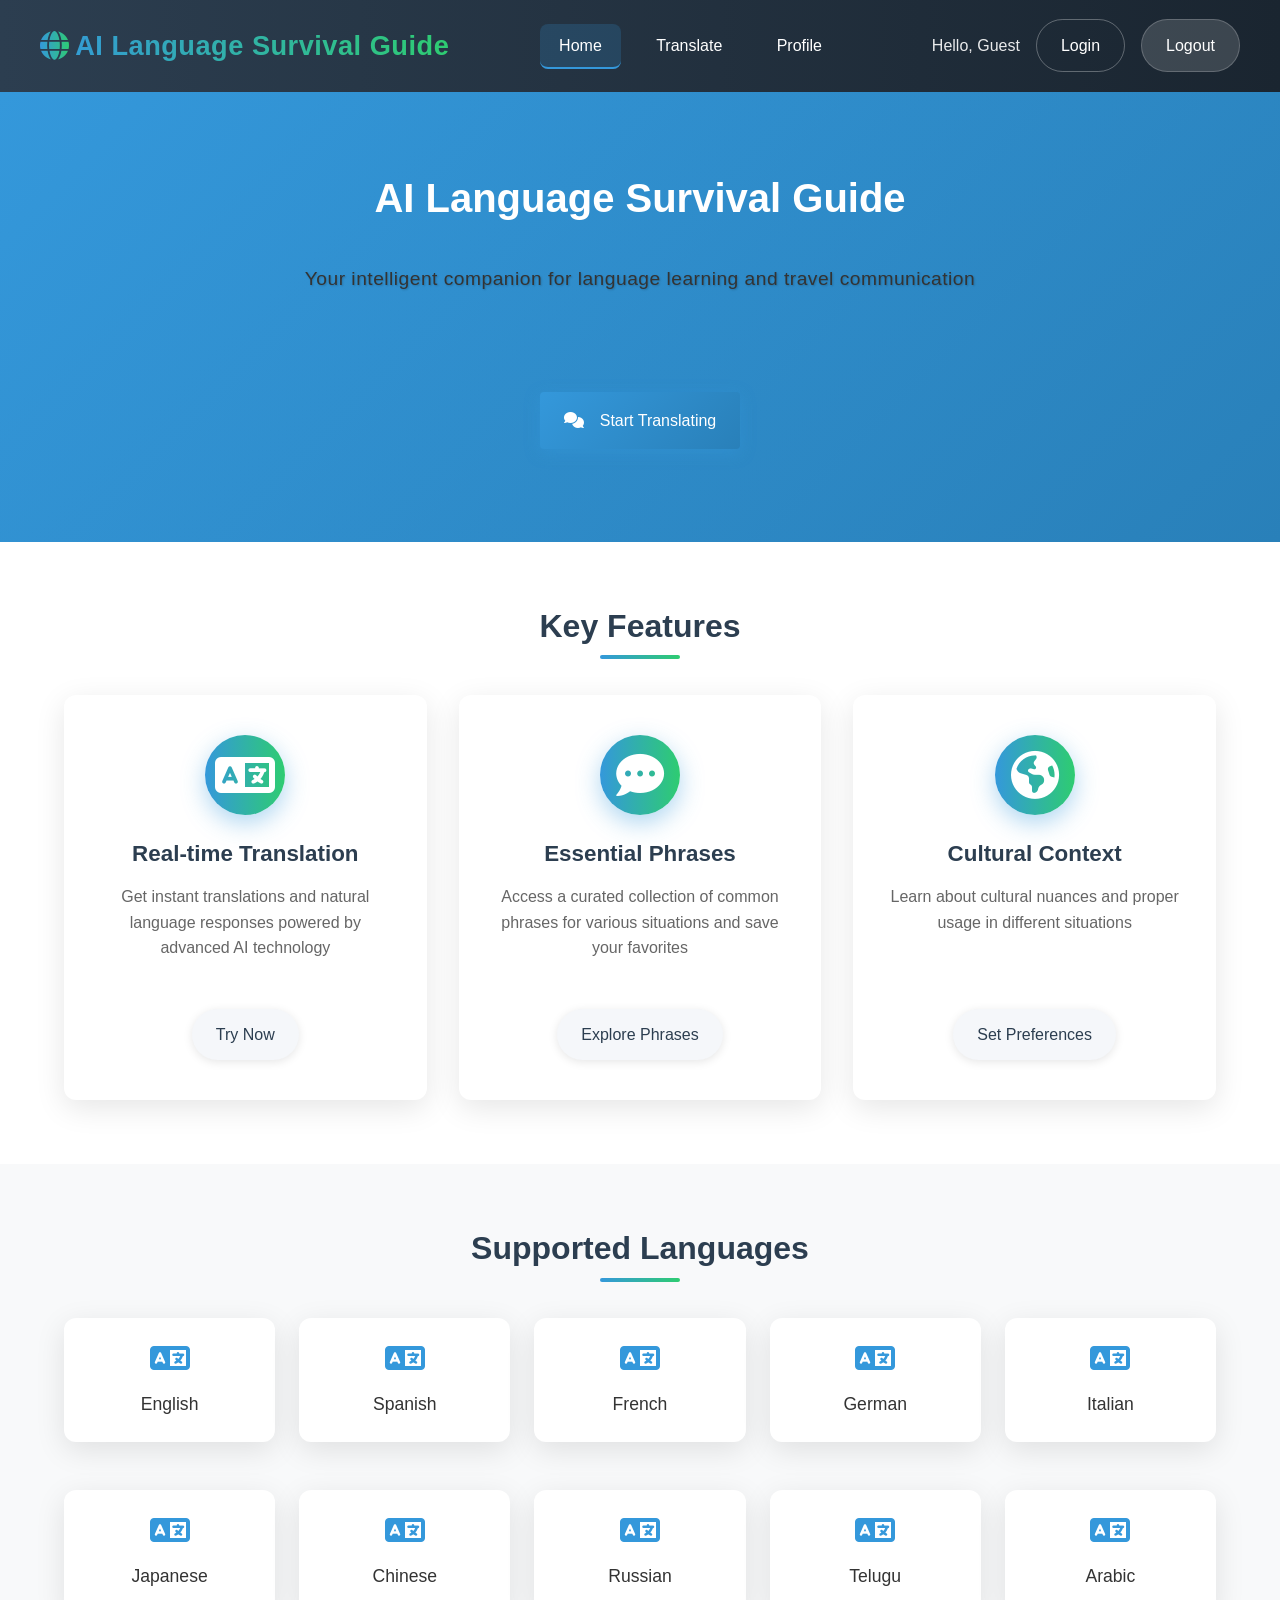
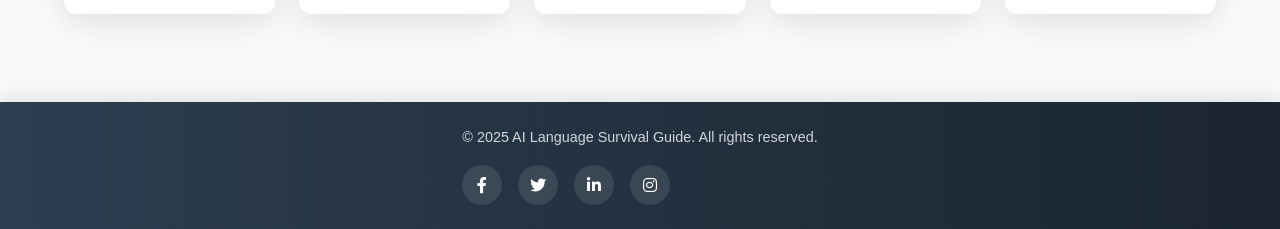
==== Frontend/index.html @ 5faac2e6 "Resolve merge conflicts and add Google site verification tag" ====
<!DOCTYPE html>
<html lang="en">
<head>
    <meta charset="UTF-8">
    <meta name="viewport" content="width=device-width, initial-scale=1.0">
    <meta name="google-site-verification" content="H_hIj8p179dljaLq7hhqFle3psw3gacxvrb0k680Aug" />
    <title>AI Language Survival Guide | Best Language Translator App for Travel</title>
    <meta name="description" content="Use our AI Language Survival Guide for real-time audio translation, essential survival phrases, and a smart AI travel assistant for your next vacation.">
    <meta name="keywords" content="AI language translator, Best language translator app for travel, Travel language survival guide, Real-time audio translation, AI travel assistant, Best offline language translator, Language translator for vacation, AI voice translator, Language translation tools, Survival phrases translator, Instant language translator, Speak foreign language app">
    <meta property="og:title" content="AI Language Survival Guide | Best Language Translator App for Travel">
    <meta property="og:description" content="Discover the ultimate AI travel assistant with real-time translation, curated survival phrases, and instant voice translation.">
    <meta property="og:type" content="website">
    <meta property="og:url" content="https://ai-language-survival.vercel.app/">
    <link rel="canonical" href="https://ai-language-survival.vercel.app/">
    <link rel="stylesheet" href="styles.css">
    <link rel="stylesheet" href="https://cdnjs.cloudflare.com/ajax/libs/font-awesome/6.0.0/css/all.min.css">
    <script src="script.js" defer></script>
</head>
<body>
    <header>
        <div class="logo">
            <span class="logo-text">AI Language Survival Guide</span>
        </div>
        <nav>
            <ul>
                <li><a href="index.html" class="active">Home</a></li>
                <li><a href="chat.html">Translate</a></li>
                <li><a href="profile.html">Profile</a></li>
            </ul>
        </nav>
        <div class="auth-section">
            <span id="user-greeting">Hello, Guest</span>
            <a href="login.html" id="login-btn">Login</a>
            <a href="logout.html" id="logout-btn">Logout</a>
        </div>
    </header>

    <main class="page-transition">
        <section class="hero">
            <div class="hero-content">
                <h1>AI Language Survival Guide</h1>
                <div class="rotating-quote-container">
                    <p id="rotating-quote">Your intelligent companion for language learning and travel communication</p>
                </div>
                <a href="chat.html" class="btn btn-primary">
                    <i class="fas fa-comments"></i> Start Translating
                </a>
            </div>
        </section>

        <section class="section features">
            <div class="container">
                <h2 class="section-title">Key Features</h2>
                <div class="feature-cards">
                    <div class="feature-card card">
                        <div class="feature-icon">
                            <i class="fas fa-language"></i>
                        </div>
                        <h3>Real-time Translation</h3>
                        <p>Get instant translations and natural language responses powered by advanced AI technology</p>
                        <a href="chat.html" class="btn btn-light">Try Now</a>
                    </div>
                    <div class="feature-card card">
                        <div class="feature-icon">
                            <i class="fas fa-comment-dots"></i>
                        </div>
                        <h3>Essential Phrases</h3>
                        <p>Access a curated collection of common phrases for various situations and save your favorites</p>
                        <a href="chat.html" class="btn btn-light">Explore Phrases</a>
                    </div>
                    <div class="feature-card card">
                        <div class="feature-icon">
                            <i class="fas fa-globe-americas"></i>
                        </div>
                        <h3>Cultural Context</h3>
                        <p>Learn about cultural nuances and proper usage in different situations</p>
                        <a href="profile.html" class="btn btn-light">Set Preferences</a>
                    </div>
                </div>
            </div>
        </section>

        <section class="section languages">
            <div class="container">
                <h2 class="section-title">Supported Languages</h2>
                <div class="language-grid">
                    <div class="language card">
                        <i class="fas fa-language"></i>
                        <span>English</span>
                    </div>
                    <div class="language card">
                        <i class="fas fa-language"></i>
                        <span>Spanish</span>
                    </div>
                    <div class="language card">
                        <i class="fas fa-language"></i>
                        <span>French</span>
                    </div>
                    <div class="language card">
                        <i class="fas fa-language"></i>
                        <span>German</span>
                    </div>
                    <div class="language card">
                        <i class="fas fa-language"></i>
                        <span>Italian</span>
                    </div>
                    <div class="language card">
                        <i class="fas fa-language"></i>
                        <span>Japanese</span>
                    </div>
                    <div class="language card">
                        <i class="fas fa-language"></i>
                        <span>Chinese</span>
                    </div>
                    <div class="language card">
                        <i class="fas fa-language"></i>
                        <span>Russian</span>
                    </div>
                    <div class="language card">
                        <i class="fas fa-language"></i>
                        <span>Telugu</span>
                    </div>
                    <div class="language card">
                        <i class="fas fa-language"></i>
                        <span>Arabic</span>
                    </div>
                </div>
            </div>
        </section>
    </main>

    <footer>
        <div class="container">
            <p>&copy; 2025 AI Language Survival Guide. All rights reserved.</p>
            <div class="social-links">
                <a href="#" class="social-icon"><i class="fab fa-facebook-f"></i></a>
                <a href="#" class="social-icon"><i class="fab fa-twitter"></i></a>
                <a href="#" class="social-icon"><i class="fab fa-linkedin-in"></i></a>
                <a href="#" class="social-icon"><i class="fab fa-instagram"></i></a>
            </div>
        </div>
    </footer>
</body>
</html>
---- Frontend/styles.css ----
/* Document global styles for consistency */
:root {
    --primary-color: #3498db;
    --primary-dark: #2980b9;
    --secondary-color: #2ecc71;
    --secondary-dark: #27ae60;
    --dark-bg: #2c3e50;
    --darker-bg: #1a2530;
    --light-bg: #f5f7fa;
    --lighter-bg: #ffffff;
    --text-dark: #2c3e50;
    --text-light: #f0f0f0;
    --border-light: #eaeef2;
    --shadow-light: rgba(0, 0, 0, 0.1);
    --shadow-medium: rgba(0, 0, 0, 0.15);
    --shadow-dark: rgba(0, 0, 0, 0.3);
    --gradient-primary: linear-gradient(135deg, #3498db, #2980b9);
    --gradient-secondary: linear-gradient(135deg, #2ecc71, #27ae60);
    --gradient-accent: linear-gradient(to right, #3498db, #2ecc71);
    --transition-fast: all 0.2s ease;
    --transition-medium: all 0.3s ease;
}

* {
    margin: 0;
    padding: 0;
    box-sizing: border-box;
    font-family: 'Segoe UI', Tahoma, Geneva, Verdana, sans-serif;
}

body {
    min-height: 100vh;
    display: flex;
    flex-direction: column;
    background-color: var(--light-bg);
    color: var(--text-dark);
    line-height: 1.6;
}

main {
    flex: 1;
}

/* Typography enhancements */
h1, h2, h3, h4, h5, h6 {
    font-weight: 600;
    line-height: 1.3;
    margin-bottom: 1rem;
    color: var(--text-dark);
}

p {
    margin-bottom: 1rem;
}

/* Common component styles */
.card {
    background-color: var(--lighter-bg);
    border-radius: 12px;
    box-shadow: 0 8px 30px var(--shadow-light);
    padding: 2rem;
    margin-bottom: 1.5rem;
    transition: var(--transition-medium);
}

.card:hover {
    box-shadow: 0 10px 40px var(--shadow-medium);
    transform: translateY(-5px);
}

/* Enhanced button styles */
.btn {
    padding: 0.8rem 1.5rem;
    border-radius: 30px;
    cursor: pointer;
    font-weight: 500;
    transition: var(--transition-medium);
    border: none;
    display: inline-flex;
    align-items: center;
    justify-content: center;
    gap: 0.5rem;
}

.btn-primary {
    background: var(--gradient-primary);
    color: white;
    box-shadow: 0 4px 15px rgba(52, 152, 219, 0.4);
}

.btn-primary:hover {
    transform: translateY(-3px);
    box-shadow: 0 6px 20px rgba(52, 152, 219, 0.5);
}

.btn-secondary {
    background: var(--gradient-secondary);
    color: white;
    box-shadow: 0 4px 15px rgba(46, 204, 113, 0.4);
}

.btn-secondary:hover {
    transform: translateY(-3px);
    box-shadow: 0 6px 20px rgba(46, 204, 113, 0.5);
}

.btn-light {
    background-color: var(--light-bg);
    color: var(--text-dark);
    box-shadow: 0 2px 10px var(--shadow-light);
}

.btn-light:hover {
    background-color: var(--lighter-bg);
    box-shadow: 0 4px 15px var(--shadow-medium);
    transform: translateY(-2px);
}

/* Enhanced form elements */
input, select, textarea {
    padding: 0.8rem 1rem;
    border: 1px solid var(--border-light);
    border-radius: 8px;
    font-size: 1rem;
    background-color: var(--lighter-bg);
    color: var(--text-dark);
    transition: var(--transition-fast);
    outline: none;
    width: 100%;
}

input:focus, select:focus, textarea:focus {
    border-color: var(--primary-color);
    box-shadow: 0 0 0 3px rgba(52, 152, 219, 0.2);
}

select {
    appearance: none;
    background-image: url('data:image/svg+xml;utf8,<svg xmlns="http://www.w3.org/2000/svg" viewBox="0 0 24 24" fill="none" stroke="%232c3e50" stroke-width="2" stroke-linecap="round" stroke-linejoin="round"><polyline points="6 9 12 15 18 9"></polyline></svg>');
    background-repeat: no-repeat;
    background-position: right 1em center;
    background-size: 1em;
    padding-right: 2.5em;
}

label {
    font-weight: 500;
    margin-bottom: 0.5rem;
    display: block;
    color: var(--text-dark);
}

/* Home page specific enhancements */
.hero {
    position: relative;
    min-height: 450px;
    background: var(--gradient-primary);
    padding: 2rem;
    overflow: hidden;
}

.hero::before {
    content: '';
    position: absolute;
    top: 0;
    left: 0;
    width: 100%;
    height: 100%;
    background: linear-gradient(135deg, rgba(52, 152, 219, 0.8), rgba(41, 128, 185, 0.9)), url('https://source.unsplash.com/random/1200x800/?language');
    background-size: cover;
    background-position: center;
    opacity: 0.2;
}

.hero-content {
    position: relative;
    z-index: 2;
    max-width: 1200px;
    margin: 0 auto;
    text-align: center;
    padding: 3rem 1rem;
    display: flex;
    flex-direction: column;
    align-items: center;
}

.hero-content .btn {
    margin-top: 50px;
}

.hero h1 {
    font-size: 2.5rem;
    color: white;
    margin-bottom: 1.5rem;
    font-weight: 700;
}

/* Section enhancements */
.section {
    padding: 4rem 2rem;
}

.section-title {
    text-align: center;
    margin-bottom: 3rem;
    position: relative;
}

.section-title::after {
    content: '';
    position: absolute;
    bottom: -0.75rem;
    left: 50%;
    transform: translateX(-50%);
    width: 80px;
    height: 4px;
    background: var(--gradient-accent);
    border-radius: 2px;
}

/* Dark mode refinements */
body.dark-mode {
    background-color: #1a1a2e;
    color: var(--text-light);
}

body.dark-mode .card {
    background-color: #0f3460;
    box-shadow: 0 8px 30px rgba(0, 0, 0, 0.3);
}

body.dark-mode h1, 
body.dark-mode h2, 
body.dark-mode h3, 
body.dark-mode h4, 
body.dark-mode h5, 
body.dark-mode h6,
body.dark-mode label {
    color: var(--text-light);
}

body.dark-mode input, 
body.dark-mode select, 
body.dark-mode textarea {
    background-color: #16213e;
    color: var(--text-light);
    border-color: #1a1a2e;
}

body.dark-mode .btn-light {
    background-color: #16213e;
    color: var(--text-light);
}

body.dark-mode .btn-light:hover {
    background-color: #0f3460;
}

/* Animated page transitions */
.page-transition {
    animation: fadeIn 0.5s ease-in-out;
}

@keyframes fadeIn {
    from { opacity: 0; transform: translateY(20px); }
    to { opacity: 1; transform: translateY(0); }
}

/* Mobile optimizations */
@media (max-width: 576px) {
    .section {
        padding: 2rem 1rem;
    }
    
    .hero h1 {
        font-size: 1.8rem;
    }
    
    .card {
        padding: 1.5rem;
    }
}

/* Translator enhancements */
.translator-container {
    animation: fadeIn 0.5s ease-in-out;
}

.translation-input textarea, .translation-output {
    transition: var(--transition-medium);
}

/* Profile enhancements */
.profile-container {
    animation: fadeIn 0.5s ease-in-out;
}

/* Global loading spinner */
.loading-spinner {
    display: inline-block;
    width: 2rem;
    height: 2rem;
    border: 3px solid rgba(255, 255, 255, 0.3);
    border-radius: 50%;
    border-top-color: white;
    animation: spin 1s ease-in-out infinite;
}

@keyframes spin {
    to { transform: rotate(360deg); }
}

/* Base Styles */
* {
    margin: 0;
    padding: 0;
    box-sizing: border-box;
    font-family: 'Segoe UI', Tahoma, Geneva, Verdana, sans-serif;
}

body {
    background-color: #f5f5f5;
    color: #333;
    line-height: 1.6;
    min-height: 100vh;
    display: flex;
    flex-direction: column;
}

a {
    text-decoration: none;
    color: #3498db;
}

ul {
    list-style: none;
}

/* Header Styles */
header {
    background: linear-gradient(to right, #2c3e50, #1a2530);
    color: white;
    padding: 1.2rem 2.5rem;
    display: flex;
    justify-content: space-between;
    align-items: center;
    box-shadow: 0 4px 20px rgba(0, 0, 0, 0.15);
    position: relative;
}

.logo {
    font-size: 1.7rem;
    font-weight: bold;
    letter-spacing: 0.5px;
    display: flex;
    align-items: center;
}

.logo-text {
    display: flex;
    align-items: center;
    background: linear-gradient(to right, #3498db, #2ecc71);
    -webkit-background-clip: text;
    background-clip: text;
    -webkit-text-fill-color: transparent;
    position: relative;
    padding-left: 2.2rem;
}

.logo-text::before {
    content: '\f0ac';
    font-family: 'Font Awesome 6 Free';
    font-weight: 900;
    position: absolute;
    left: 0;
    font-size: 1.8rem;
    background: linear-gradient(to right, #3498db, #2ecc71);
    -webkit-background-clip: text;
    background-clip: text;
    -webkit-text-fill-color: transparent;
}

nav ul {
    display: flex;
    gap: 1rem;
}

nav ul li a {
    color: white;
    font-weight: 500;
    padding: 0.8rem 1.2rem;
    border-radius: 8px;
    transition: all 0.3s ease;
    position: relative;
    overflow: hidden;
}

nav ul li a::before {
    content: '';
    position: absolute;
    bottom: 0;
    left: 0;
    width: 100%;
    height: 2px;
    background-color: #3498db;
    transform: scaleX(0);
    transform-origin: right;
    transition: transform 0.3s ease;
}

nav ul li a:hover::before {
    transform: scaleX(1);
    transform-origin: left;
}

nav ul li a.active {
    background-color: rgba(52, 152, 219, 0.2);
    border-bottom: 2px solid #3498db;
}

.auth-section {
    display: flex;
    align-items: center;
    gap: 1rem;
}

.auth-section span {
    color: rgba(255, 255, 255, 0.9);
    font-weight: 500;
}

.auth-section a {
    color: white;
    padding: 0.8rem 1.5rem;
    border-radius: 30px;
    transition: all 0.3s ease;
    font-weight: 500;
}

#login-btn {
    background-color: transparent;
    border: 1px solid rgba(255, 255, 255, 0.3);
}

#login-btn:hover {
    background-color: rgba(255, 255, 255, 0.1);
    border-color: rgba(255, 255, 255, 0.5);
}

#register-btn {
    background: linear-gradient(to right, #3498db, #2ecc71);
    box-shadow: 0 4px 10px rgba(46, 204, 113, 0.3);
}

#register-btn:hover {
    transform: translateY(-2px);
    box-shadow: 0 6px 15px rgba(46, 204, 113, 0.4);
}

#logout-btn {
    background-color: rgba(255, 255, 255, 0.15);
    border: 1px solid rgba(255, 255, 255, 0.2);
}

#logout-btn:hover {
    background-color: rgba(231, 76, 60, 0.2);
    border-color: rgba(231, 76, 60, 0.4);
}

/* Footer styles */
footer {
    background: linear-gradient(to right, #2c3e50, #1a2530);
    color: rgba(255, 255, 255, 0.8);
    padding: 1.5rem 2.5rem;
    text-align: center;
    position: relative;
    box-shadow: 0 -4px 20px rgba(0, 0, 0, 0.1);
    display: flex;
    justify-content: space-between;
    align-items: center;
    flex-wrap: wrap;
}

footer p {
    font-size: 0.9rem;
}

.social-links {
    display: flex;
    gap: 1rem;
}

.social-icon {
    color: white;
    background-color: rgba(255, 255, 255, 0.1);
    width: 2.5rem;
    height: 2.5rem;
    border-radius: 50%;
    display: flex;
    align-items: center;
    justify-content: center;
    transition: all 0.3s ease;
}

.social-icon:hover {
    background-color: #3498db;
    transform: translateY(-3px);
    box-shadow: 0 5px 15px rgba(52, 152, 219, 0.4);
}

/* Features Section */
.features {
    padding: 4rem 2rem;
    background-color: white;
}

.features h2 {
    text-align: center;
    margin-bottom: 3rem;
    font-size: 2rem;
    color: #2c3e50;
}

.feature-cards {
    display: grid;
    grid-template-columns: repeat(auto-fit, minmax(300px, 1fr));
    gap: 2rem;
    margin-top: 2rem;
}

.feature-card {
    display: flex;
    flex-direction: column;
    align-items: center;
    text-align: center;
    padding: 2.5rem 2rem;
    height: 100%;
}

.feature-icon {
    font-size: 3rem;
    margin-bottom: 1.5rem;
    width: 80px;
    height: 80px;
    border-radius: 50%;
    display: flex;
    align-items: center;
    justify-content: center;
    background: var(--gradient-accent);
    color: white;
    box-shadow: 0 8px 25px rgba(52, 152, 219, 0.4);
}

.feature-card h3 {
    font-size: 1.4rem;
    margin-bottom: 1rem;
}

.feature-card p {
    flex-grow: 1;
    margin-bottom: 1.5rem;
    color: #666;
}

.feature-card .btn {
    margin-top: auto;
}

/* Dark mode adjustments for new components */
body.dark-mode .feature-card p {
    color: #ccc;
}

body.dark-mode .feature-icon {
    box-shadow: 0 8px 25px rgba(52, 152, 219, 0.6);
}

body.dark-mode .language.card {
    background-color: #0f3460;
}

body.dark-mode .language.card span {
    color: white;
}

/* Languages Section */
.languages {
    padding: 4rem 2rem;
    background-color: #f8f9fa;
}

.languages h2 {
    text-align: center;
    margin-bottom: 3rem;
    font-size: 2rem;
    color: #2c3e50;
}

.language-grid {
    display: grid;
    grid-template-columns: repeat(auto-fill, minmax(200px, 1fr));
    gap: 1.5rem;
    margin-top: 2rem;
}

.language.card {
    display: flex;
    flex-direction: column;
    align-items: center;
    justify-content: center;
    padding: 1.5rem;
    text-align: center;
    transition: all 0.3s ease;
    cursor: pointer;
}

.language.card i {
    font-size: 2rem;
    margin-bottom: 1rem;
    color: var(--primary-color);
    transition: all 0.3s ease;
}

.language.card span {
    font-weight: 500;
    font-size: 1.1rem;
}

.language.card:hover {
    transform: translateY(-10px);
    box-shadow: 0 12px 30px var(--shadow-medium);
}

.language.card:hover i {
    transform: scale(1.2);
    color: var(--secondary-color);
}

/* Auth Forms */
.auth-container {
    display: flex;
    justify-content: center;
    align-items: center;
    flex-grow: 1;
    padding: 2rem;
    background-color: #f8f9fa;
}

.auth-form-container {
    background-color: white;
    padding: 3rem;
    border-radius: 8px;
    box-shadow: 0 2px 15px rgba(0, 0, 0, 0.1);
    width: 100%;
    max-width: 500px;
    text-align: center;
}

.auth-form-container h1 {
    margin-bottom: 1rem;
    color: #2c3e50;
}

.auth-form-container p {
    margin-bottom: 2rem;
    color: #7f8c8d;
}

.auth-form {
    text-align: left;
}

.form-group {
    margin-bottom: 1.5rem;
}

.form-group input {
    width: 100%;
    padding: 1rem;
    border: 1px solid #ddd;
    border-radius: 4px;
    font-size: 1rem;
}

.btn-primary {
    background-color: #3498db;
    color: white;
    border: none;
    padding: 1rem 1.5rem;
    border-radius: 4px;
    cursor: pointer;
    font-size: 1rem;
    font-weight: 500;
    transition: background-color 0.3s ease;
}

.btn-primary:hover {
    background-color: #2980b9;
}

.btn-full {
    width: 100%;
}

.auth-redirect {
    margin-top: 2rem;
    color: #7f8c8d;
}

/* Social Login */
.social-login {
    margin-top: 2rem;
}

.or-divider {
    display: flex;
    align-items: center;
    text-align: center;
    margin: 1.5rem 0;
    color: #7f8c8d;
}

.or-divider::before,
.or-divider::after {
    content: '';
    flex: 1;
    border-bottom: 1px solid #ddd;
}

.or-divider span {
    padding: 0 1rem;
}

/* Old Google button styles */
.google-btn {
    display: flex;
    align-items: center;
    justify-content: center;
    gap: 0.8rem;
    width: 100%;
    padding: 0.8rem;
    border: 1px solid #ddd;
    border-radius: 4px;
    background-color: white;
    cursor: pointer;
    transition: background-color 0.3s ease;
    margin-bottom: 1rem;
}

.google-btn:hover {
    background-color: #f1f1f1;
}

.google-btn img {
    width: 20px;
    height: 20px;
}

.google-btn span {
    font-weight: 500;
}

/* New Google Sign-in Button */
.google-sign-in-wrapper {
    width: 100%;
    display: flex;
    justify-content: center;
}

.google-sign-in-btn {
    display: flex;
    align-items: center;
    justify-content: center;
    gap: 0.8rem;
    width: 100%;
    padding: 0.8rem;
    border: 1px solid #ddd;
    border-radius: 4px;
    background-color: white;
    cursor: pointer;
    transition: all 0.3s ease;
    box-shadow: 0 1px 3px rgba(0,0,0,0.1);
}

.google-sign-in-btn:hover {
    box-shadow: 0 2px 5px rgba(0,0,0,0.2);
}

.google-sign-in-btn img {
    width: 20px;
    height: 20px;
}

.google-sign-in-btn span {
    font-weight: 500;
}

/* Google Sign-in Modal */
.modal {
    display: none;
    position: fixed;
    top: 0;
    left: 0;
    width: 100%;
    height: 100%;
    background-color: rgba(0,0,0,0.5);
    z-index: 1000;
    align-items: center;
    justify-content: center;
}

.modal.active {
    display: flex;
}

.modal-content {
    background-color: white;
    width: 100%;
    max-width: 400px;
    border-radius: 8px;
    overflow: hidden;
    box-shadow: 0 5px 20px rgba(0,0,0,0.2);
}

.modal-header {
    padding: 1.5rem;
    text-align: center;
    border-bottom: 1px solid #eee;
}

.google-logo {
    width: 30px;
    height: 30px;
    margin-bottom: 0.5rem;
}

.modal-header h2 {
    font-size: 1.3rem;
    color: #2c3e50;
    margin-top: 0.5rem;
}

.modal-body {
    padding: 1.5rem;
}

.modal-body p {
    margin-bottom: 1.5rem;
    color: #7f8c8d;
    text-align: center;
}

.google-accounts {
    display: flex;
    flex-direction: column;
    gap: 1rem;
}

.google-account {
    display: flex;
    align-items: center;
    padding: 0.8rem;
    border-radius: 4px;
    cursor: pointer;
    transition: background-color 0.2s ease;
}

.google-account:hover {
    background-color: #f5f5f5;
}

.account-avatar {
    width: 40px;
    height: 40px;
    border-radius: 50%;
    margin-right: 1rem;
}

.account-info {
    display: flex;
    flex-direction: column;
}

.account-name {
    font-weight: 500;
    color: #2c3e50;
}

.account-email {
    font-size: 0.9rem;
    color: #7f8c8d;
}

.account-action {
    color: #3498db;
    font-weight: 500;
}

.add-account {
    margin-top: 0.5rem;
}

.add-account-icon {
    width: 40px;
    height: 40px;
    background-color: #f1f1f1;
    border-radius: 50%;
    display: flex;
    align-items: center;
    justify-content: center;
    font-size: 1.5rem;
    color: #7f8c8d;
    margin-right: 1rem;
}

.modal-footer {
    padding: 1rem;
    text-align: right;
    border-top: 1px solid #eee;
}

.modal-close-btn {
    padding: 0.5rem 1rem;
    background-color: transparent;
    border: none;
    color: #3498db;
    font-weight: 500;
    cursor: pointer;
    border-radius: 4px;
}

.modal-close-btn:hover {
    background-color: #f5f5f5;
}

/* Google Sign-In Button Styles */
.g_id_signin {
    display: flex !important;
    justify-content: center;
    margin: 0 auto;
    width: 100%;
}

.g_id_signin > div {
    width: 100% !important;
    max-width: 280px !important;
    margin: 0 auto !important;
}

/* Google Sign-In Button Wrapper */
#g_id_onload {
    width: 100%;
    display: block;
}

/* Chat Page */
.chat-container {
    display: flex;
    flex-grow: 1;
    background-color: #f8f9fa;
}

.chat-sidebar {
    width: 300px;
    background-color: white;
    padding: 1.5rem;
    box-shadow: 2px 0 5px rgba(0, 0, 0, 0.05);
}

.language-selector {
    margin-bottom: 2rem;
}

.language-from, .language-to {
    margin-bottom: 1rem;
}

.language-selector label {
    display: block;
    margin-bottom: 0.5rem;
    font-weight: 500;
}

.language-selector select {
    width: 100%;
    padding: 0.5rem;
    border: 1px solid #ddd;
    border-radius: 4px;
}

.swap-languages {
    text-align: center;
    margin: 0.5rem 0;
}

#swap-btn {
    background-color: #3498db;
    color: white;
    border: none;
    border-radius: 50%;
    width: 30px;
    height: 30px;
    cursor: pointer;
    display: inline-flex;
    justify-content: center;
    align-items: center;
}

.quick-phrases h3 {
    margin-bottom: 1rem;
    color: #2c3e50;
}

.phrase-btn {
    width: 100%;
    text-align: left;
    background-color: #f1f1f1;
    border: none;
    padding: 0.8rem;
    margin-bottom: 0.5rem;
    border-radius: 4px;
    cursor: pointer;
    transition: background-color 0.2s ease;
}

.phrase-btn:hover {
    background-color: #e1e1e1;
}

.chat-main {
    flex-grow: 1;
    display: flex;
    flex-direction: column;
    padding: 1.5rem;
}

.chat-messages {
    flex-grow: 1;
    overflow-y: auto;
    margin-bottom: 1.5rem;
    padding: 1rem;
    background-color: white;
    border-radius: 8px;
    box-shadow: 0 2px 8px rgba(0, 0, 0, 0.05);
}

.message {
    margin-bottom: 1.5rem;
    display: flex;
}

.user-message {
    justify-content: flex-end;
}

.message-content {
    max-width: 70%;
    padding: 1rem;
    border-radius: 8px;
    background-color: #3498db;
    color: white;
}

.user-message .message-content {
    background-color: #2ecc71;
}

.chat-input {
    display: flex;
    gap: 1rem;
}

.chat-input textarea {
    flex-grow: 1;
    padding: 1rem;
    border: 1px solid #ddd;
    border-radius: 8px;
    resize: none;
    height: 60px;
}

.chat-input button {
    padding: 0 1.5rem;
    background-color: #3498db;
    color: white;
    border: none;
    border-radius: 8px;
    cursor: pointer;
}

/* Voice and audio buttons */
#voice-input-btn, #input-listen-btn, #listen-output-btn {
    position: relative;
    overflow: hidden;
}

#voice-input-btn {
    background-color: #3498db;
    color: white;
    border: none;
    padding: 0.75rem;
    border-radius: 50%;
    cursor: pointer;
    transition: all 0.3s ease;
    display: flex;
    align-items: center;
    justify-content: center;
    box-shadow: 0 2px 10px rgba(52, 152, 219, 0.3);
    font-size: 1.2rem;
}

#voice-input-btn:hover {
    background-color: #2980b9;
    transform: scale(1.05);
}

#voice-input-btn.listening {
    animation: pulse 1.5s infinite;
    background-color: #e74c3c;
}

#input-listen-btn, #listen-output-btn {
    background-color: #2ecc71;
    color: white;
}

#input-listen-btn:hover, #listen-output-btn:hover {
    background-color: #27ae60;
    color: white;
    border-color: #27ae60;
    transform: scale(1.05);
}

#input-listen-btn:active, #listen-output-btn:active,
#voice-input-btn:active {
    transform: scale(0.95);
}

/* Speaking animation for the listen buttons */
.speaking::after {
    content: '';
    position: absolute;
    bottom: 0;
    left: 0;
    width: 100%;
    height: 3px;
    background-color: rgba(255, 255, 255, 0.7);
    animation: speakingWave 1.5s ease-in-out infinite;
}

@keyframes speakingWave {
    0%, 100% {
        transform: scaleX(0.1);
    }
    50% {
        transform: scaleX(1);
    }
}

/* Control Buttons */
.input-controls, .output-controls {
    display: flex;
    justify-content: flex-end;
    gap: 0.75rem;
    margin-top: 0.5rem;
}

.input-controls button, .output-controls button {
    background-color: #f8f9fa;
    border: 1px solid #e0e0e0;
    border-radius: 50%;
    width: 2.5rem;
    height: 2.5rem;
    display: flex;
    align-items: center;
    justify-content: center;
    cursor: pointer;
    transition: all 0.3s ease;
    color: #555;
}

/* Translate Button */
.translation-actions {
    display: flex;
    justify-content: center;
    margin: 1.5rem 0;
}

#translate-btn {
    background-color: #3498db;
    color: white;
    border: none;
    padding: 1rem 2.5rem;
    font-size: 1.1rem;
    border-radius: 30px;
    cursor: pointer;
    transition: all 0.3s ease;
    box-shadow: 0 4px 15px rgba(52, 152, 219, 0.4);
    font-weight: 600;
    letter-spacing: 0.5px;
}

#translate-btn:hover {
    background-color: #2980b9;
    transform: translateY(-2px);
    box-shadow: 0 6px 20px rgba(52, 152, 219, 0.5);
}

/* Voice Feedback */
.voice-feedback {
    position: fixed;
    bottom: 2rem;
    left: 50%;
    transform: translateX(-50%) translateY(100px);
    background-color: rgba(44, 62, 80, 0.9);
    color: white;
    padding: 1rem 2rem;
    border-radius: 30px;
    font-size: 1rem;
    opacity: 0;
    transition: all 0.3s ease;
    z-index: 1000;
    text-align: center;
    box-shadow: 0 5px 15px rgba(0, 0, 0, 0.2);
    backdrop-filter: blur(5px);
}

.voice-feedback.active {
    opacity: 1;
    transform: translateX(-50%) translateY(0);
}

/* Phrase Categories Panel */
.phrase-categories-panel {
    padding: 1.5rem;
    background-color: #ffffff;
    margin-top: 0;
}

.phrase-categories-panel h3 {
    margin-bottom: 1rem;
    color: #2c3e50;
    font-size: 1.3rem;
    font-weight: 600;
    text-align: center;
}

.category-selector {
    margin-bottom: 1.5rem;
    display: flex;
    justify-content: center;
}

.category-selector select {
    padding: 0.7rem 1.5rem;
    border: 1px solid #e0e0e0;
    border-radius: 30px;
    background-color: #f8f9fa;
    color: #2c3e50;
    font-size: 1rem;
    cursor: pointer;
    outline: none;
    transition: all 0.2s ease;
    min-width: 200px;
    text-align: center;
    box-shadow: 0 2px 5px rgba(0, 0, 0, 0.05);
}

.category-selector select:hover, 
.category-selector select:focus {
    border-color: #3498db;
    background-color: #ffffff;
}

.phrase-groups {
    max-height: 300px;
    overflow-y: auto;
    padding: 0.5rem;
    border-radius: 8px;
    background-color: #f5f7fa;
}

.phrase-group {
    width: 100%;
}

.phrase-group ul {
    display: grid;
    grid-template-columns: repeat(auto-fill, minmax(200px, 1fr));
    gap: 0.75rem;
    padding: 0.5rem;
}

.phrase-btn {
    width: 100%;
    text-align: left;
    padding: 0.8rem 1rem;
    border: 1px solid #e0e0e0;
    border-radius: 8px;
    background-color: white;
    color: #2c3e50;
    font-size: 0.95rem;
    cursor: pointer;
    transition: all 0.2s ease;
    outline: none;
}

.phrase-btn:hover {
    background-color: #3498db;
    color: white;
    border-color: #3498db;
    box-shadow: 0 3px 10px rgba(52, 152, 219, 0.2);
    transform: translateY(-2px);
}

/* Voice feedback always visible but opacity changes */
.voice-feedback {
    position: fixed;
    bottom: 20px;
    left: 50%;
    transform: translateX(-50%);
    background-color: rgba(0, 0, 0, 0.7);
    color: white;
    padding: 10px 20px;
    border-radius: 20px;
    z-index: 1000;
    opacity: 0;
    transition: opacity 0.3s ease;
}

.voice-feedback.show {
    opacity: 1;
}

/* Responsive Styles */
@media (max-width: 768px) {
    .language-controls {
        flex-direction: column;
    }
    
    .swap-languages {
        text-align: center;
        padding: 1rem;
    }
    
    #swap-btn {
        transform: rotate(90deg);
    }
    
    .translator-container {
        padding: 1rem;
    }
}

/* Inspiration Banner */
.inspiration-banner {
    width: 100%;
    background: linear-gradient(135deg, #3498db, #2c3e50);
    border-radius: 12px;
    color: white;
    margin-bottom: 1.5rem;
    overflow: hidden;
    position: relative;
    box-shadow: 0 5px 15px rgba(0, 0, 0, 0.1);
}

.inspiration-banner::before {
    content: '';
    position: absolute;
    top: 0;
    left: 0;
    width: 100%;
    height: 100%;
    background: url('data:image/svg+xml;utf8,<svg xmlns="http://www.w3.org/2000/svg" viewBox="0 0 100 100" preserveAspectRatio="none"><path d="M0,0 L100,0 L100,100 Z" fill="rgba(255,255,255,0.1)"/></svg>');
    background-size: 100% 100%;
}

.quote-container {
    padding: 1.5rem 2rem;
    text-align: center;
    position: relative;
    z-index: 1;
}

#rotating-quote {
    font-size: 1.2rem;
    line-height: 1.6;
    margin: 0;
    font-weight: 500;
    letter-spacing: 0.5px;
    opacity: 1;
    text-shadow: 1px 1px 2px rgba(0, 0, 0, 0.2);
    transition: opacity 0.5s ease;
}

@media (max-width: 768px) {
    .inspiration-banner {
        margin-bottom: 1rem;
    }
    
    .quote-container {
        padding: 1rem;
    }
    
    #rotating-quote {
        font-size: 1rem;
    }
}

/* Translator Container Styling */
.translator-container {
    padding: 2rem;
    display: flex;
    flex-direction: column;
    align-items: center;
    max-width: 1200px;
    margin: 0 auto;
    background-color: #f0f2f5;
    min-height: calc(100vh - 150px);
}

.translator-card {
    width: 100%;
    background-color: #ffffff;
    border-radius: 12px;
    box-shadow: 0 8px 30px rgba(0, 0, 0, 0.12);
    padding: 2rem;
    margin-bottom: 1.5rem;
    overflow: hidden;
    transition: all 0.3s ease;
}

/* Language Controls */
.language-controls {
    display: flex;
    justify-content: space-between;
    margin-bottom: 1.5rem;
    align-items: center;
    flex-wrap: wrap;
    border-bottom: 1px solid #eaeef2;
    padding-bottom: 1.5rem;
}

.source-language, .target-language {
    flex: 1;
    padding: 0.5rem;
    position: relative;
    min-width: 150px;
}

.language-selector {
    display: flex;
    align-items: center;
    background-color: #f5f7fa;
    border-radius: 12px;
    padding: 0.8rem 1.2rem;
    box-shadow: 0 2px 8px rgba(0, 0, 0, 0.06);
    transition: all 0.2s ease;
    border: 1px solid rgba(0, 0, 0, 0.05);
}

.language-selector:hover {
    background-color: #ffffff;
    box-shadow: 0 4px 12px rgba(0, 0, 0, 0.08);
}

.language-selector i {
    margin-right: 0.75rem;
    color: #3498db;
    font-size: 1.2rem;
}

.language-selector select {
    flex: 1;
    border: none;
    background: transparent;
    padding: 0.5rem;
    font-size: 1rem;
    color: #2c3e50;
    width: 100%;
    cursor: pointer;
    font-weight: 500;
    outline: none;
    appearance: none;
    background-image: url('data:image/svg+xml;utf8,<svg xmlns="http://www.w3.org/2000/svg" viewBox="0 0 24 24" fill="none" stroke="%232c3e50" stroke-width="2" stroke-linecap="round" stroke-linejoin="round"><polyline points="6 9 12 15 18 9"></polyline></svg>');
    background-repeat: no-repeat;
    background-position: right 0.7em center;
    background-size: 1em;
    padding-right: 2.5em;
}

.swap-languages {
    display: flex;
    align-items: center;
    justify-content: center;
    padding: 0 1rem;
    z-index: 2;
}

#swap-btn {
    background-color: #3498db;
    border: none;
    color: white;
    width: 3.5rem;
    height: 3.5rem;
    border-radius: 50%;
    display: flex;
    align-items: center;
    justify-content: center;
    cursor: pointer;
    transition: all 0.3s ease;
    box-shadow: 0 4px 12px rgba(52, 152, 219, 0.3);
    font-size: 1.2rem;
}

#swap-btn:hover {
    background-color: #2980b9;
    transform: rotate(180deg);
    box-shadow: 0 6px 16px rgba(52, 152, 219, 0.4);
}

/* Translation Input/Output */
.translation-input, .translation-output {
    padding: 1rem;
    position: relative;
    margin-bottom: 1.5rem;
}

.translation-input textarea {
    width: 100%;
    min-height: 180px;
    border: 1px solid #e0e0e0;
    border-radius: 12px;
    padding: 1.2rem;
    font-size: 1.1rem;
    line-height: 1.6;
    color: #333;
    resize: none;
    transition: all 0.3s ease;
    outline: none;
    background-color: #f9f9f9;
    box-shadow: inset 0 2px 4px rgba(0, 0, 0, 0.05);
}

.translation-input textarea:focus {
    border-color: #3498db;
    box-shadow: 0 0 0 2px rgba(52, 152, 219, 0.2), inset 0 2px 4px rgba(0, 0, 0, 0.05);
    background-color: #fff;
}

.translation-output {
    background-color: #f5f7fa;
    border-radius: 12px;
    min-height: 180px;
    transition: all 0.2s ease;
    border: 1px solid #e0e0e0;
    box-shadow: inset 0 2px 4px rgba(0, 0, 0, 0.03);
}

#translation-result {
    padding: 1.2rem;
    font-size: 1.1rem;
    line-height: 1.6;
    color: #2c3e50;
    min-height: 150px;
    word-wrap: break-word;
    white-space: pre-wrap;
}

/* Control Buttons */
.input-controls, .output-controls {
    display: flex;
    justify-content: flex-end;
    gap: 0.75rem;
    margin-top: 0.5rem;
    position: absolute;
    bottom: 1rem;
    right: 1rem;
}

.input-controls button, .output-controls button {
    background-color: rgba(255, 255, 255, 0.9);
    border: 1px solid #e0e0e0;
    border-radius: 50%;
    width: 3rem;
    height: 3rem;
    display: flex;
    align-items: center;
    justify-content: center;
    cursor: pointer;
    transition: all 0.3s ease;
    color: #555;
    box-shadow: 0 2px 5px rgba(0, 0, 0, 0.08);
    backdrop-filter: blur(4px);
}

.input-controls button:hover, .output-controls button:hover {
    background-color: #ffffff;
    color: #3498db;
    border-color: #3498db;
    transform: translateY(-2px);
    box-shadow: 0 4px 8px rgba(0, 0, 0, 0.1);
}

/* Translate Button */
.translation-actions {
    display: flex;
    justify-content: center;
    margin: 1.5rem 0;
}

#translate-btn {
    background: linear-gradient(135deg, #3498db, #2980b9);
    color: white;
    border: none;
    padding: 1rem 3rem;
    font-size: 1.2rem;
    border-radius: 30px;
    cursor: pointer;
    transition: all 0.3s ease;
    box-shadow: 0 6px 15px rgba(52, 152, 219, 0.4);
    font-weight: 600;
    letter-spacing: 0.5px;
    position: relative;
    overflow: hidden;
}

#translate-btn::before {
    content: '';
    position: absolute;
    top: 0;
    left: -100%;
    width: 100%;
    height: 100%;
    background: rgba(255, 255, 255, 0.2);
    transition: all 0.4s ease;
}

#translate-btn:hover {
    background: linear-gradient(135deg, #2980b9, #3498db);
    transform: translateY(-3px);
    box-shadow: 0 8px 25px rgba(52, 152, 219, 0.5);
}

#translate-btn:hover::before {
    left: 100%;
}

/* Voice and audio buttons */
#voice-input-btn, #input-listen-btn, #listen-output-btn {
    position: relative;
    overflow: hidden;
}

#voice-input-btn {
    background: linear-gradient(135deg, #3498db, #2980b9);
    color: white;
    border: none;
    padding: 0.75rem;
    border-radius: 50%;
    cursor: pointer;
    transition: all 0.3s ease;
    display: flex;
    align-items: center;
    justify-content: center;
    box-shadow: 0 4px 12px rgba(52, 152, 219, 0.3);
    font-size: 1.2rem;
}

#voice-input-btn:hover {
    background: linear-gradient(135deg, #2980b9, #3498db);
    transform: scale(1.05);
    box-shadow: 0 6px 15px rgba(52, 152, 219, 0.4);
}

#voice-input-btn.listening {
    animation: pulse 1.5s infinite;
    background: linear-gradient(135deg, #e74c3c, #c0392b);
    box-shadow: 0 4px 12px rgba(231, 76, 60, 0.4);
}

#input-listen-btn, #listen-output-btn {
    background: linear-gradient(135deg, #2ecc71, #27ae60);
    color: white;
    border: none;
}

#input-listen-btn:hover, #listen-output-btn:hover {
    background: linear-gradient(135deg, #27ae60, #2ecc71);
    color: white;
    transform: scale(1.05);
    box-shadow: 0 6px 15px rgba(46, 204, 113, 0.4);
}

#input-listen-btn:active, #listen-output-btn:active,
#voice-input-btn:active {
    transform: scale(0.95);
}

@keyframes pulse {
    0% {
        transform: scale(1);
        box-shadow: 0 0 0 0 rgba(231, 76, 60, 0.7);
    }
    70% {
        transform: scale(1.1);
        box-shadow: 0 0 0 10px rgba(231, 76, 60, 0);
    }
    100% {
        transform: scale(1);
        box-shadow: 0 0 0 0 rgba(231, 76, 60, 0);
    }
}

/* Phrase Categories Panel */
.phrase-categories-panel {
    padding: 2rem;
    background-color: #ffffff;
    margin-top: 0;
    border-radius: 12px;
    box-shadow: 0 8px 30px rgba(0, 0, 0, 0.12);
}

.phrase-categories-panel h3 {
    margin-bottom: 1.5rem;
    color: #2c3e50;
    font-size: 1.4rem;
    font-weight: 600;
    text-align: center;
}

.category-selector {
    margin-bottom: 1.5rem;
    display: flex;
    justify-content: center;
}

.category-selector select {
    padding: 0.9rem 2rem;
    border: 1px solid #e0e0e0;
    border-radius: 30px;
    background-color: #f8f9fa;
    color: #2c3e50;
    font-size: 1rem;
    cursor: pointer;
    outline: none;
    transition: all 0.2s ease;
    min-width: 220px;
    text-align: center;
    box-shadow: 0 2px 8px rgba(0, 0, 0, 0.06);
    appearance: none;
    background-image: url('data:image/svg+xml;utf8,<svg xmlns="http://www.w3.org/2000/svg" viewBox="0 0 24 24" fill="none" stroke="%232c3e50" stroke-width="2" stroke-linecap="round" stroke-linejoin="round"><polyline points="6 9 12 15 18 9"></polyline></svg>');
    background-repeat: no-repeat;
    background-position: right 1.2em center;
    background-size: 1em;
    padding-right: 3em;
}

.category-selector select:hover, 
.category-selector select:focus {
    border-color: #3498db;
    background-color: #ffffff;
    box-shadow: 0 4px 10px rgba(52, 152, 219, 0.15);
}

.phrase-groups {
    max-height: 300px;
    overflow-y: auto;
    padding: 0.5rem;
    border-radius: 12px;
    background-color: #f5f7fa;
    scrollbar-width: thin;
    scrollbar-color: rgba(52, 152, 219, 0.5) rgba(0, 0, 0, 0.05);
}

.phrase-groups::-webkit-scrollbar {
    width: 8px;
}

.phrase-groups::-webkit-scrollbar-track {
    background: rgba(0, 0, 0, 0.05);
    border-radius: 10px;
}

.phrase-groups::-webkit-scrollbar-thumb {
    background-color: rgba(52, 152, 219, 0.5);
    border-radius: 10px;
}

.phrase-group {
    width: 100%;
}

.phrase-group ul {
    display: grid;
    grid-template-columns: repeat(auto-fill, minmax(220px, 1fr));
    gap: 1rem;
    padding: 0.5rem;
}

.phrase-btn {
    width: 100%;
    text-align: left;
    padding: 1rem 1.2rem;
    border: 1px solid #e0e0e0;
    border-radius: 10px;
    background-color: white;
    color: #2c3e50;
    font-size: 1rem;
    cursor: pointer;
    transition: all 0.3s ease;
    outline: none;
}

.phrase-btn:hover {
    background: linear-gradient(135deg, #3498db, #2980b9);
    color: white;
    border-color: #3498db;
    box-shadow: 0 6px 12px rgba(52, 152, 219, 0.3);
    transform: translateY(-3px);
}

/* Language Labels */
.language-label {
    display: block;
    font-weight: 600;
    color: #2c3e50;
    margin-bottom: 0.75rem;
    font-size: 0.95rem;
    letter-spacing: 0.5px;
}

/* Section Labels */
.section-label {
    margin-bottom: 1rem;
}

.section-label h3 {
    font-size: 1.1rem;
    color: #2c3e50;
    font-weight: 600;
    display: flex;
    align-items: center;
}

.section-label h3::before {
    content: '';
    width: 4px;
    height: 18px;
    background: linear-gradient(to bottom, #3498db, #2ecc71);
    margin-right: 8px;
    border-radius: 2px;
}

/* Responsive adjustments */
@media (max-width: 768px) {
    .translator-container {
        padding: 1rem;
    }
    
    .translator-card {
        padding: 1.5rem;
    }
    
    .language-controls {
        flex-direction: column;
        gap: 1.5rem;
    }
    
    .swap-languages {
        margin: 0 auto;
    }
    
    #swap-btn {
        transform: rotate(90deg);
    }
    
    .source-language, .target-language {
        width: 100%;
    }
}

/* Profile Page Styling */
.profile-container {
    padding: 2rem;
    display: flex;
    justify-content: center;
    align-items: flex-start;
    background-color: #f0f2f5;
    min-height: calc(100vh - 150px);
}

.profile-card {
    width: 100%;
    max-width: 900px;
    background-color: #ffffff;
    border-radius: 12px;
    box-shadow: 0 8px 30px rgba(0, 0, 0, 0.12);
    padding: 2.5rem;
    margin-bottom: 1.5rem;
    overflow: hidden;
}

.profile-card h1 {
    font-size: 1.8rem;
    color: #2c3e50;
    margin-bottom: 2rem;
    padding-bottom: 1rem;
    border-bottom: 1px solid #eaeef2;
    font-weight: 600;
}

.profile-section {
    margin-bottom: 2.5rem;
}

.profile-section h2 {
    font-size: 1.3rem;
    color: #2c3e50;
    margin-bottom: 1.5rem;
    font-weight: 600;
    display: flex;
    align-items: center;
}

.profile-section h2::before {
    content: '';
    width: 4px;
    height: 18px;
    background: linear-gradient(to bottom, #3498db, #2ecc71);
    margin-right: 10px;
    border-radius: 2px;
}

.profile-info, .language-prefs {
    background-color: #f8f9fa;
    padding: 1.5rem;
    border-radius: 12px;
    border: 1px solid #eaeef2;
}

.info-group, .pref-group {
    margin-bottom: 1.2rem;
    display: flex;
    flex-wrap: wrap;
}

.info-group:last-child, .pref-group:last-child {
    margin-bottom: 0;
}

.info-group label, .pref-group label {
    font-weight: 600;
    color: #2c3e50;
    flex: 0 0 180px;
    padding-right: 1rem;
}

.info-group span {
    flex: 1;
    color: #34495e;
}

.pref-group select {
    flex: 1;
    min-width: 200px;
    padding: 0.6rem 1rem;
    border: 1px solid #e0e0e0;
    border-radius: 8px;
    color: #34495e;
    background-color: white;
    font-size: 0.95rem;
    outline: none;
    transition: all 0.3s ease;
    box-shadow: 0 2px 4px rgba(0, 0, 0, 0.04);
    appearance: none;
    background-image: url('data:image/svg+xml;utf8,<svg xmlns="http://www.w3.org/2000/svg" viewBox="0 0 24 24" fill="none" stroke="%232c3e50" stroke-width="2" stroke-linecap="round" stroke-linejoin="round"><polyline points="6 9 12 15 18 9"></polyline></svg>');
    background-repeat: no-repeat;
    background-position: right 0.7em center;
    background-size: 1em;
    padding-right: 2.5em;
}

.pref-group select:focus {
    border-color: #3498db;
    box-shadow: 0 0 0 2px rgba(52, 152, 219, 0.2);
}

.learning-langs {
    flex: 1;
    display: flex;
    flex-wrap: wrap;
    gap: 0.7rem;
    align-items: center;
}

.lang-tag {
    background: linear-gradient(135deg, #3498db, #2980b9);
    color: white;
    padding: 0.5rem 1rem;
    border-radius: 20px;
    font-size: 0.9rem;
    display: flex;
    align-items: center;
    box-shadow: 0 2px 6px rgba(52, 152, 219, 0.3);
    transition: all 0.3s ease;
}

.lang-tag:hover {
    box-shadow: 0 4px 8px rgba(52, 152, 219, 0.4);
    transform: translateY(-2px);
}

.remove-lang {
    margin-left: 0.5rem;
    font-weight: bold;
    font-size: 1.1rem;
    cursor: pointer;
    width: 18px;
    height: 18px;
    display: flex;
    align-items: center;
    justify-content: center;
    border-radius: 50%;
    background-color: rgba(255, 255, 255, 0.2);
    transition: all 0.2s ease;
}

.remove-lang:hover {
    background-color: rgba(255, 255, 255, 0.4);
}

#add-lang-btn {
    background-color: #f1f1f1;
    color: #2c3e50;
    border: 1px dashed #ccc;
    padding: 0.5rem 1rem;
    border-radius: 20px;
    font-size: 0.9rem;
    cursor: pointer;
    transition: all 0.3s ease;
}

#add-lang-btn:hover {
    background-color: #e0e0e0;
    border-color: #bbb;
}

.activity-stats {
    display: grid;
    grid-template-columns: repeat(auto-fill, minmax(180px, 1fr));
    gap: 1.5rem;
}

.stat-card {
    background: linear-gradient(135deg, #ffffff, #f7f7f7);
    padding: 1.5rem;
    border-radius: 12px;
    text-align: center;
    box-shadow: 0 4px 12px rgba(0, 0, 0, 0.05);
    transition: all 0.3s ease;
    border: 1px solid #eaeef2;
    position: relative;
    overflow: hidden;
}

.stat-card::before {
    content: '';
    position: absolute;
    top: 0;
    left: 0;
    width: 100%;
    height: 4px;
    background: linear-gradient(to right, #3498db, #2ecc71);
}

.stat-card:hover {
    transform: translateY(-5px);
    box-shadow: 0 8px 24px rgba(0, 0, 0, 0.07);
}

.stat-number {
    font-size: 2.2rem;
    font-weight: 700;
    color: #2c3e50;
    margin-bottom: 0.5rem;
}

.stat-label {
    color: #7f8c8d;
    font-size: 0.9rem;
    font-weight: 500;
}

.profile-actions {
    display: flex;
    justify-content: flex-end;
    margin-top: 2rem;
}

.profile-actions .btn-primary {
    background: linear-gradient(135deg, #3498db, #2980b9);
    color: white;
    border: none;
    padding: 0.8rem 2rem;
    font-size: 1rem;
    border-radius: 30px;
    cursor: pointer;
    transition: all 0.3s ease;
    box-shadow: 0 4px 12px rgba(52, 152, 219, 0.3);
    font-weight: 500;
    letter-spacing: 0.5px;
}

.profile-actions .btn-primary:hover {
    background: linear-gradient(135deg, #2980b9, #3498db);
    transform: translateY(-2px);
    box-shadow: 0 6px 15px rgba(52, 152, 219, 0.4);
}

@media (max-width: 768px) {
    .profile-card {
        padding: 1.5rem;
    }
    
    .info-group, .pref-group {
        flex-direction: column;
    }
    
    .info-group label, .pref-group label {
        margin-bottom: 0.5rem;
    }
    
    .activity-stats {
        grid-template-columns: repeat(auto-fill, minmax(140px, 1fr));
        gap: 1rem;
    }
}

/* Toggle Switch */
.setting-toggle {
    display: flex;
    align-items: center;
    justify-content: space-between;
}

.toggle-switch {
    position: relative;
    width: 50px;
    height: 24px;
    margin-left: auto;
}

.toggle-switch input {
    opacity: 0;
    width: 0;
    height: 0;
}

.toggle-switch label {
    position: absolute;
    cursor: pointer;
    top: 0;
    left: 0;
    right: 0;
    bottom: 0;
    background-color: #ccc;
    transition: .4s;
    border-radius: 24px;
}

.toggle-switch label:before {
    position: absolute;
    content: "";
    height: 20px;
    width: 20px;
    left: 2px;
    bottom: 2px;
    background-color: white;
    transition: .4s;
    border-radius: 50%;
}

.toggle-switch input:checked + label {
    background: linear-gradient(to right, #3498db, #2ecc71);
}

.toggle-switch input:checked + label:before {
    transform: translateX(26px);
}

.toggle-switch input:focus + label {
    box-shadow: 0 0 1px #3498db;
}

/* Profile section icon styling */
.profile-section h2 i,
.info-group label i,
.pref-group label i {
    margin-right: 8px;
    color: #3498db;
}

.profile-card h1 i {
    margin-right: 10px;
    color: #3498db;
    font-size: 1.6rem;
}

.stat-label i {
    margin-right: 5px;
    font-size: 0.9rem;
    color: #3498db;
}

.btn-primary i {
    margin-right: 8px;
}

/* Add some spacing and style to the username display */
#profile-username, #profile-email {
    font-weight: 500;
    color: #34495e;
}

/* Responsive adjustments for profile */
@media (max-width: 576px) {
    .profile-card {
        padding: 1.2rem;
    }
    
    .profile-info, .language-prefs {
        padding: 1rem;
    }
    
    .info-group label, .pref-group label {
        flex: 0 0 100%;
        margin-bottom: 0.5rem;
    }
    
    .learning-langs {
        flex-direction: column;
        align-items: flex-start;
    }
    
    .lang-tag {
        margin-bottom: 0.5rem;
    }
}

/* Language Selection Modal */
.language-selection-modal {
    position: fixed;
    top: 0;
    left: 0;
    width: 100%;
    height: 100%;
    background-color: rgba(0, 0, 0, 0.5);
    display: flex;
    align-items: center;
    justify-content: center;
    z-index: 1000;
    opacity: 0;
    visibility: hidden;
    transition: all 0.3s ease;
}

.language-selection-modal.active {
    opacity: 1;
    visibility: visible;
}

.language-selection-modal .modal-content {
    background-color: white;
    border-radius: 12px;
    width: 90%;
    max-width: 450px;
    box-shadow: 0 10px 30px rgba(0, 0, 0, 0.2);
    transform: translateY(-20px);
    transition: all 0.3s ease;
    overflow: hidden;
}

.language-selection-modal.active .modal-content {
    transform: translateY(0);
}

.language-selection-modal .modal-header {
    background: linear-gradient(135deg, #3498db, #2980b9);
    color: white;
    padding: 1.2rem 1.5rem;
    position: relative;
    border-bottom: 1px solid rgba(255, 255, 255, 0.1);
}

.language-selection-modal .modal-header h3 {
    margin: 0;
    font-size: 1.2rem;
    font-weight: 500;
}

.language-selection-modal .modal-close-btn {
    position: absolute;
    top: 0.8rem;
    right: 1rem;
    background: none;
    border: none;
    color: white;
    font-size: 1.5rem;
    cursor: pointer;
    opacity: 0.8;
    transition: all 0.2s ease;
}

.language-selection-modal .modal-close-btn:hover {
    opacity: 1;
    transform: scale(1.1);
}

.language-selection-modal .modal-body {
    padding: 1.5rem;
}

.language-selection-modal .modal-body select {
    width: 100%;
    padding: 0.8rem 1rem;
    border: 1px solid #e0e0e0;
    border-radius: 8px;
    font-size: 1rem;
    color: #2c3e50;
    appearance: none;
    background-image: url('data:image/svg+xml;utf8,<svg xmlns="http://www.w3.org/2000/svg" viewBox="0 0 24 24" fill="none" stroke="%232c3e50" stroke-width="2" stroke-linecap="round" stroke-linejoin="round"><polyline points="6 9 12 15 18 9"></polyline></svg>');
    background-repeat: no-repeat;
    background-position: right 1em center;
    background-size: 1em;
    transition: all 0.3s ease;
}

.language-selection-modal .modal-body select:focus {
    border-color: #3498db;
    box-shadow: 0 0 0 3px rgba(52, 152, 219, 0.2);
    outline: none;
}

.language-selection-modal .modal-footer {
    padding: 1rem 1.5rem;
    display: flex;
    justify-content: flex-end;
    border-top: 1px solid #eaeef2;
}

.language-selection-modal .btn-primary {
    background: linear-gradient(135deg, #3498db, #2980b9);
    color: white;
    border: none;
    padding: 0.7rem 1.5rem;
    border-radius: 30px;
    font-size: 0.95rem;
    cursor: pointer;
    transition: all 0.3s ease;
    box-shadow: 0 4px 8px rgba(52, 152, 219, 0.2);
}

.language-selection-modal .btn-primary:hover {
    transform: translateY(-2px);
    box-shadow: 0 6px 12px rgba(52, 152, 219, 0.3);
}

/* Notification Styling */
.notification {
    position: fixed;
    bottom: 20px;
    right: 20px;
    z-index: 2000;
    transform: translateY(100px);
    transition: all 0.3s ease;
}

.notification.show {
    transform: translateY(0);
}

.notification-content {
    display: flex;
    align-items: center;
    padding: 1rem 1.5rem;
    border-radius: 8px;
    background-color: white;
    box-shadow: 0 5px 20px rgba(0, 0, 0, 0.15);
    min-width: 250px;
    max-width: 400px;
}

.notification-content.success {
    border-left: 4px solid #2ecc71;
}

.notification-content.error {
    border-left: 4px solid #e74c3c;
}

.notification-content i {
    margin-right: 0.8rem;
    font-size: 1.2rem;
}

.notification-content.success i {
    color: #2ecc71;
}

.notification-content.error i {
    color: #e74c3c;
}

.notification-content span {
    color: #2c3e50;
    font-size: 0.95rem;
}

/* Dark Mode Styling */
body.dark-mode {
    background-color: #1a1a2e;
    color: #f0f0f0;
}

body.dark-mode header {
    background: linear-gradient(to right, #16213e, #0f3460);
}

body.dark-mode footer {
    background: linear-gradient(to right, #16213e, #0f3460);
}

body.dark-mode .profile-container {
    background-color: #1a1a2e;
}

body.dark-mode .profile-card {
    background-color: #16213e;
    box-shadow: 0 8px 30px rgba(0, 0, 0, 0.3);
}

body.dark-mode .profile-info, 
body.dark-mode .language-prefs {
    background-color: #0f3460;
    border-color: #1a1a2e;
}

body.dark-mode .profile-card h1,
body.dark-mode .profile-section h2,
body.dark-mode .info-group label, 
body.dark-mode .pref-group label {
    color: #f0f0f0;
}

body.dark-mode #profile-username, 
body.dark-mode #profile-email, 
body.dark-mode .info-group span {
    color: #e0e0e0;
}

body.dark-mode .pref-group select {
    background-color: #16213e;
    color: #f0f0f0;
    border-color: #1a1a2e;
}

body.dark-mode .stat-card {
    background: linear-gradient(135deg, #16213e, #0f3460);
    border-color: #1a1a2e;
}

body.dark-mode .stat-number {
    color: #f0f0f0;
}

body.dark-mode .stat-label {
    color: #e0e0e0;
}

body.dark-mode #add-lang-btn {
    background-color: #16213e;
    color: #f0f0f0;
    border-color: #1a1a2e;
}

body.dark-mode #add-lang-btn:hover {
    background-color: #0f3460;
    border-color: #0f3460;
}

/* Container for layout consistency */
.container {
    max-width: 1200px;
    margin: 0 auto;
    padding: 0 1.5rem;
}

/* CTA Section styling */
.cta-section {
    background: linear-gradient(135deg, rgba(52, 152, 219, 0.9), rgba(46, 204, 113, 0.9)), url('https://source.unsplash.com/random/1200x800/?communication');
    background-size: cover;
    background-position: center;
    color: white;
    text-align: center;
    padding: 5rem 2rem;
}

.cta-section .section-title {
    color: white;
}

.cta-section .section-title::after {
    background: white;
}

.cta-text {
    font-size: 1.2rem;
    max-width: 700px;
    margin: 0 auto 2.5rem auto;
}

.cta-buttons {
    display: flex;
    gap: 1.5rem;
    justify-content: center;
    flex-wrap: wrap;
}

/* Language grid improvements */
.language-grid {
    display: grid;
    grid-template-columns: repeat(auto-fill, minmax(200px, 1fr));
    gap: 1.5rem;
    margin-top: 2rem;
}

.language.card {
    display: flex;
    flex-direction: column;
    align-items: center;
    justify-content: center;
    padding: 1.5rem;
    text-align: center;
    transition: all 0.3s ease;
    cursor: pointer;
}

.language.card i {
    font-size: 2rem;
    margin-bottom: 1rem;
    color: var(--primary-color);
    transition: all 0.3s ease;
}

.language.card span {
    font-weight: 500;
    font-size: 1.1rem;
}

.language.card:hover {
    transform: translateY(-10px);
    box-shadow: 0 12px 30px var(--shadow-medium);
}

.language.card:hover i {
    transform: scale(1.2);
    color: var(--secondary-color);
}

/* Feature cards enhancements */
.feature-cards {
    display: grid;
    grid-template-columns: repeat(auto-fit, minmax(300px, 1fr));
    gap: 2rem;
    margin-top: 2rem;
}

.feature-card {
    display: flex;
    flex-direction: column;
    align-items: center;
    text-align: center;
    padding: 2.5rem 2rem;
    height: 100%;
}

.feature-icon {
    font-size: 3rem;
    margin-bottom: 1.5rem;
    width: 80px;
    height: 80px;
    border-radius: 50%;
    display: flex;
    align-items: center;
    justify-content: center;
    background: var(--gradient-accent);
    color: white;
    box-shadow: 0 8px 25px rgba(52, 152, 219, 0.4);
}

.feature-card h3 {
    font-size: 1.4rem;
    margin-bottom: 1rem;
}

.feature-card p {
    flex-grow: 1;
    margin-bottom: 1.5rem;
    color: #666;
}

.feature-card .btn {
    margin-top: auto;
}

/* Dark mode adjustments for new components */
body.dark-mode .feature-card p {
    color: #ccc;
}

body.dark-mode .feature-icon {
    box-shadow: 0 8px 25px rgba(52, 152, 219, 0.6);
}

body.dark-mode .language.card {
    background-color: #0f3460;
}

body.dark-mode .language.card span {
    color: white;
}

@media (max-width: 768px) {
    .feature-cards {
        grid-template-columns: 1fr;
    }
    
    .language-grid {
        grid-template-columns: repeat(auto-fill, minmax(150px, 1fr));
    }
    
    .cta-section {
        padding: 3rem 1.5rem;
    }
}

.rotating-quote-container {
    max-width: 800px;
    margin: 0 auto 30px auto;
    min-height: 4rem;
    display: flex;
    align-items: center;
    justify-content: center;
}
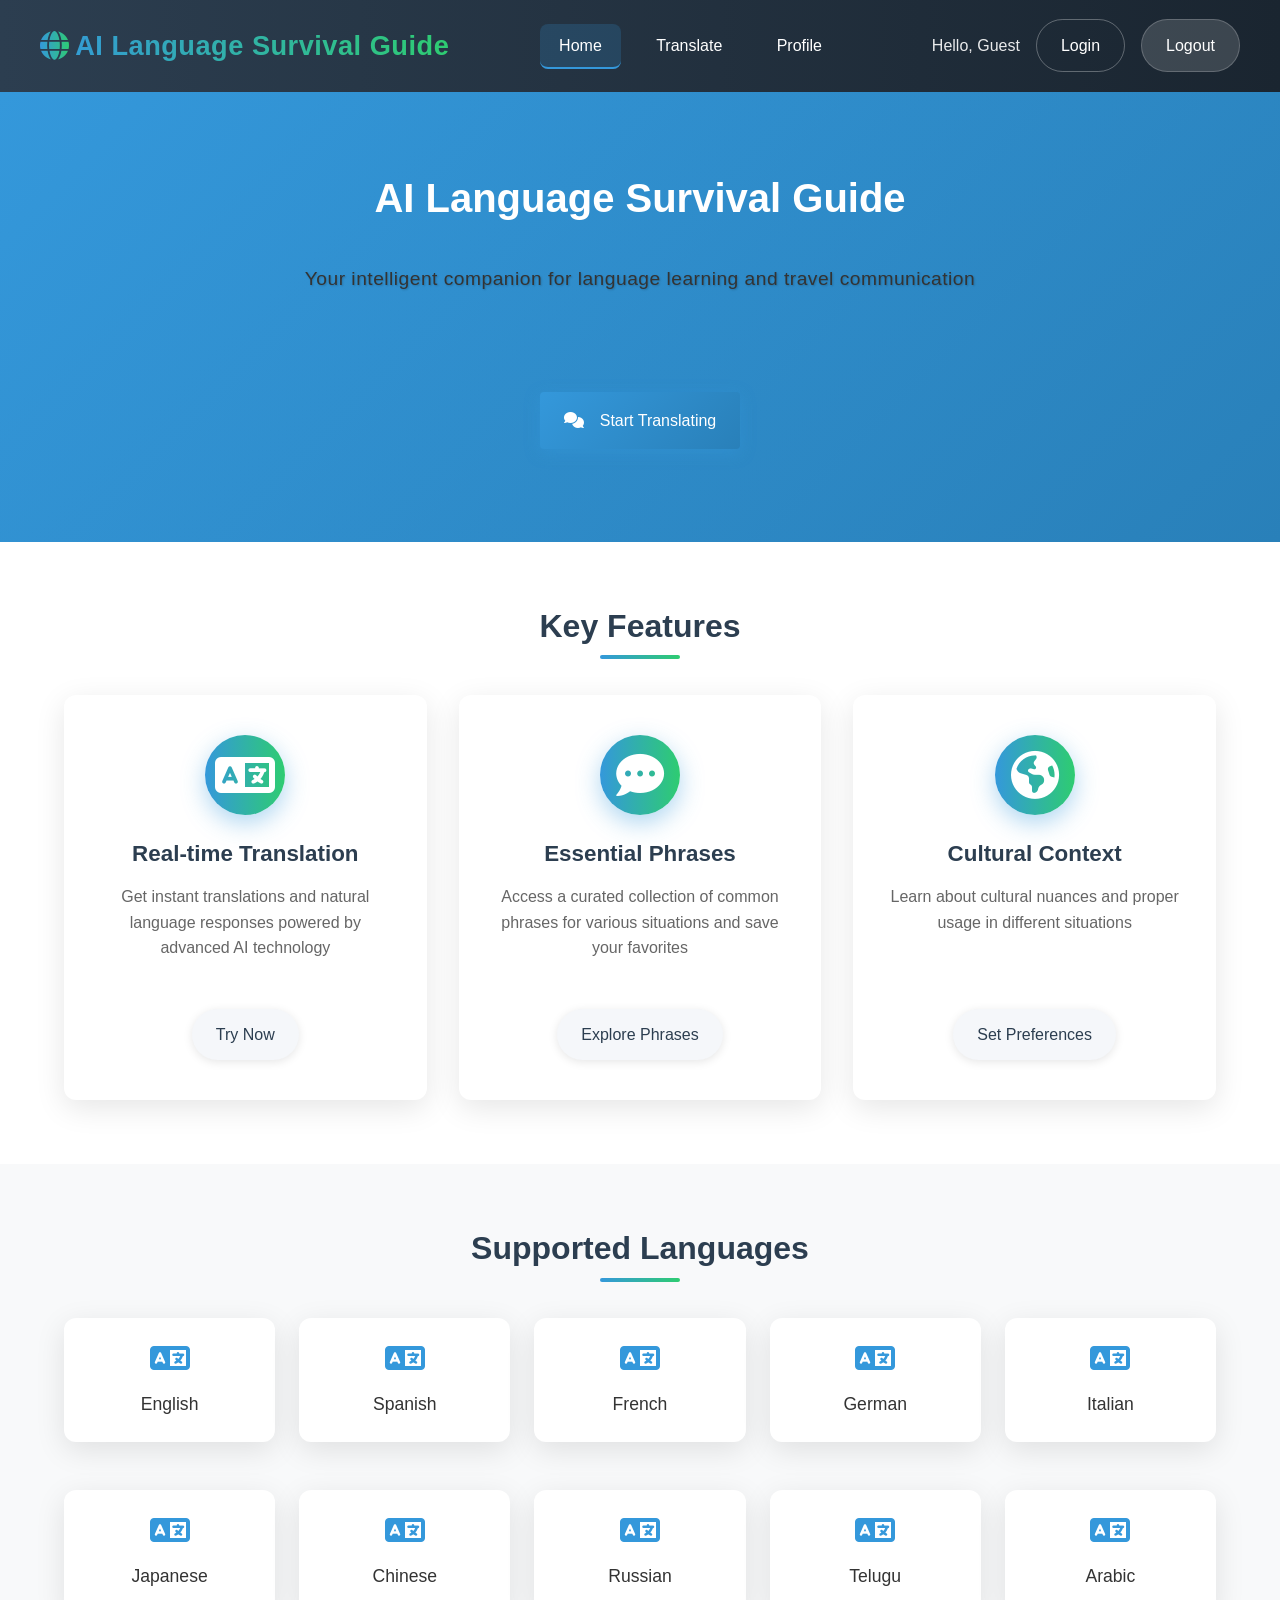
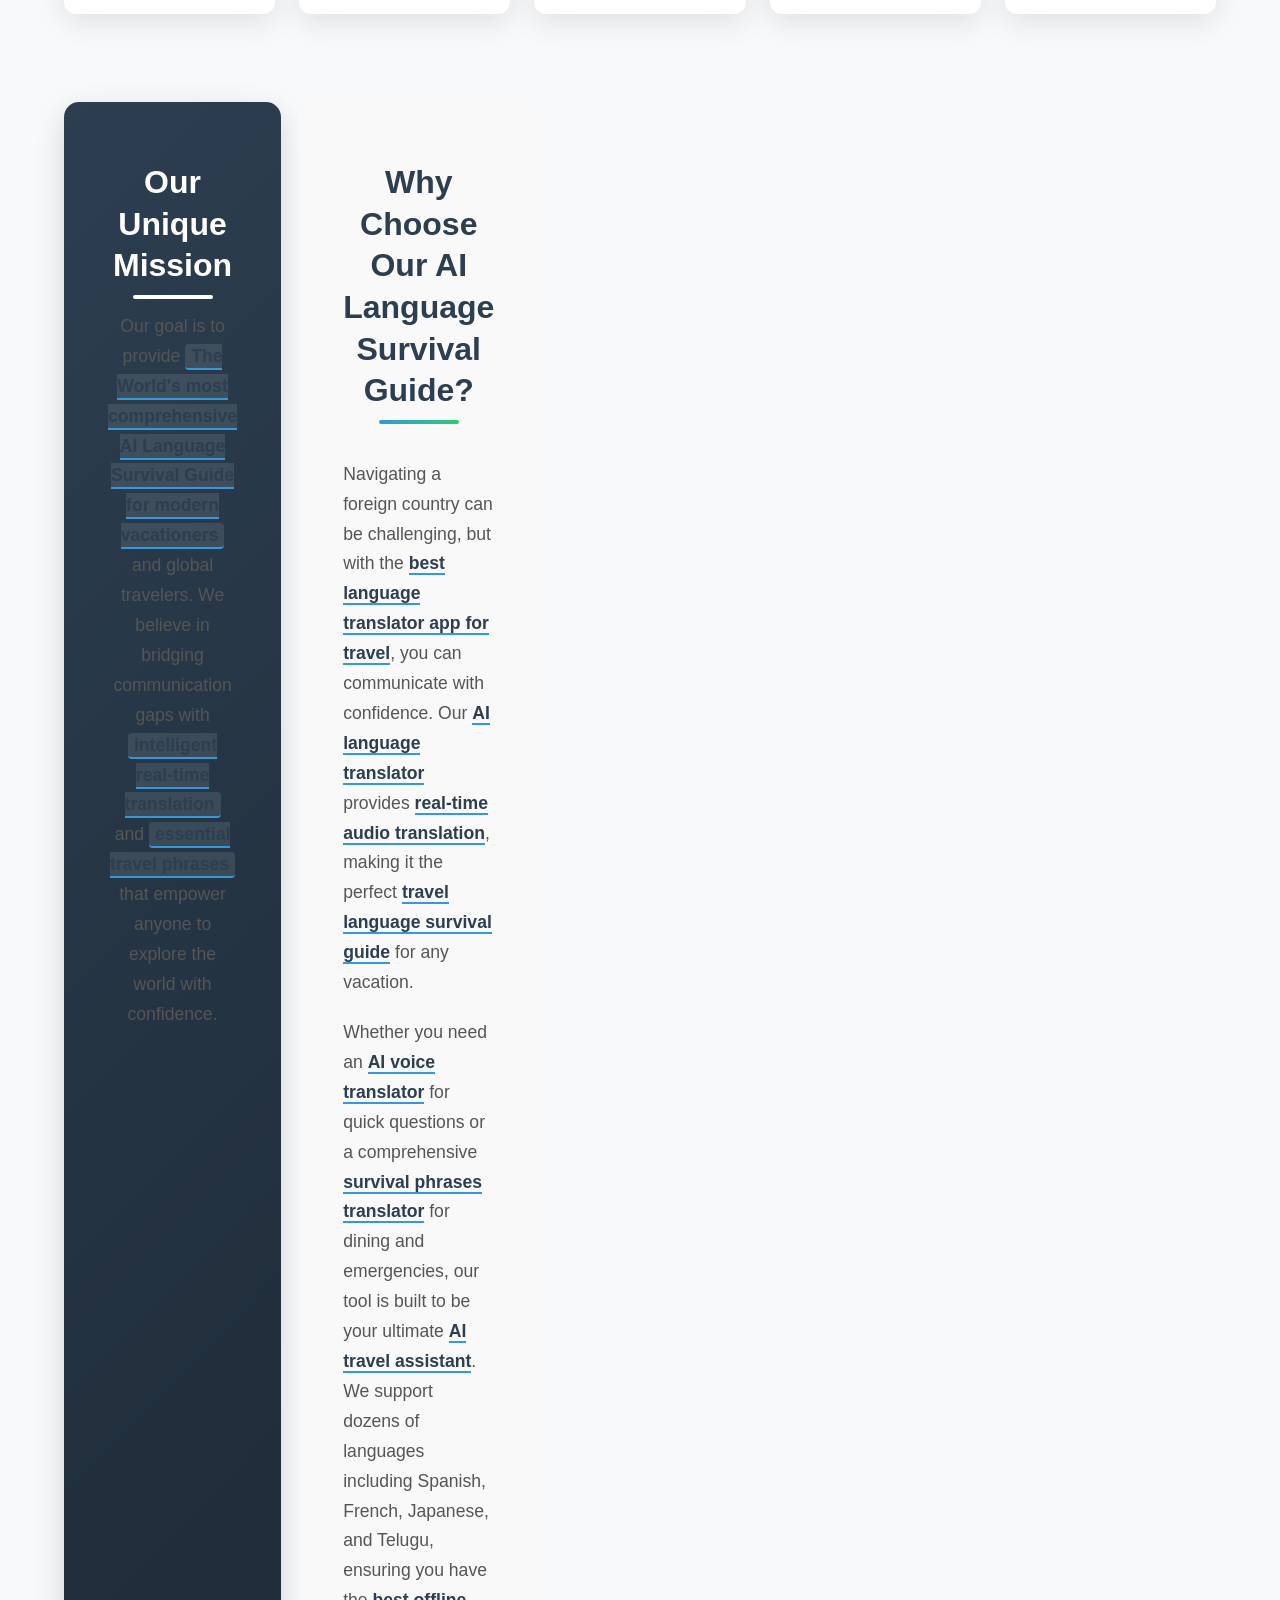
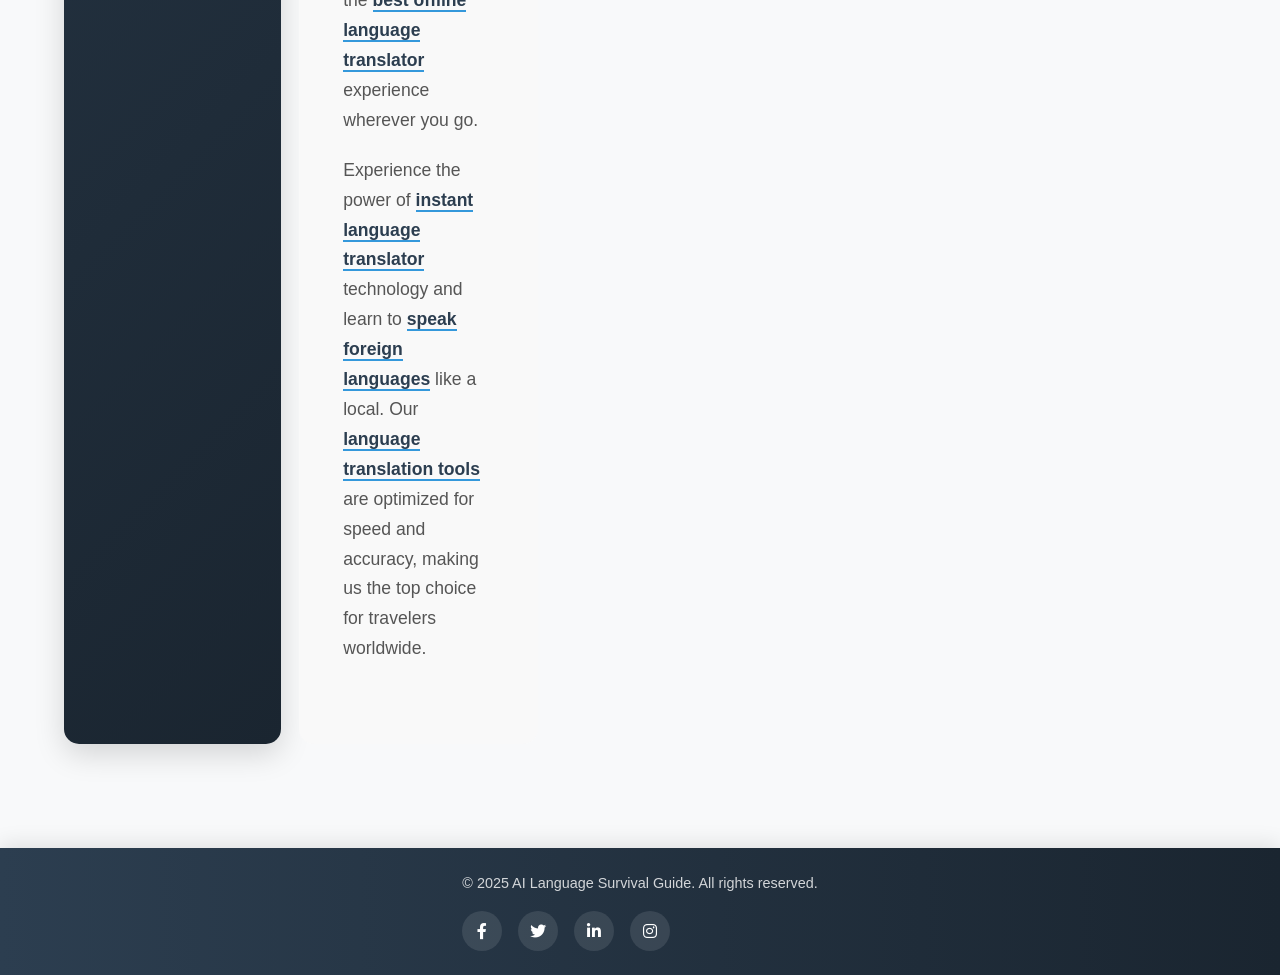
==== commit d52d57fc: "feat: final SEO optimization and mission statement for keyword ranking" ====
--- a/Frontend/index.html
+++ b/Frontend/index.html
@@ -5,7 +5,7 @@
     <meta name="viewport" content="width=device-width, initial-scale=1.0">
     <meta name="google-site-verification" content="H_hIj8p179dljaLq7hhqFle3psw3gacxvrb0k680Aug" />
     <title>AI Language Survival Guide | Best Language Translator App for Travel</title>
-    <meta name="description" content="Use our AI Language Survival Guide for real-time audio translation, essential survival phrases, and a smart AI travel assistant for your next vacation.">
+    <meta name="description" content="The World's most comprehensive AI Language Survival Guide for modern vacationers. Real-time audio translation and essential survival phrases.">
     <meta name="keywords" content="AI language translator, Best language translator app for travel, Travel language survival guide, Real-time audio translation, AI travel assistant, Best offline language translator, Language translator for vacation, AI voice translator, Language translation tools, Survival phrases translator, Instant language translator, Speak foreign language app">
     <meta property="og:title" content="AI Language Survival Guide | Best Language Translator App for Travel">
     <meta property="og:description" content="Discover the ultimate AI travel assistant with real-time translation, curated survival phrases, and instant voice translation.">
@@ -15,6 +15,28 @@
     <link rel="stylesheet" href="styles.css">
     <link rel="stylesheet" href="https://cdnjs.cloudflare.com/ajax/libs/font-awesome/6.0.0/css/all.min.css">
     <script src="script.js" defer></script>
+    <script type="application/ld+json">
+    {
+      "@context": "https://schema.org",
+      "@type": "WebApplication",
+      "name": "AI Language Survival Guide",
+      "url": "https://ai-language-survival.vercel.app/",
+      "description": "The ultimate AI language translator app for travel. Get real-time audio translation and essential survival phrases for your next vacation.",
+      "applicationCategory": "TravelApplication",
+      "operatingSystem": "All",
+      "offers": {
+        "@type": "Offer",
+        "price": "0.00",
+        "priceCurrency": "USD"
+      },
+      "featureList": [
+        "Real-time audio translation",
+        "Survival phrases translator",
+        "AI travel assistant",
+        "Multiple language support"
+      ]
+    }
+    </script>
 </head>
 <body>
     <header>
@@ -124,6 +146,22 @@
                         <i class="fas fa-language"></i>
                         <span>Arabic</span>
                     </div>
+        <section class="section mission-statement">
+            <div class="container">
+                <h2 class="section-title">Our Unique Mission</h2>
+                <div class="content-wrapper text-center">
+                    <p class="mission-text">Our goal is to provide <strong>The World's most comprehensive AI Language Survival Guide for modern vacationers</strong> and global travelers. We believe in bridging communication gaps with <strong>intelligent real-time translation</strong> and <strong>essential travel phrases</strong> that empower anyone to explore the world with confidence.</p>
+                </div>
+            </div>
+        </section>
+
+        <section class="section seo-content">
+            <div class="container">
+                <h2 class="section-title">Why Choose Our AI Language Survival Guide?</h2>
+                <div class="content-wrapper">
+                    <p>Navigating a foreign country can be challenging, but with the <strong>best language translator app for travel</strong>, you can communicate with confidence. Our <strong>AI language translator</strong> provides <strong>real-time audio translation</strong>, making it the perfect <strong>travel language survival guide</strong> for any vacation.</p>
+                    <p>Whether you need an <strong>AI voice translator</strong> for quick questions or a comprehensive <strong>survival phrases translator</strong> for dining and emergencies, our tool is built to be your ultimate <strong>AI travel assistant</strong>. We support dozens of languages including Spanish, French, Japanese, and Telugu, ensuring you have the <strong>best offline language translator</strong> experience wherever you go.</p>
+                    <p>Experience the power of <strong>instant language translator</strong> technology and learn to <strong>speak foreign languages</strong> like a local. Our <strong>language translation tools</strong> are optimized for speed and accuracy, making us the top choice for travelers worldwide.</p>
                 </div>
             </div>
         </section>
--- a/Frontend/styles.css
+++ b/Frontend/styles.css
@@ -508,6 +508,64 @@
     box-shadow: 0 5px 15px rgba(52, 152, 219, 0.4);
 }
 
+/* Mission Statement Section */
+.mission-statement {
+    background: linear-gradient(135deg, #2c3e50, #1a2530);
+    color: white;
+    padding: 60px 20px;
+    text-align: center;
+    border-radius: 15px;
+    margin: 40px auto;
+    max-width: 1200px;
+    box-shadow: 0 10px 30px rgba(0, 0, 0, 0.15);
+}
+
+.mission-statement .section-title {
+    color: white;
+    margin-bottom: 25px;
+}
+
+.mission-statement .section-title::after {
+    background: white;
+}
+
+.mission-text {
+    font-size: 1.3rem;
+    line-height: 1.8;
+    max-width: 900px;
+    margin: 0 auto;
+    font-weight: 300;
+}
+
+.mission-text strong {
+    font-weight: 700;
+    color: #3498db;
+    background: rgba(255, 255, 255, 0.1);
+    padding: 2px 6px;
+    border-radius: 4px;
+}
+
+/* SEO Content Section */
+.seo-content {
+    background-color: #f9f9f9;
+    padding: 60px 20px;
+    border-radius: 15px;
+    margin: 40px auto;
+    max-width: 1200px;
+}
+
+.content-wrapper p {
+    margin-bottom: 20px;
+    line-height: 1.7;
+    color: #555;
+    font-size: 1.1rem;
+}
+
+.content-wrapper strong {
+    color: #2c3e50;
+    border-bottom: 2px solid #3498db;
+}
+
 /* Features Section */
 .features {
     padding: 4rem 2rem;
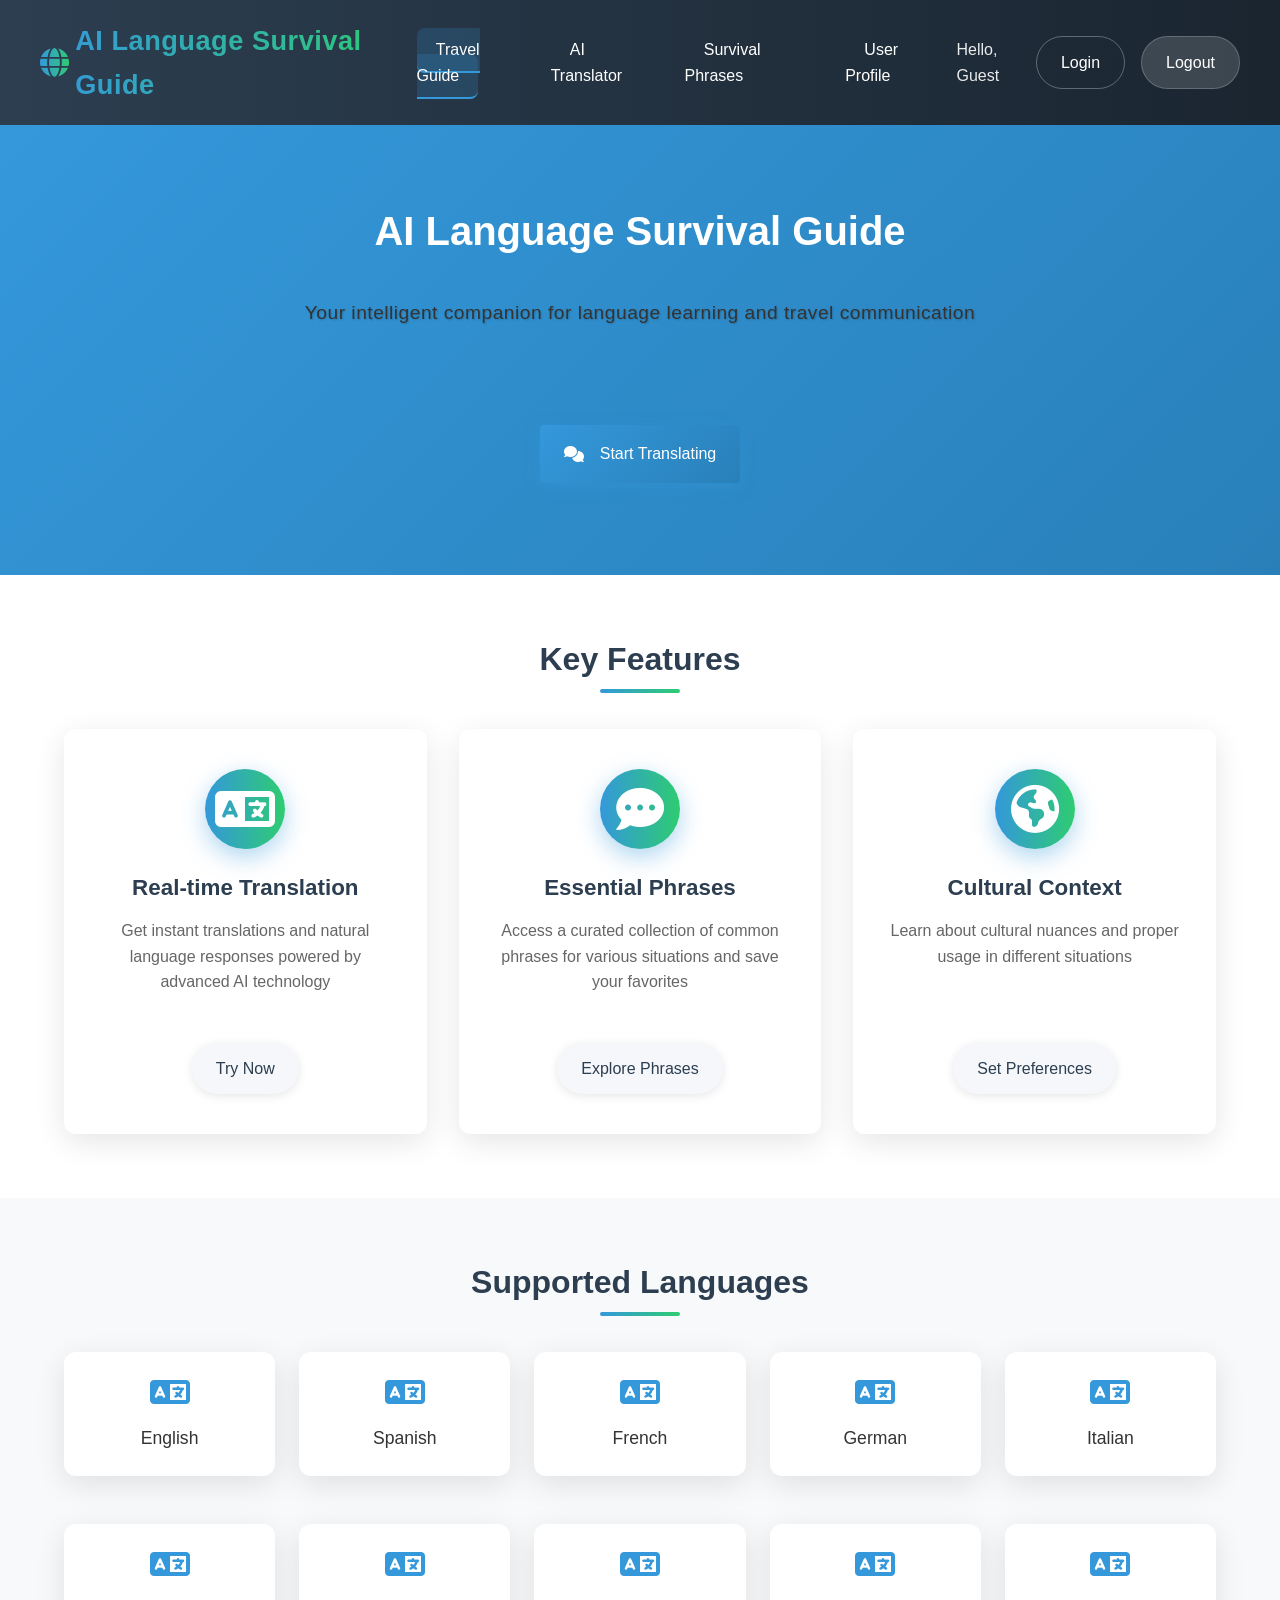
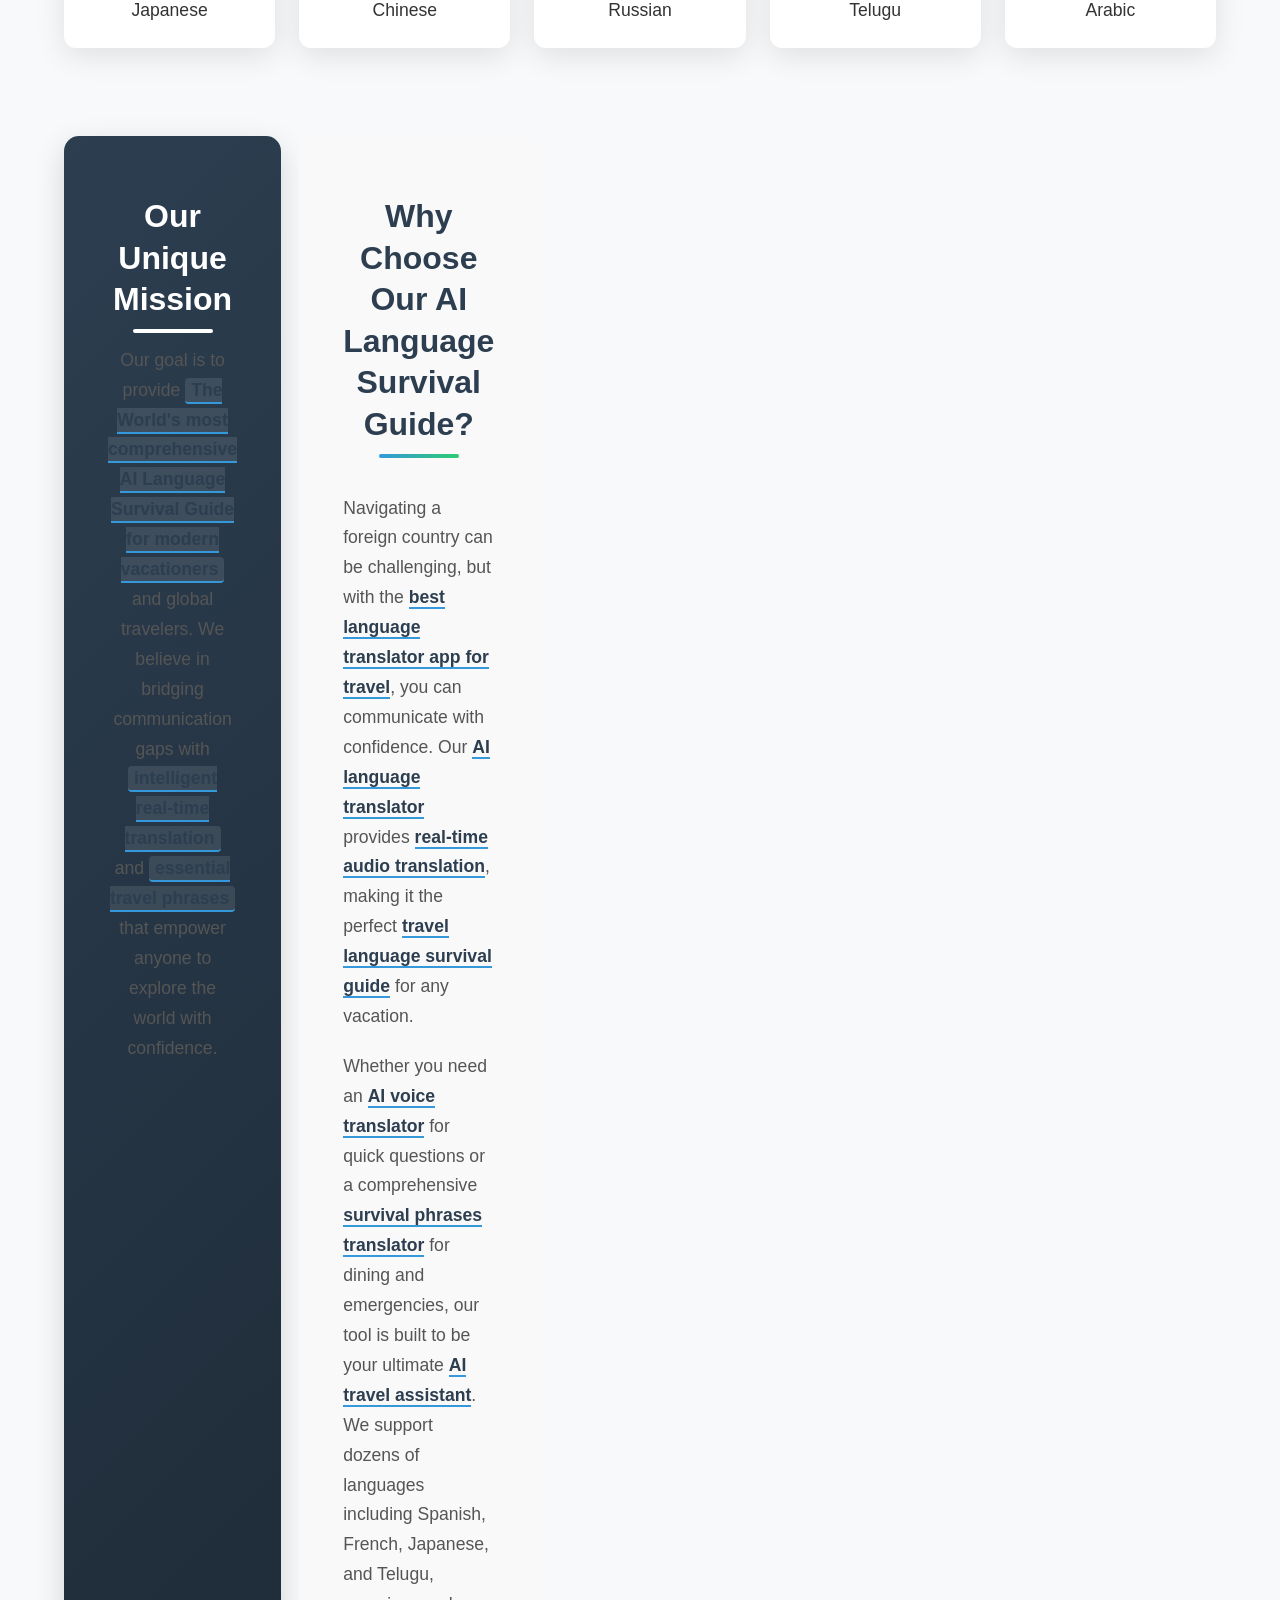
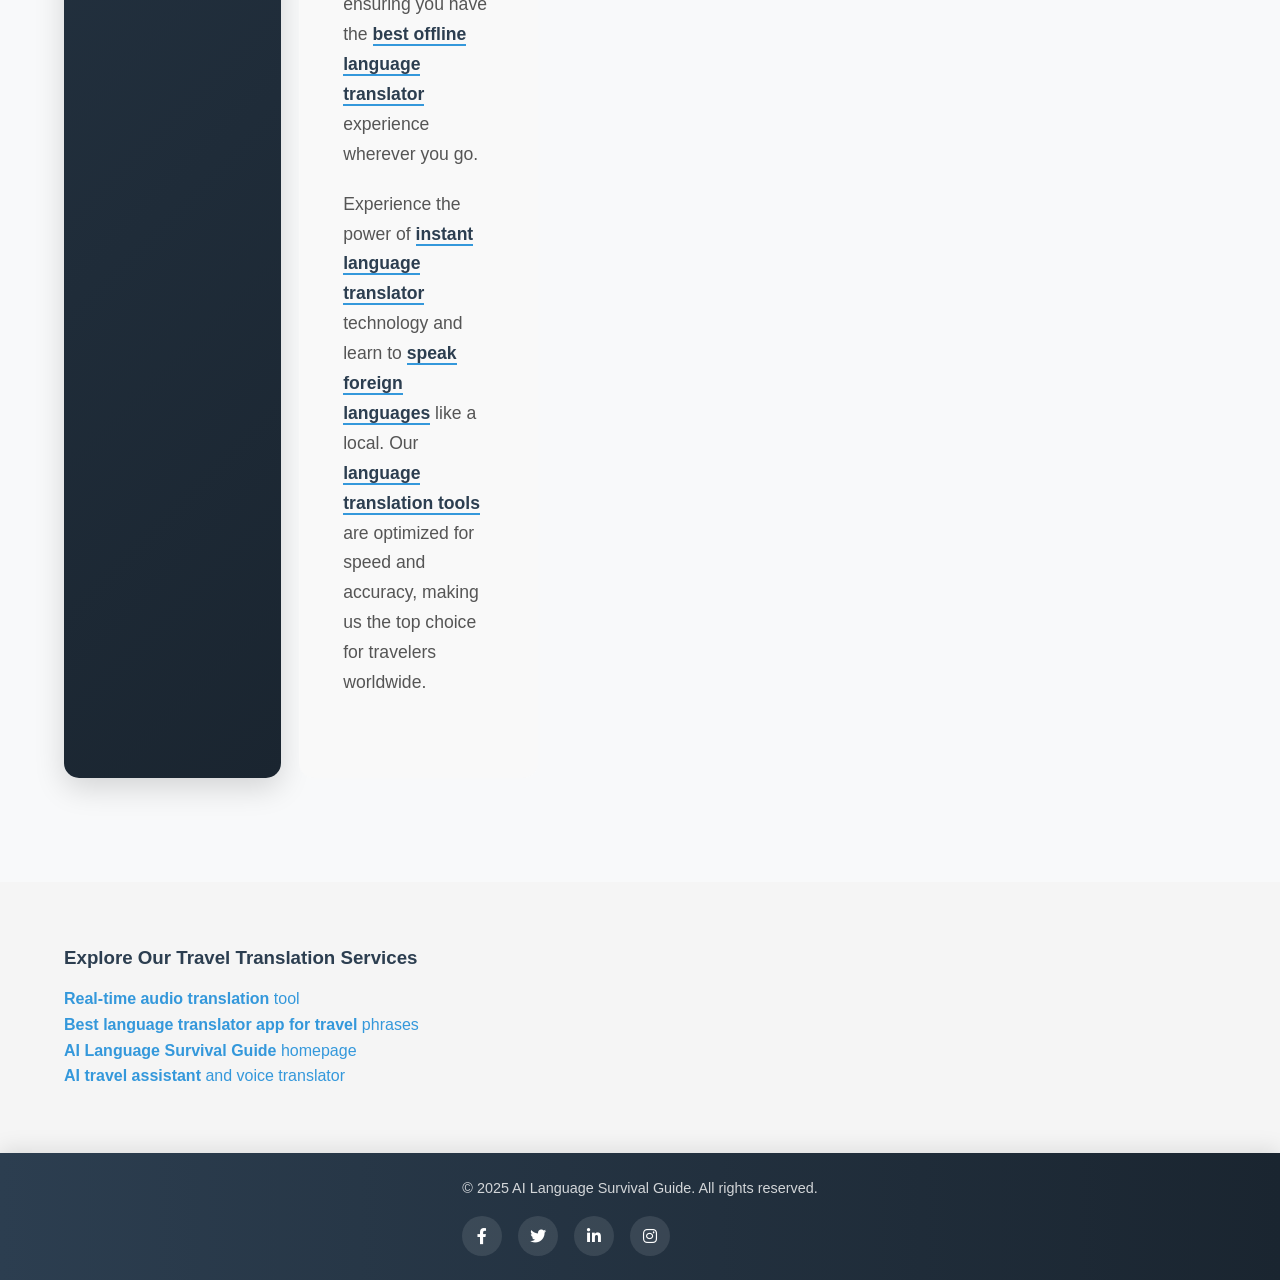
==== commit 2f002682: "feat: enhance internal linking and keyword-rich navigation for SEO" ====
--- a/Frontend/index.html
+++ b/Frontend/index.html
@@ -45,9 +45,10 @@
         </div>
         <nav>
             <ul>
-                <li><a href="index.html" class="active">Home</a></li>
-                <li><a href="chat.html">Translate</a></li>
-                <li><a href="profile.html">Profile</a></li>
+                <li><a href="index.html" class="active">Travel Guide</a></li>
+                <li><a href="chat.html">AI Translator</a></li>
+                <li><a href="phrases.html">Survival Phrases</a></li>
+                <li><a href="profile.html">User Profile</a></li>
             </ul>
         </nav>
         <div class="auth-section">
@@ -167,6 +168,27 @@
         </section>
     </main>
 
+        <section class="section seo-sitemap-footer">
+            <div class="container">
+                <h3 class="footer-title">Explore Our Travel Translation Services</h3>
+                <div class="footer-links-grid">
+                    <div class="footer-link-item">
+                        <a href="chat.html"><strong>Real-time audio translation</strong> tool</a>
+                    </div>
+                    <div class="footer-link-item">
+                        <a href="phrases.html"><strong>Best language translator app for travel</strong> phrases</a>
+                    </div>
+                    <div class="footer-link-item">
+                        <a href="index.html"><strong>AI Language Survival Guide</strong> homepage</a>
+                    </div>
+                    <div class="footer-link-item">
+                        <a href="chat.html"><strong>AI travel assistant</strong> and voice translator</a>
+                    </div>
+                </div>
+            </div>
+        </section>
+    </main>
+
     <footer>
         <div class="container">
             <p>&copy; 2025 AI Language Survival Guide. All rights reserved.</p>
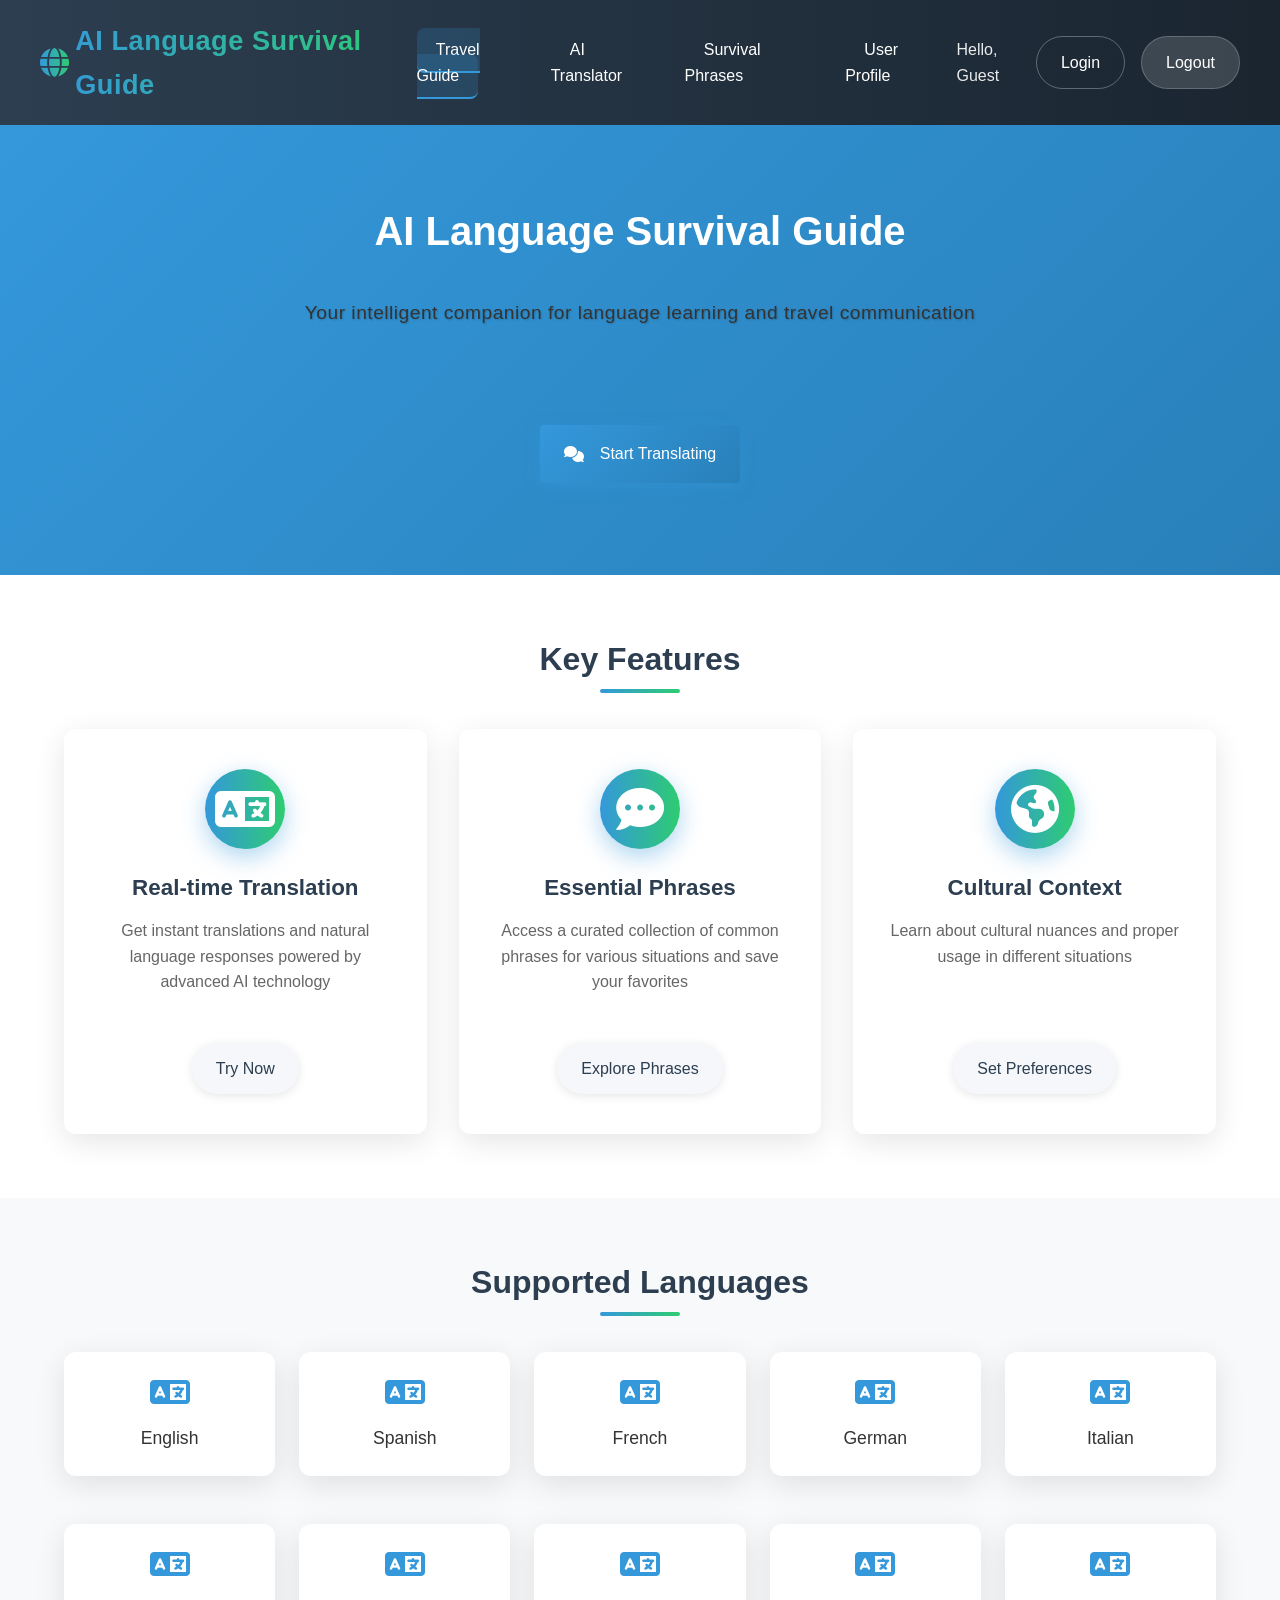
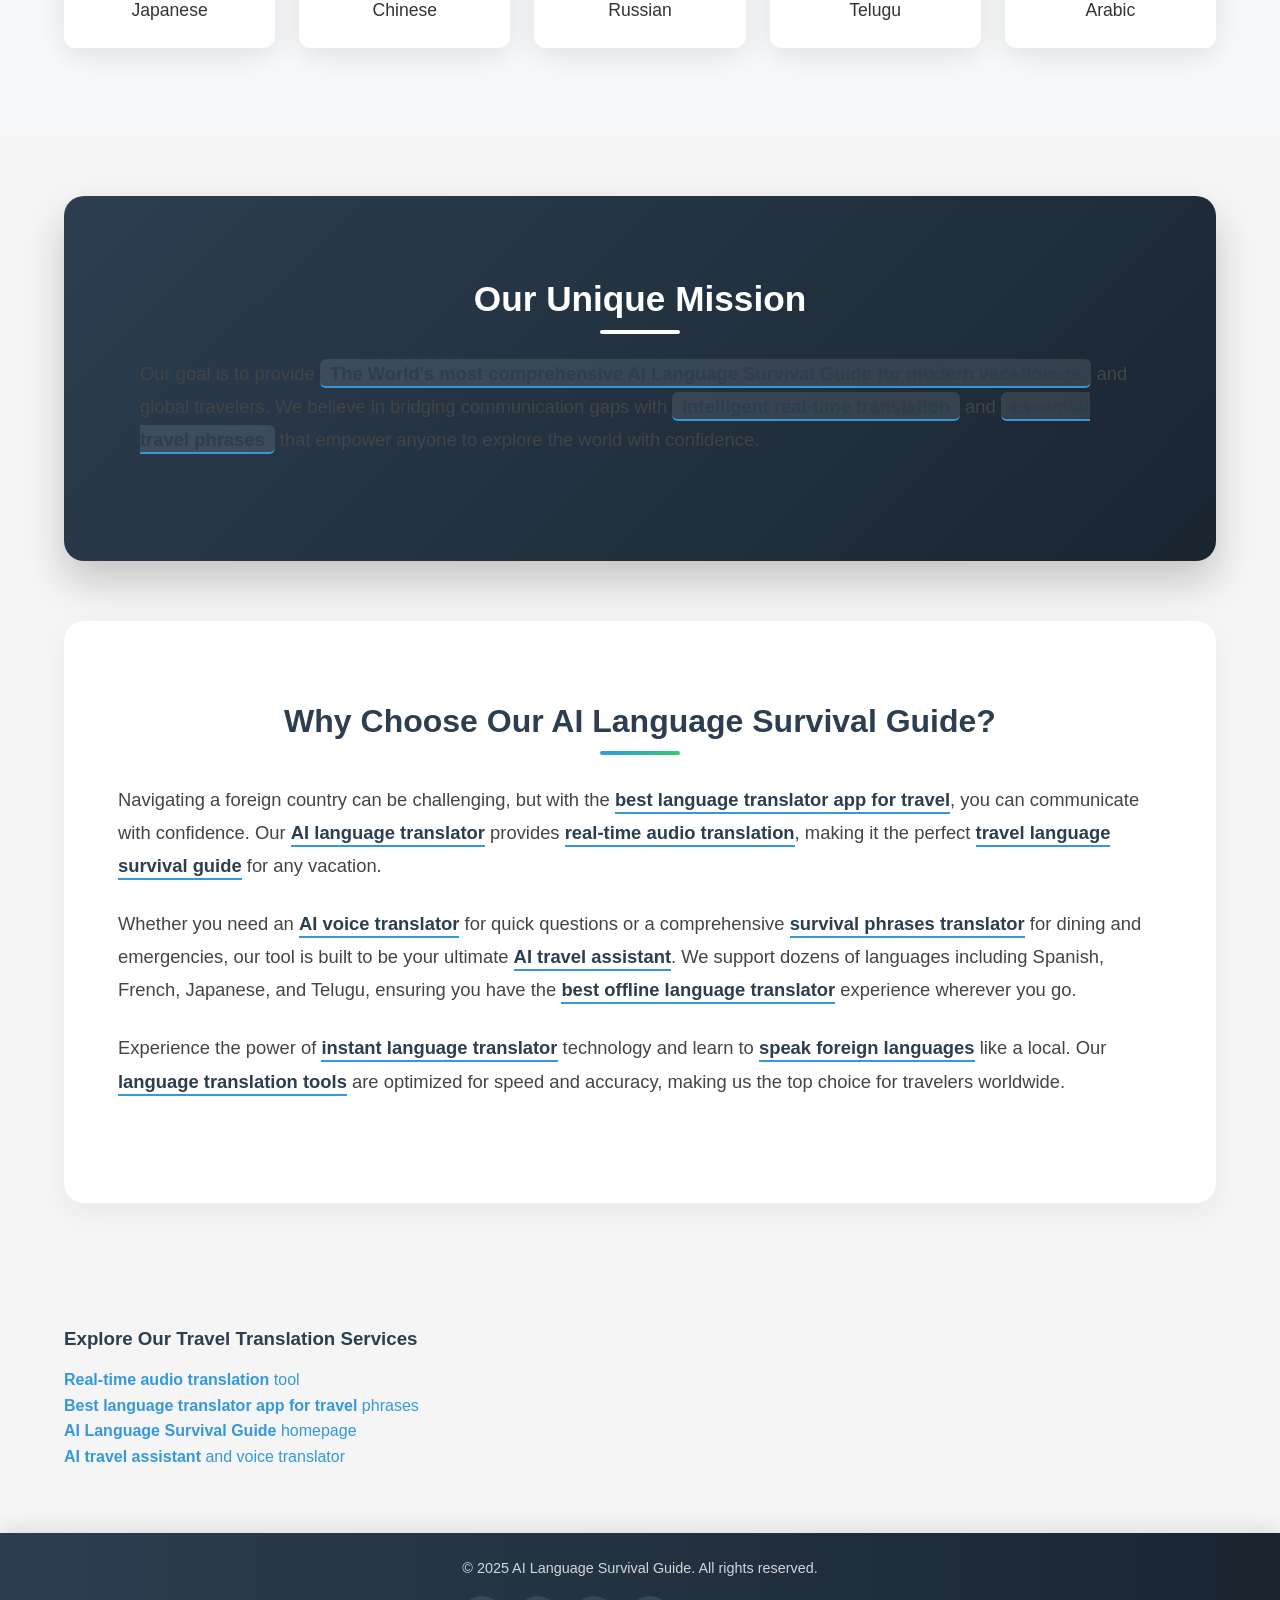
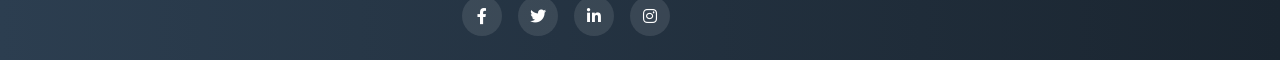
==== commit bb112788: "fix: correct HTML nesting to fix homepage layout squashing" ====
--- a/Frontend/index.html
+++ b/Frontend/index.html
@@ -147,6 +147,10 @@
                         <i class="fas fa-language"></i>
                         <span>Arabic</span>
                     </div>
+                </div>
+            </div>
+        </section>
+
         <section class="section mission-statement">
             <div class="container">
                 <h2 class="section-title">Our Unique Mission</h2>
--- a/Frontend/styles.css
+++ b/Frontend/styles.css
@@ -512,17 +512,21 @@
 .mission-statement {
     background: linear-gradient(135deg, #2c3e50, #1a2530);
     color: white;
-    padding: 60px 20px;
+    padding: 80px 30px;
     text-align: center;
-    border-radius: 15px;
-    margin: 40px auto;
+    border-radius: 20px;
+    margin: 60px auto;
+    width: 90%;
     max-width: 1200px;
-    box-shadow: 0 10px 30px rgba(0, 0, 0, 0.15);
+    box-shadow: 0 20px 40px rgba(0, 0, 0, 0.2);
+    display: block; /* Ensure it doesn't squash */
+    clear: both;
 }
 
 .mission-statement .section-title {
     color: white;
-    margin-bottom: 25px;
+    margin-bottom: 35px;
+    font-size: 2.2rem;
 }
 
 .mission-statement .section-title::after {
@@ -530,9 +534,9 @@
 }
 
 .mission-text {
-    font-size: 1.3rem;
-    line-height: 1.8;
-    max-width: 900px;
+    font-size: 1.5rem;
+    line-height: 1.9;
+    max-width: 1000px;
     margin: 0 auto;
     font-weight: 300;
 }
@@ -541,29 +545,41 @@
     font-weight: 700;
     color: #3498db;
     background: rgba(255, 255, 255, 0.1);
-    padding: 2px 6px;
-    border-radius: 4px;
+    padding: 4px 10px;
+    border-radius: 6px;
 }
 
 /* SEO Content Section */
 .seo-content {
-    background-color: #f9f9f9;
-    padding: 60px 20px;
-    border-radius: 15px;
-    margin: 40px auto;
+    background-color: #ffffff;
+    padding: 80px 30px;
+    border-radius: 20px;
+    margin: 60px auto;
+    width: 90%;
     max-width: 1200px;
+    box-shadow: 0 10px 30px rgba(0, 0, 0, 0.05);
+    display: block; /* Ensure it doesn't squash */
+    clear: both;
+}
+
+.seo-content .section-title {
+    font-size: 2rem;
+    margin-bottom: 40px;
+    color: #2c3e50;
 }
 
 .content-wrapper p {
-    margin-bottom: 20px;
-    line-height: 1.7;
-    color: #555;
-    font-size: 1.1rem;
+    margin-bottom: 25px;
+    line-height: 1.8;
+    color: #444;
+    font-size: 1.15rem;
+    text-align: left;
 }
 
 .content-wrapper strong {
     color: #2c3e50;
     border-bottom: 2px solid #3498db;
+    padding-bottom: 2px;
 }
 
 /* Features Section */
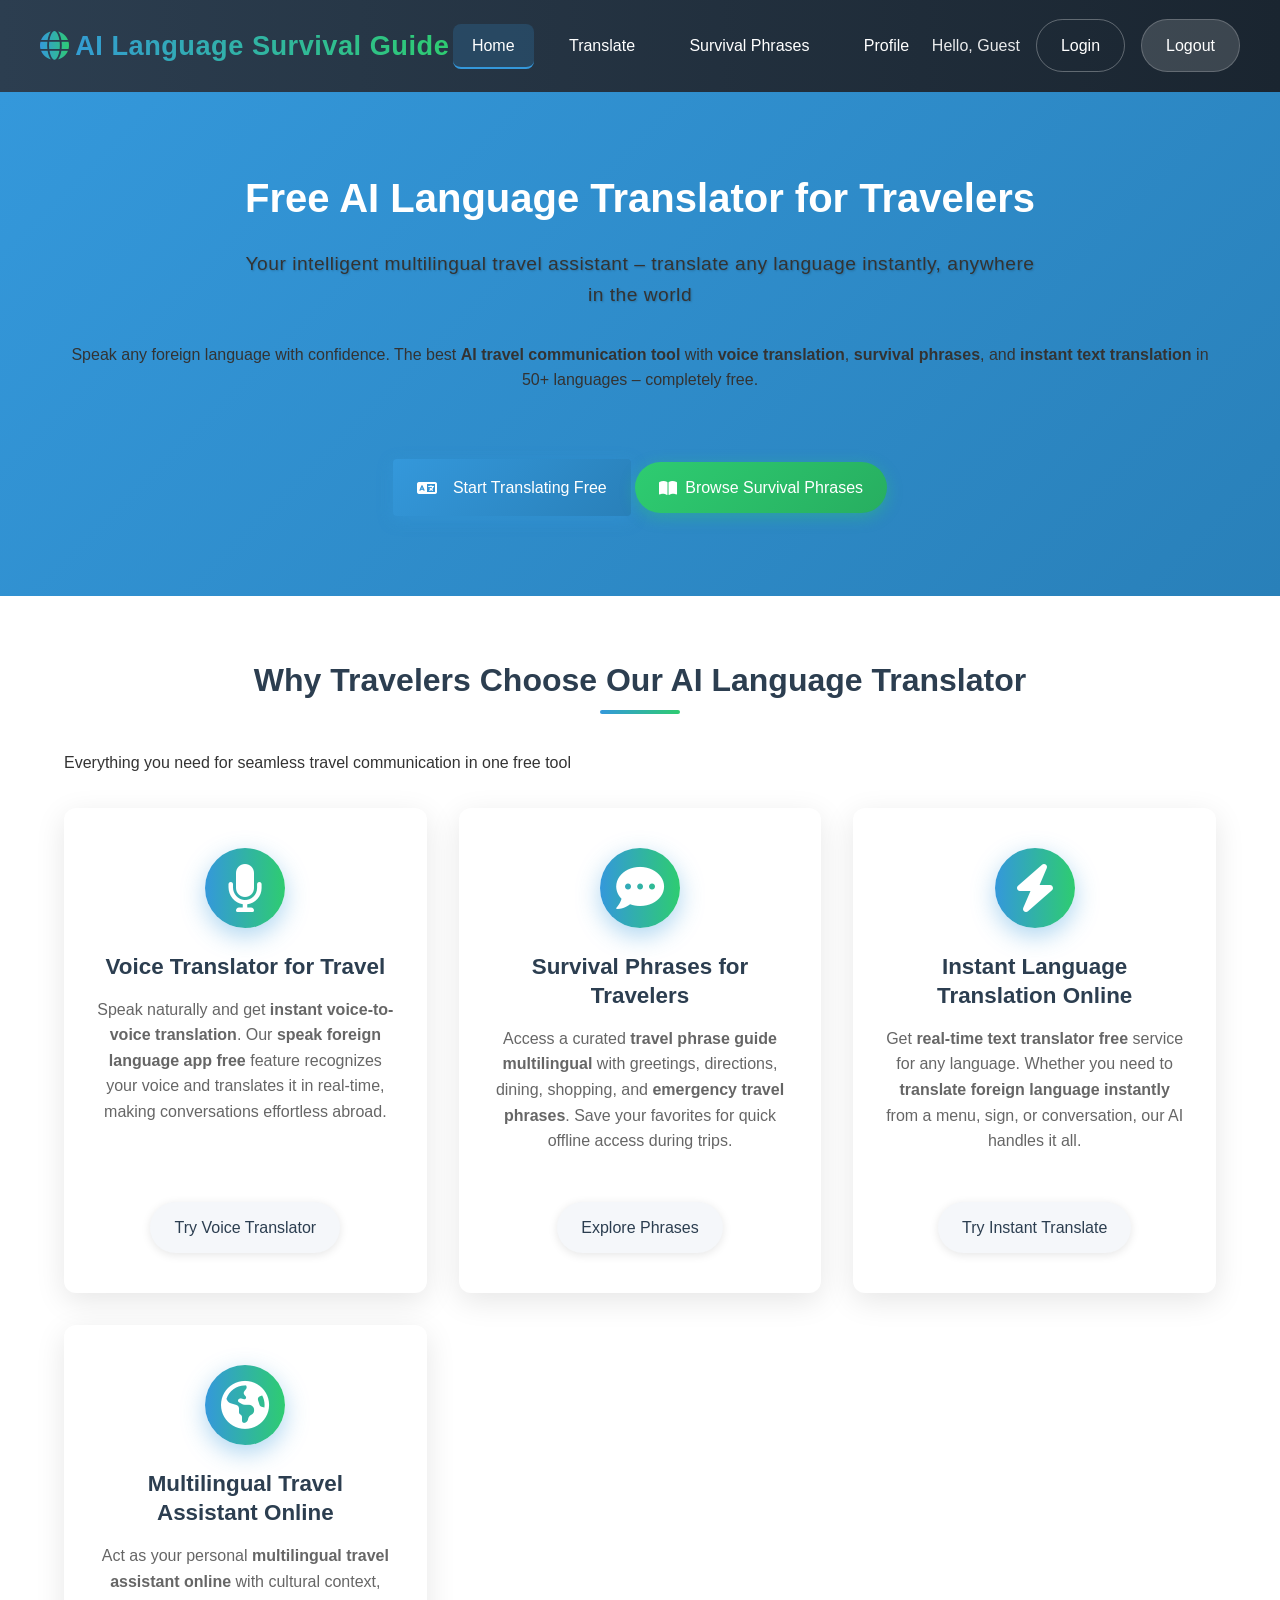
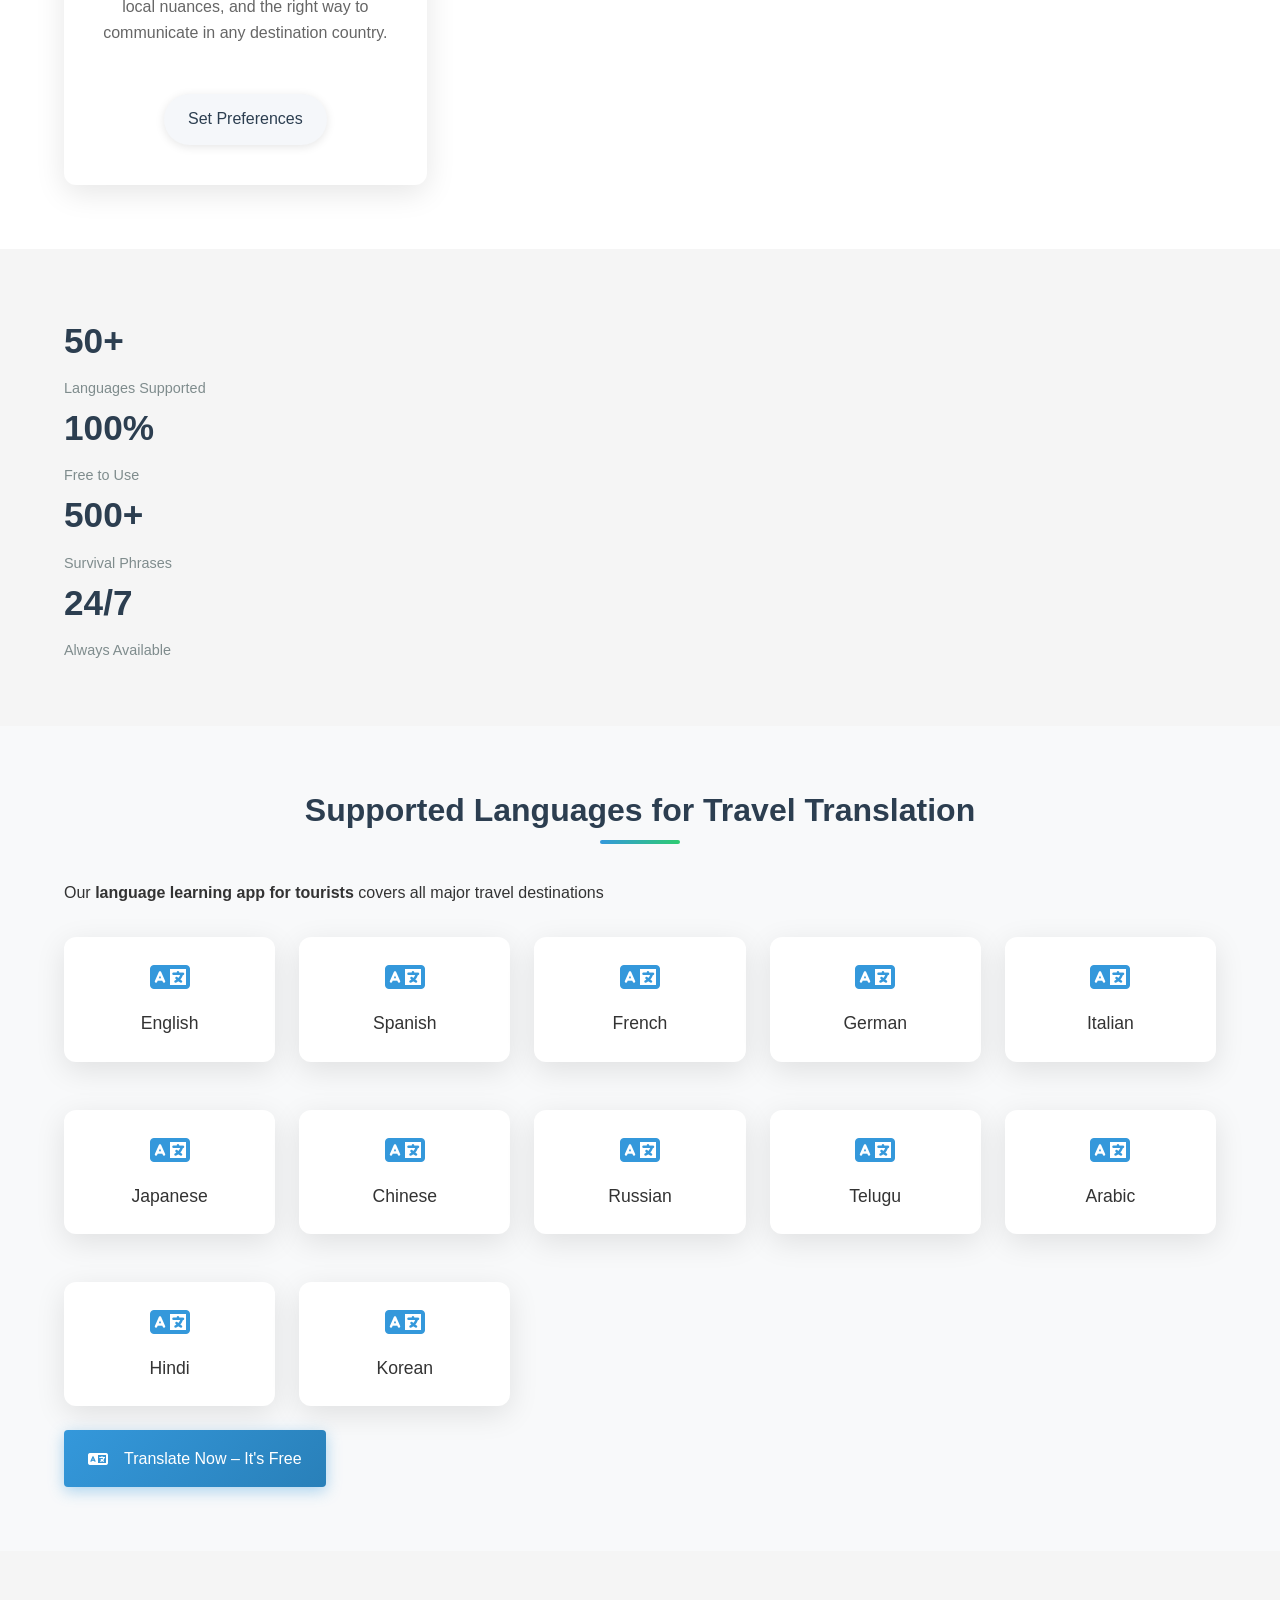
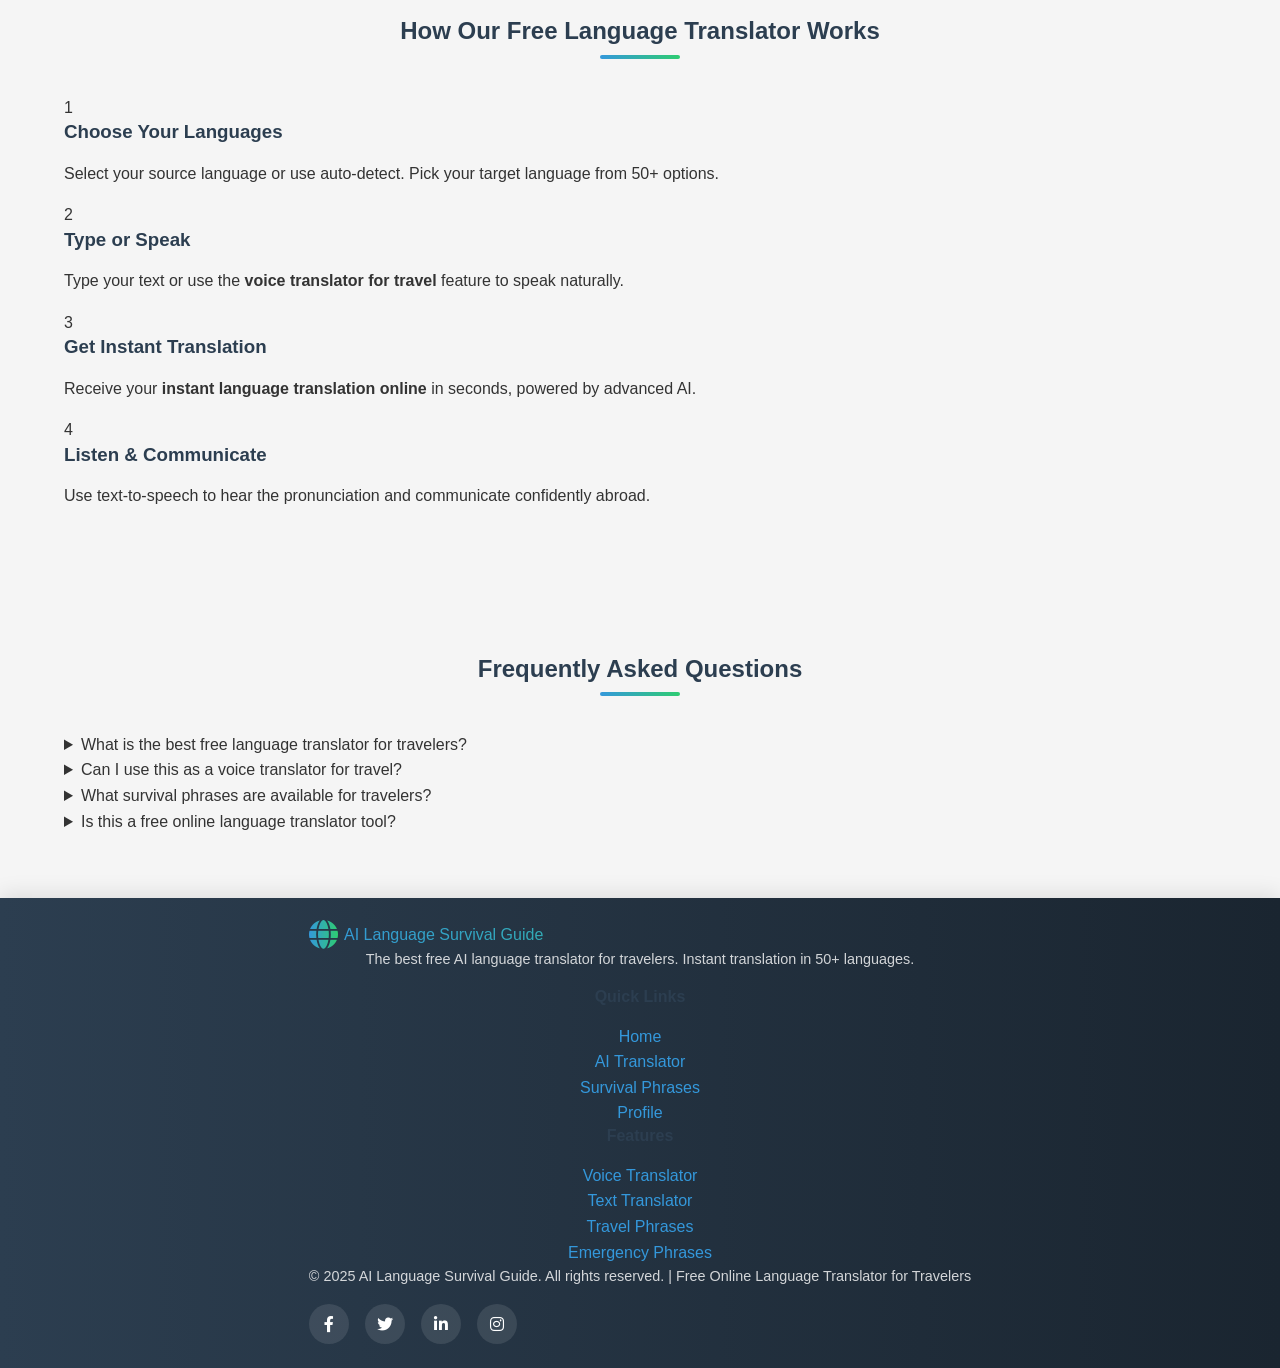
==== commit 921be012: "SEO optimization: meta tags, structured data, sitemap, robots.txt, vercel.json, keyword-rich content" ====
--- a/Frontend/index.html
+++ b/Frontend/index.html
@@ -3,52 +3,152 @@
 <head>
     <meta charset="UTF-8">
     <meta name="viewport" content="width=device-width, initial-scale=1.0">
-    <meta name="google-site-verification" content="H_hIj8p179dljaLq7hhqFle3psw3gacxvrb0k680Aug" />
-    <title>AI Language Survival Guide | Best Language Translator App for Travel</title>
-    <meta name="description" content="The World's most comprehensive AI Language Survival Guide for modern vacationers. Real-time audio translation and essential survival phrases.">
-    <meta name="keywords" content="AI language translator, Best language translator app for travel, Travel language survival guide, Real-time audio translation, AI travel assistant, Best offline language translator, Language translator for vacation, AI voice translator, Language translation tools, Survival phrases translator, Instant language translator, Speak foreign language app">
-    <meta property="og:title" content="AI Language Survival Guide | Best Language Translator App for Travel">
-    <meta property="og:description" content="Discover the ultimate AI travel assistant with real-time translation, curated survival phrases, and instant voice translation.">
+    <meta http-equiv="X-UA-Compatible" content="IE=edge">
+
+    <!-- Primary SEO Meta Tags -->
+    <title>AI Language Survival Guide – Free Online Language Translator for Travelers</title>
+    <meta name="description" content="AI Language Survival Guide is the best free online language translator for travelers. Get instant language translation, survival phrases, and voice translation in 50+ languages. Perfect AI travel communication tool for tourists worldwide.">
+    <meta name="keywords" content="AI language translator for travelers, best language translator app for travel, free online language translator tool, survival phrases for travelers, instant language translation online, voice translator for travel, travel phrase guide multilingual, real-time text translator free, translate foreign language instantly, language learning app for tourists, speak foreign language app free, AI travel communication tool, emergency travel phrases translator, multilingual travel assistant online, language survival guide for tourists">
+    <meta name="author" content="AI Language Survival Guide">
+    <meta name="robots" content="index, follow, max-snippet:-1, max-image-preview:large, max-video-preview:-1">
+    <meta name="language" content="English">
+    <meta name="revisit-after" content="7 days">
+    <meta name="theme-color" content="#6c63ff">
+
+    <!-- Google Site Verification -->
+    <meta name="google-site-verification" content="H_hIj8p179dljaLq7hhqFle3psw3gacxvrb0k680Aug">
+
+    <!-- Canonical URL -->
+    <link rel="canonical" href="https://ai-language-survival.vercel.app/">
+
+    <!-- Open Graph / Facebook -->
     <meta property="og:type" content="website">
     <meta property="og:url" content="https://ai-language-survival.vercel.app/">
-    <link rel="canonical" href="https://ai-language-survival.vercel.app/">
-    <link rel="stylesheet" href="styles.css">
-    <link rel="stylesheet" href="https://cdnjs.cloudflare.com/ajax/libs/font-awesome/6.0.0/css/all.min.css">
-    <script src="script.js" defer></script>
+    <meta property="og:title" content="AI Language Survival Guide – Free Online Language Translator for Travelers">
+    <meta property="og:description" content="Translate any language instantly with our free AI-powered tool. Voice translator, survival phrases, and real-time text translation for travelers. 50+ languages supported.">
+    <meta property="og:image" content="https://ai-language-survival.vercel.app/og-image.png">
+    <meta property="og:image:width" content="1200">
+    <meta property="og:image:height" content="630">
+    <meta property="og:site_name" content="AI Language Survival Guide">
+    <meta property="og:locale" content="en_US">
+
+    <!-- Twitter Card -->
+    <meta name="twitter:card" content="summary_large_image">
+    <meta name="twitter:url" content="https://ai-language-survival.vercel.app/">
+    <meta name="twitter:title" content="AI Language Survival Guide – Free Online Language Translator for Travelers">
+    <meta name="twitter:description" content="Translate any language instantly with our free AI-powered tool. Voice translator, survival phrases, and real-time text translation for travelers.">
+    <meta name="twitter:image" content="https://ai-language-survival.vercel.app/og-image.png">
+
+    <!-- Structured Data: WebSite + SiteSearchBox -->
     <script type="application/ld+json">
     {
       "@context": "https://schema.org",
-      "@type": "WebApplication",
+      "@type": "WebSite",
       "name": "AI Language Survival Guide",
       "url": "https://ai-language-survival.vercel.app/",
-      "description": "The ultimate AI language translator app for travel. Get real-time audio translation and essential survival phrases for your next vacation.",
+      "description": "The best free online language translator for travelers. Instant AI-powered translation, voice recognition, and survival phrases in 50+ languages.",
+      "potentialAction": {
+        "@type": "SearchAction",
+        "target": "https://ai-language-survival.vercel.app/chat.html?q={search_term_string}",
+        "query-input": "required name=search_term_string"
+      }
+    }
+    </script>
+
+    <!-- Structured Data: SoftwareApplication -->
+    <script type="application/ld+json">
+    {
+      "@context": "https://schema.org",
+      "@type": "SoftwareApplication",
+      "name": "AI Language Survival Guide",
+      "url": "https://ai-language-survival.vercel.app/",
+      "description": "Free AI-powered language translator for travelers. Supports voice translation, real-time text translation, and survival phrases in over 50 languages.",
       "applicationCategory": "TravelApplication",
       "operatingSystem": "All",
       "offers": {
         "@type": "Offer",
-        "price": "0.00",
+        "price": "0",
         "priceCurrency": "USD"
       },
+      "aggregateRating": {
+        "@type": "AggregateRating",
+        "ratingValue": "4.8",
+        "reviewCount": "120"
+      },
       "featureList": [
-        "Real-time audio translation",
-        "Survival phrases translator",
-        "AI travel assistant",
-        "Multiple language support"
+        "Real-time voice translation",
+        "Instant text translation",
+        "Survival phrases for travelers",
+        "50+ languages supported",
+        "Emergency phrases guide",
+        "AI travel communication tool"
       ]
     }
     </script>
+
+    <!-- Structured Data: FAQPage -->
+    <script type="application/ld+json">
+    {
+      "@context": "https://schema.org",
+      "@type": "FAQPage",
+      "mainEntity": [
+        {
+          "@type": "Question",
+          "name": "What is the best free language translator for travelers?",
+          "acceptedAnswer": {
+            "@type": "Answer",
+            "text": "AI Language Survival Guide is one of the best free online language translator tools for travelers. It supports 50+ languages with voice translation and instant text translation, making it a perfect AI travel communication tool."
+          }
+        },
+        {
+          "@type": "Question",
+          "name": "Can I translate languages without an internet connection?",
+          "acceptedAnswer": {
+            "@type": "Answer",
+            "text": "AI Language Survival Guide works best online with real-time AI translation. It provides survival phrases that can be saved for quick offline reference during travel emergencies."
+          }
+        },
+        {
+          "@type": "Question",
+          "name": "What languages does the AI voice translator support?",
+          "acceptedAnswer": {
+            "@type": "Answer",
+            "text": "Our AI voice translator supports over 50 languages including English, Spanish, French, German, Italian, Japanese, Chinese (Mandarin), Russian, Arabic, Hindi, Korean, Telugu, Portuguese, and many more."
+          }
+        },
+        {
+          "@type": "Question",
+          "name": "Is this language translator app free to use?",
+          "acceptedAnswer": {
+            "@type": "Answer",
+            "text": "Yes! AI Language Survival Guide is completely free to use. You can access instant language translation, voice translation, and travel survival phrases at no cost."
+          }
+        }
+      ]
+    }
+    </script>
+
+    <!-- Fonts & Styles -->
+    <link rel="preconnect" href="https://fonts.googleapis.com">
+    <link rel="preconnect" href="https://fonts.gstatic.com" crossorigin>
+    <link href="https://fonts.googleapis.com/css2?family=Inter:wght@400;500;600;700&display=swap" rel="stylesheet">
+    <link rel="stylesheet" href="styles.css">
+    <link rel="stylesheet" href="https://cdnjs.cloudflare.com/ajax/libs/font-awesome/6.0.0/css/all.min.css">
+    <script src="script.js" defer></script>
 </head>
 <body>
     <header>
         <div class="logo">
-            <span class="logo-text">AI Language Survival Guide</span>
+            <a href="index.html" aria-label="AI Language Survival Guide Home">
+                <span class="logo-text">AI Language Survival Guide</span>
+            </a>
         </div>
-        <nav>
+        <nav aria-label="Main navigation">
             <ul>
-                <li><a href="index.html" class="active">Travel Guide</a></li>
-                <li><a href="chat.html">AI Translator</a></li>
+                <li><a href="index.html" class="active" aria-current="page">Home</a></li>
+                <li><a href="chat.html">Translate</a></li>
                 <li><a href="phrases.html">Survival Phrases</a></li>
-                <li><a href="profile.html">User Profile</a></li>
+                <li><a href="profile.html">Profile</a></li>
             </ul>
         </nav>
         <div class="auth-section">
@@ -59,150 +159,211 @@
     </header>
 
     <main class="page-transition">
-        <section class="hero">
+
+        <!-- Hero Section -->
+        <section class="hero" aria-label="Hero section">
             <div class="hero-content">
-                <h1>AI Language Survival Guide</h1>
+                <h1>Free AI Language Translator for Travelers</h1>
                 <div class="rotating-quote-container">
-                    <p id="rotating-quote">Your intelligent companion for language learning and travel communication</p>
-                </div>
-                <a href="chat.html" class="btn btn-primary">
-                    <i class="fas fa-comments"></i> Start Translating
-                </a>
-            </div>
-        </section>
-
-        <section class="section features">
-            <div class="container">
-                <h2 class="section-title">Key Features</h2>
+                    <p id="rotating-quote">Your intelligent multilingual travel assistant – translate any language instantly, anywhere in the world</p>
+                </div>
+                <p class="hero-sub">Speak any foreign language with confidence. The best <strong>AI travel communication tool</strong> with <strong>voice translation</strong>, <strong>survival phrases</strong>, and <strong>instant text translation</strong> in 50+ languages – completely free.</p>
+                <div class="hero-cta-group">
+                    <a href="chat.html" class="btn btn-primary" id="start-translating-btn">
+                        <i class="fas fa-language" aria-hidden="true"></i> Start Translating Free
+                    </a>
+                    <a href="phrases.html" class="btn btn-secondary" id="browse-phrases-btn">
+                        <i class="fas fa-book-open" aria-hidden="true"></i> Browse Survival Phrases
+                    </a>
+                </div>
+            </div>
+        </section>
+
+        <!-- Features Section -->
+        <section class="section features" aria-label="Key features">
+            <div class="container">
+                <h2 class="section-title">Why Travelers Choose Our AI Language Translator</h2>
+                <p class="section-subtitle">Everything you need for seamless travel communication in one free tool</p>
                 <div class="feature-cards">
-                    <div class="feature-card card">
-                        <div class="feature-icon">
-                            <i class="fas fa-language"></i>
+                    <article class="feature-card card">
+                        <div class="feature-icon" aria-hidden="true">
+                            <i class="fas fa-microphone"></i>
                         </div>
-                        <h3>Real-time Translation</h3>
-                        <p>Get instant translations and natural language responses powered by advanced AI technology</p>
-                        <a href="chat.html" class="btn btn-light">Try Now</a>
-                    </div>
-                    <div class="feature-card card">
-                        <div class="feature-icon">
+                        <h3>Voice Translator for Travel</h3>
+                        <p>Speak naturally and get <strong>instant voice-to-voice translation</strong>. Our <strong>speak foreign language app free</strong> feature recognizes your voice and translates it in real-time, making conversations effortless abroad.</p>
+                        <a href="chat.html" class="btn btn-light" id="try-voice-translator-btn">Try Voice Translator</a>
+                    </article>
+                    <article class="feature-card card">
+                        <div class="feature-icon" aria-hidden="true">
                             <i class="fas fa-comment-dots"></i>
                         </div>
-                        <h3>Essential Phrases</h3>
-                        <p>Access a curated collection of common phrases for various situations and save your favorites</p>
-                        <a href="chat.html" class="btn btn-light">Explore Phrases</a>
-                    </div>
-                    <div class="feature-card card">
-                        <div class="feature-icon">
+                        <h3>Survival Phrases for Travelers</h3>
+                        <p>Access a curated <strong>travel phrase guide multilingual</strong> with greetings, directions, dining, shopping, and <strong>emergency travel phrases</strong>. Save your favorites for quick offline access during trips.</p>
+                        <a href="phrases.html" class="btn btn-light" id="explore-phrases-btn">Explore Phrases</a>
+                    </article>
+                    <article class="feature-card card">
+                        <div class="feature-icon" aria-hidden="true">
+                            <i class="fas fa-bolt"></i>
+                        </div>
+                        <h3>Instant Language Translation Online</h3>
+                        <p>Get <strong>real-time text translator free</strong> service for any language. Whether you need to <strong>translate foreign language instantly</strong> from a menu, sign, or conversation, our AI handles it all.</p>
+                        <a href="chat.html" class="btn btn-light" id="try-instant-translate-btn">Try Instant Translate</a>
+                    </article>
+                    <article class="feature-card card">
+                        <div class="feature-icon" aria-hidden="true">
                             <i class="fas fa-globe-americas"></i>
                         </div>
-                        <h3>Cultural Context</h3>
-                        <p>Learn about cultural nuances and proper usage in different situations</p>
-                        <a href="profile.html" class="btn btn-light">Set Preferences</a>
-                    </div>
-                </div>
-            </div>
-        </section>
-
-        <section class="section languages">
-            <div class="container">
-                <h2 class="section-title">Supported Languages</h2>
+                        <h3>Multilingual Travel Assistant Online</h3>
+                        <p>Act as your personal <strong>multilingual travel assistant online</strong> with cultural context, local nuances, and the right way to communicate in any destination country.</p>
+                        <a href="profile.html" class="btn btn-light" id="set-preferences-btn">Set Preferences</a>
+                    </article>
+                </div>
+            </div>
+        </section>
+
+        <!-- Stats Section -->
+        <section class="section stats-section" aria-label="Statistics">
+            <div class="container">
+                <div class="stats-grid">
+                    <div class="stat-item">
+                        <div class="stat-number">50+</div>
+                        <div class="stat-label">Languages Supported</div>
+                    </div>
+                    <div class="stat-item">
+                        <div class="stat-number">100%</div>
+                        <div class="stat-label">Free to Use</div>
+                    </div>
+                    <div class="stat-item">
+                        <div class="stat-number">500+</div>
+                        <div class="stat-label">Survival Phrases</div>
+                    </div>
+                    <div class="stat-item">
+                        <div class="stat-number">24/7</div>
+                        <div class="stat-label">Always Available</div>
+                    </div>
+                </div>
+            </div>
+        </section>
+
+        <!-- Supported Languages Section -->
+        <section class="section languages" aria-label="Supported languages">
+            <div class="container">
+                <h2 class="section-title">Supported Languages for Travel Translation</h2>
+                <p class="section-subtitle">Our <strong>language learning app for tourists</strong> covers all major travel destinations</p>
                 <div class="language-grid">
-                    <div class="language card">
-                        <i class="fas fa-language"></i>
-                        <span>English</span>
-                    </div>
-                    <div class="language card">
-                        <i class="fas fa-language"></i>
-                        <span>Spanish</span>
-                    </div>
-                    <div class="language card">
-                        <i class="fas fa-language"></i>
-                        <span>French</span>
-                    </div>
-                    <div class="language card">
-                        <i class="fas fa-language"></i>
-                        <span>German</span>
-                    </div>
-                    <div class="language card">
-                        <i class="fas fa-language"></i>
-                        <span>Italian</span>
-                    </div>
-                    <div class="language card">
-                        <i class="fas fa-language"></i>
-                        <span>Japanese</span>
-                    </div>
-                    <div class="language card">
-                        <i class="fas fa-language"></i>
-                        <span>Chinese</span>
-                    </div>
-                    <div class="language card">
-                        <i class="fas fa-language"></i>
-                        <span>Russian</span>
-                    </div>
-                    <div class="language card">
-                        <i class="fas fa-language"></i>
-                        <span>Telugu</span>
-                    </div>
-                    <div class="language card">
-                        <i class="fas fa-language"></i>
-                        <span>Arabic</span>
-                    </div>
-                </div>
-            </div>
-        </section>
-
-        <section class="section mission-statement">
-            <div class="container">
-                <h2 class="section-title">Our Unique Mission</h2>
-                <div class="content-wrapper text-center">
-                    <p class="mission-text">Our goal is to provide <strong>The World's most comprehensive AI Language Survival Guide for modern vacationers</strong> and global travelers. We believe in bridging communication gaps with <strong>intelligent real-time translation</strong> and <strong>essential travel phrases</strong> that empower anyone to explore the world with confidence.</p>
-                </div>
-            </div>
-        </section>
-
-        <section class="section seo-content">
-            <div class="container">
-                <h2 class="section-title">Why Choose Our AI Language Survival Guide?</h2>
-                <div class="content-wrapper">
-                    <p>Navigating a foreign country can be challenging, but with the <strong>best language translator app for travel</strong>, you can communicate with confidence. Our <strong>AI language translator</strong> provides <strong>real-time audio translation</strong>, making it the perfect <strong>travel language survival guide</strong> for any vacation.</p>
-                    <p>Whether you need an <strong>AI voice translator</strong> for quick questions or a comprehensive <strong>survival phrases translator</strong> for dining and emergencies, our tool is built to be your ultimate <strong>AI travel assistant</strong>. We support dozens of languages including Spanish, French, Japanese, and Telugu, ensuring you have the <strong>best offline language translator</strong> experience wherever you go.</p>
-                    <p>Experience the power of <strong>instant language translator</strong> technology and learn to <strong>speak foreign languages</strong> like a local. Our <strong>language translation tools</strong> are optimized for speed and accuracy, making us the top choice for travelers worldwide.</p>
-                </div>
-            </div>
-        </section>
-    </main>
-
-        <section class="section seo-sitemap-footer">
-            <div class="container">
-                <h3 class="footer-title">Explore Our Travel Translation Services</h3>
-                <div class="footer-links-grid">
-                    <div class="footer-link-item">
-                        <a href="chat.html"><strong>Real-time audio translation</strong> tool</a>
-                    </div>
-                    <div class="footer-link-item">
-                        <a href="phrases.html"><strong>Best language translator app for travel</strong> phrases</a>
-                    </div>
-                    <div class="footer-link-item">
-                        <a href="index.html"><strong>AI Language Survival Guide</strong> homepage</a>
-                    </div>
-                    <div class="footer-link-item">
-                        <a href="chat.html"><strong>AI travel assistant</strong> and voice translator</a>
-                    </div>
-                </div>
-            </div>
-        </section>
+                    <div class="language card"><i class="fas fa-language" aria-hidden="true"></i><span>English</span></div>
+                    <div class="language card"><i class="fas fa-language" aria-hidden="true"></i><span>Spanish</span></div>
+                    <div class="language card"><i class="fas fa-language" aria-hidden="true"></i><span>French</span></div>
+                    <div class="language card"><i class="fas fa-language" aria-hidden="true"></i><span>German</span></div>
+                    <div class="language card"><i class="fas fa-language" aria-hidden="true"></i><span>Italian</span></div>
+                    <div class="language card"><i class="fas fa-language" aria-hidden="true"></i><span>Japanese</span></div>
+                    <div class="language card"><i class="fas fa-language" aria-hidden="true"></i><span>Chinese</span></div>
+                    <div class="language card"><i class="fas fa-language" aria-hidden="true"></i><span>Russian</span></div>
+                    <div class="language card"><i class="fas fa-language" aria-hidden="true"></i><span>Telugu</span></div>
+                    <div class="language card"><i class="fas fa-language" aria-hidden="true"></i><span>Arabic</span></div>
+                    <div class="language card"><i class="fas fa-language" aria-hidden="true"></i><span>Hindi</span></div>
+                    <div class="language card"><i class="fas fa-language" aria-hidden="true"></i><span>Korean</span></div>
+                </div>
+                <div class="section-cta">
+                    <a href="chat.html" class="btn btn-primary" id="translate-now-btn">
+                        <i class="fas fa-language" aria-hidden="true"></i> Translate Now – It's Free
+                    </a>
+                </div>
+            </div>
+        </section>
+
+        <!-- How It Works Section -->
+        <section class="section how-it-works" aria-label="How it works">
+            <div class="container">
+                <h2 class="section-title">How Our Free Language Translator Works</h2>
+                <div class="steps-grid">
+                    <div class="step-card">
+                        <div class="step-number">1</div>
+                        <h3>Choose Your Languages</h3>
+                        <p>Select your source language or use auto-detect. Pick your target language from 50+ options.</p>
+                    </div>
+                    <div class="step-card">
+                        <div class="step-number">2</div>
+                        <h3>Type or Speak</h3>
+                        <p>Type your text or use the <strong>voice translator for travel</strong> feature to speak naturally.</p>
+                    </div>
+                    <div class="step-card">
+                        <div class="step-number">3</div>
+                        <h3>Get Instant Translation</h3>
+                        <p>Receive your <strong>instant language translation online</strong> in seconds, powered by advanced AI.</p>
+                    </div>
+                    <div class="step-card">
+                        <div class="step-number">4</div>
+                        <h3>Listen & Communicate</h3>
+                        <p>Use text-to-speech to hear the pronunciation and communicate confidently abroad.</p>
+                    </div>
+                </div>
+            </div>
+        </section>
+
+        <!-- FAQ Section for SEO -->
+        <section class="section faq-section" aria-label="Frequently asked questions">
+            <div class="container">
+                <h2 class="section-title">Frequently Asked Questions</h2>
+                <div class="faq-list">
+                    <details class="faq-item">
+                        <summary>What is the best free language translator for travelers?</summary>
+                        <p>AI Language Survival Guide is among the best free online language translator tools for travelers. It offers <strong>AI language translation for travelers</strong> with voice input, real-time text translation, and 500+ survival phrases across 50+ languages — completely free.</p>
+                    </details>
+                    <details class="faq-item">
+                        <summary>Can I use this as a voice translator for travel?</summary>
+                        <p>Yes! Our <strong>voice translator for travel</strong> feature lets you speak in your native language and instantly hear the translation in your target language. It's the easiest <strong>speak foreign language app free</strong> available online.</p>
+                    </details>
+                    <details class="faq-item">
+                        <summary>What survival phrases are available for travelers?</summary>
+                        <p>We offer <strong>survival phrases for travelers</strong> covering greetings, directions, dining, shopping, and <strong>emergency travel phrases</strong>. These are organized by category for quick access during your trip.</p>
+                    </details>
+                    <details class="faq-item">
+                        <summary>Is this a free online language translator tool?</summary>
+                        <p>Absolutely. AI Language Survival Guide is a completely <strong>free online language translator tool</strong>. No subscriptions, no hidden fees. Just instant, accurate AI-powered translation for all travelers.</p>
+                    </details>
+                </div>
+            </div>
+        </section>
+
     </main>
 
     <footer>
         <div class="container">
-            <p>&copy; 2025 AI Language Survival Guide. All rights reserved.</p>
-            <div class="social-links">
-                <a href="#" class="social-icon"><i class="fab fa-facebook-f"></i></a>
-                <a href="#" class="social-icon"><i class="fab fa-twitter"></i></a>
-                <a href="#" class="social-icon"><i class="fab fa-linkedin-in"></i></a>
-                <a href="#" class="social-icon"><i class="fab fa-instagram"></i></a>
+            <div class="footer-content">
+                <div class="footer-brand">
+                    <span class="logo-text">AI Language Survival Guide</span>
+                    <p>The best free AI language translator for travelers. Instant translation in 50+ languages.</p>
+                </div>
+                <div class="footer-links">
+                    <h4>Quick Links</h4>
+                    <ul>
+                        <li><a href="index.html">Home</a></li>
+                        <li><a href="chat.html">AI Translator</a></li>
+                        <li><a href="phrases.html">Survival Phrases</a></li>
+                        <li><a href="profile.html">Profile</a></li>
+                    </ul>
+                </div>
+                <div class="footer-links">
+                    <h4>Features</h4>
+                    <ul>
+                        <li><a href="chat.html">Voice Translator</a></li>
+                        <li><a href="chat.html">Text Translator</a></li>
+                        <li><a href="phrases.html">Travel Phrases</a></li>
+                        <li><a href="phrases.html">Emergency Phrases</a></li>
+                    </ul>
+                </div>
+            </div>
+            <div class="footer-bottom">
+                <p>&copy; 2025 AI Language Survival Guide. All rights reserved. | Free Online Language Translator for Travelers</p>
+                <div class="social-links" aria-label="Social media links">
+                    <a href="#" class="social-icon" aria-label="Facebook"><i class="fab fa-facebook-f" aria-hidden="true"></i></a>
+                    <a href="#" class="social-icon" aria-label="Twitter"><i class="fab fa-twitter" aria-hidden="true"></i></a>
+                    <a href="#" class="social-icon" aria-label="LinkedIn"><i class="fab fa-linkedin-in" aria-hidden="true"></i></a>
+                    <a href="#" class="social-icon" aria-label="Instagram"><i class="fab fa-instagram" aria-hidden="true"></i></a>
+                </div>
             </div>
         </div>
     </footer>
 </body>
-</html> +</html>
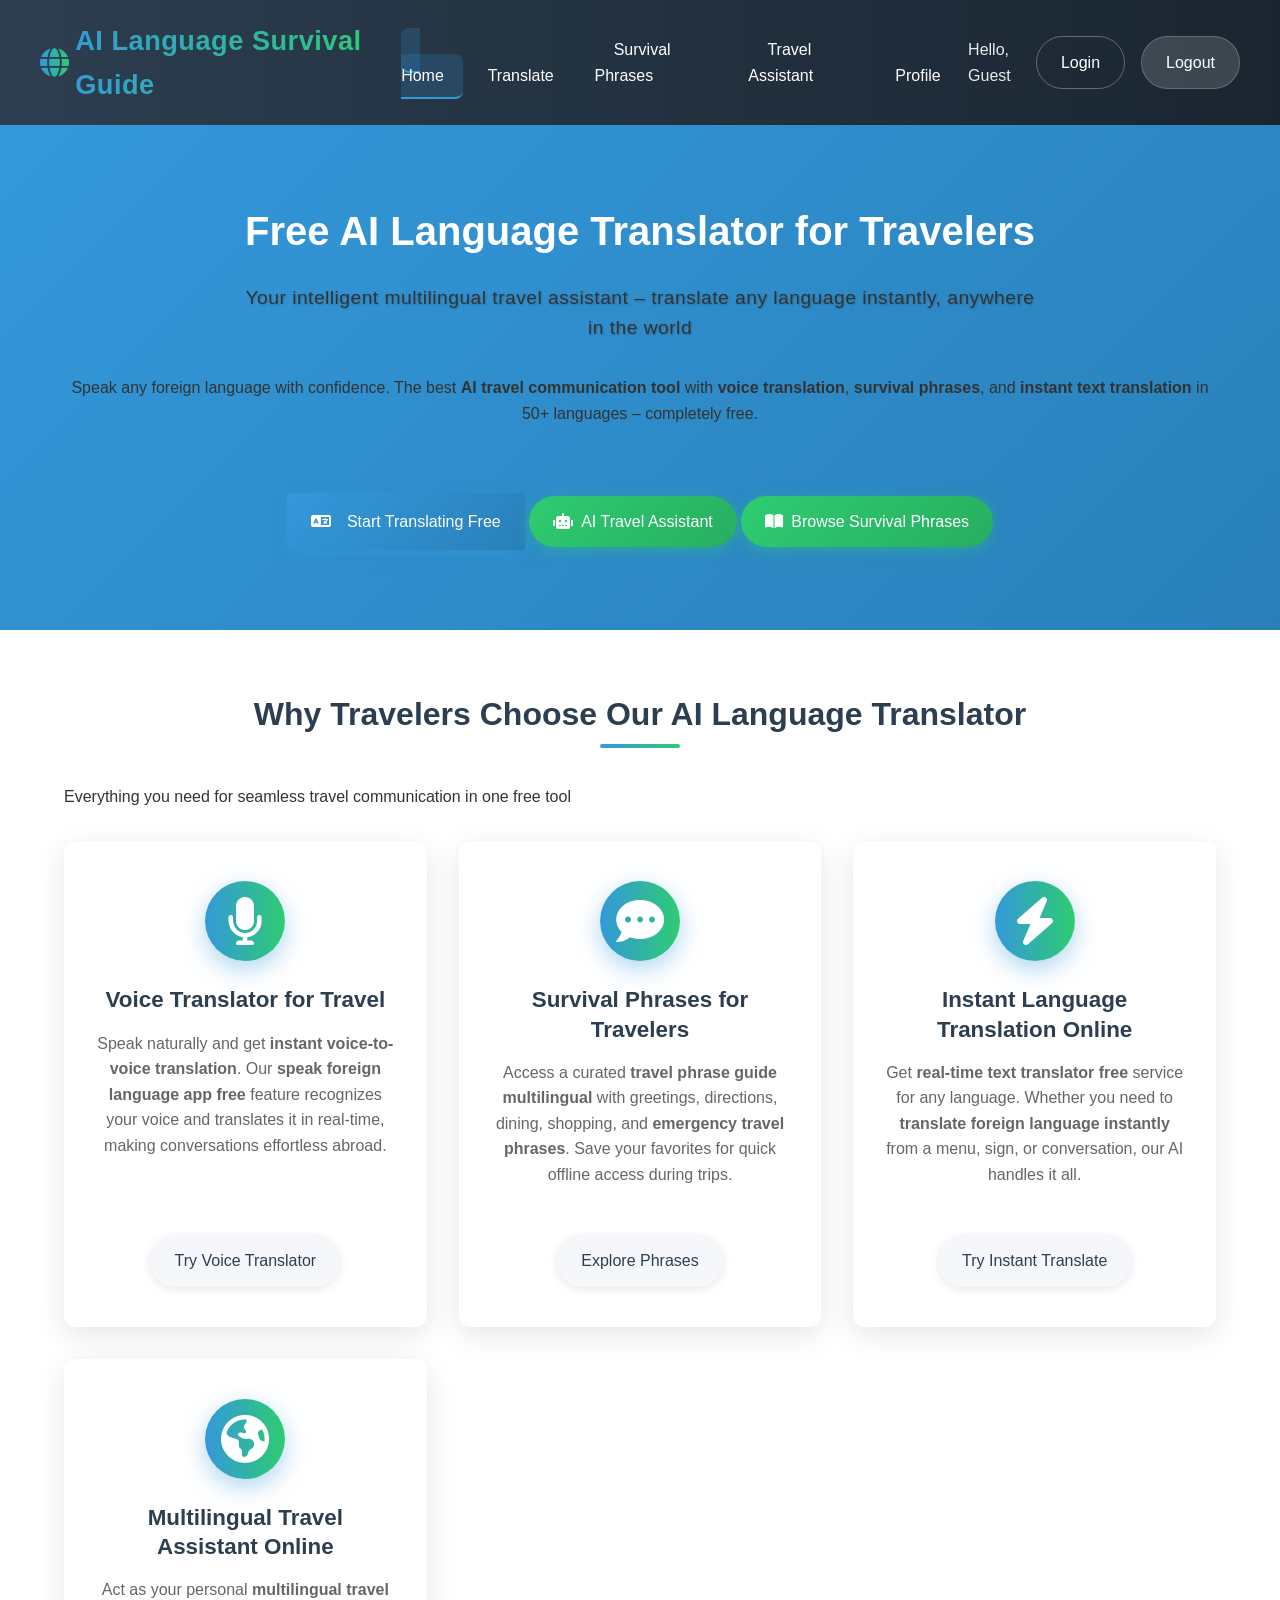
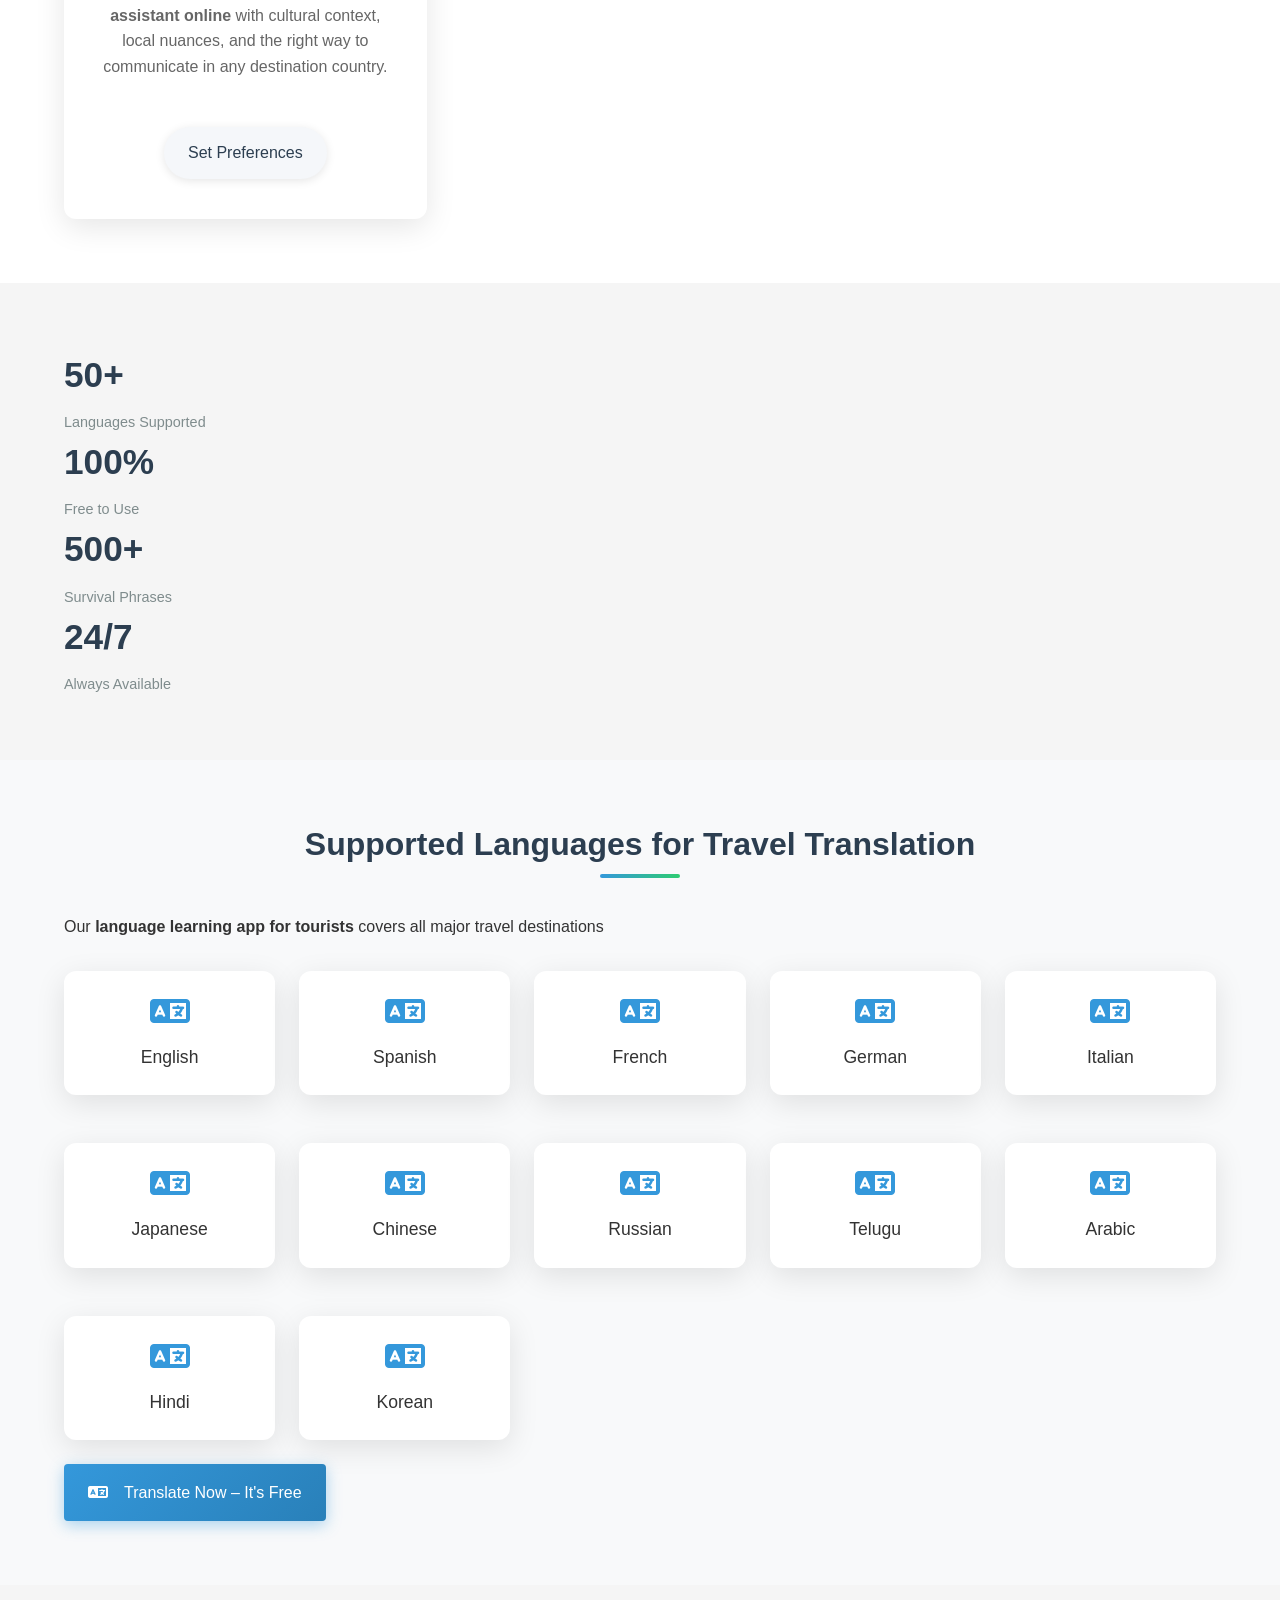
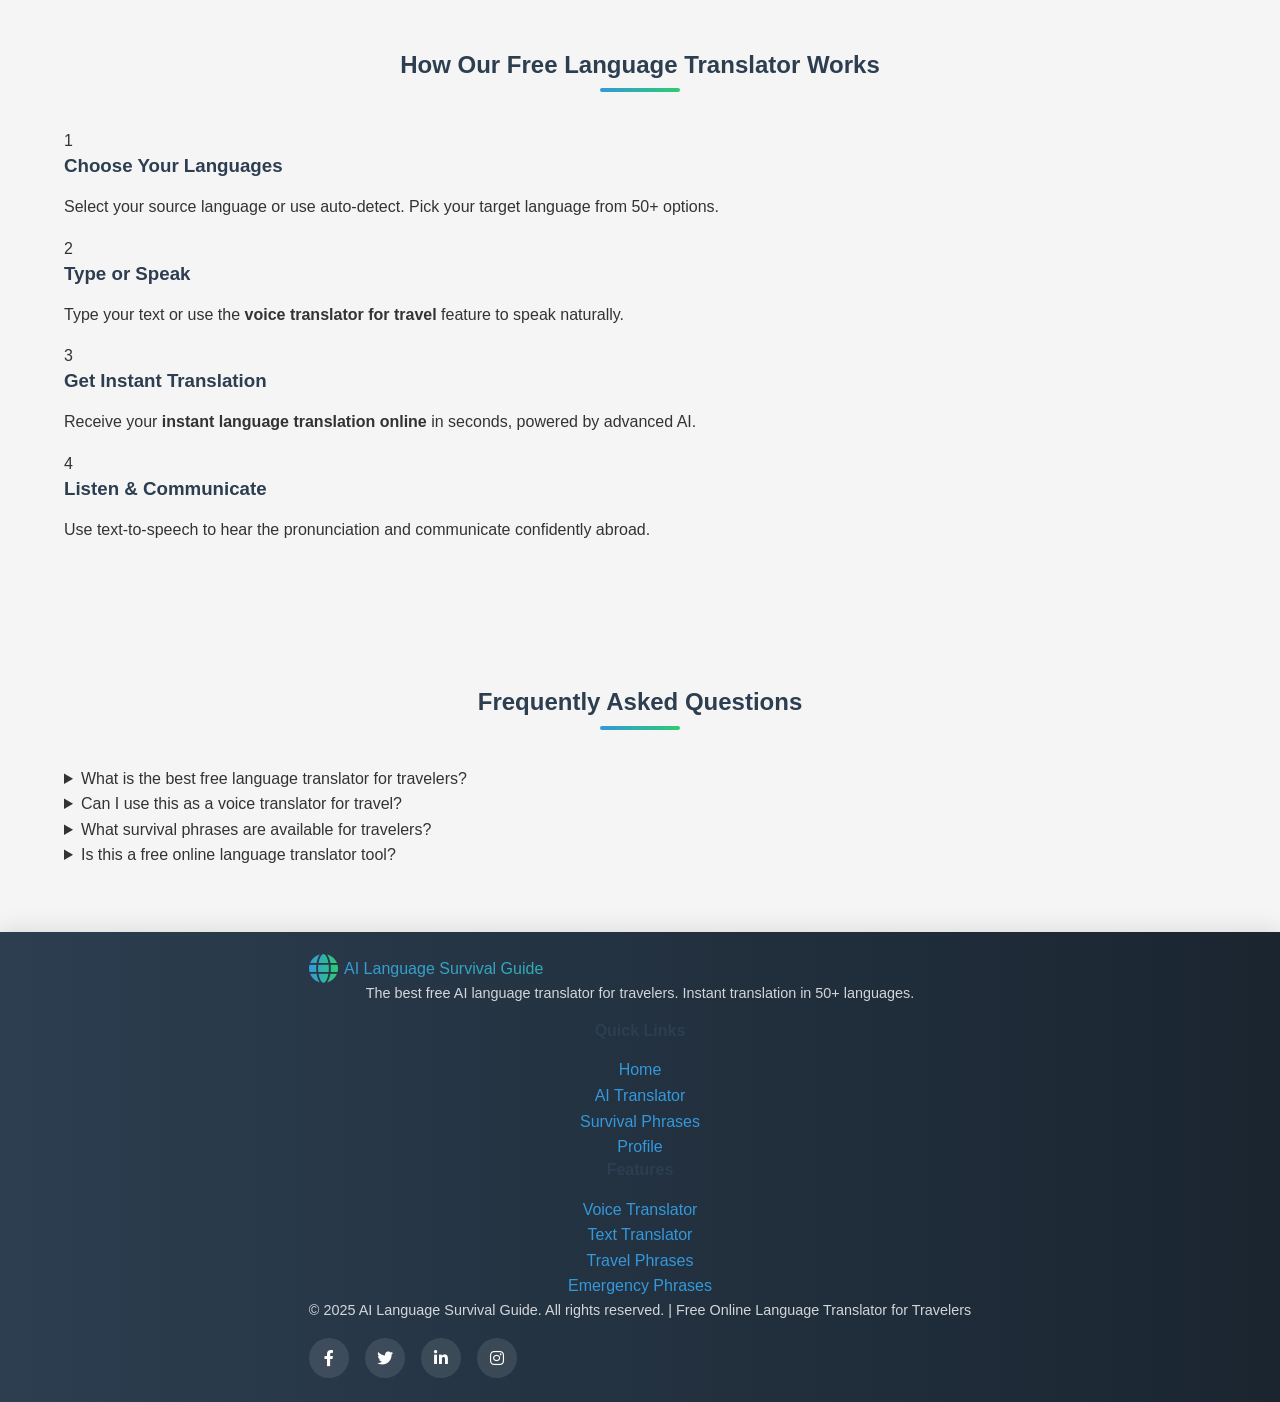
==== commit 00704303: "SEO: Add AI Travel Survival Assistant landing page, update sitemap and internal links" ====
--- a/Frontend/index.html
+++ b/Frontend/index.html
@@ -148,6 +148,7 @@
                 <li><a href="index.html" class="active" aria-current="page">Home</a></li>
                 <li><a href="chat.html">Translate</a></li>
                 <li><a href="phrases.html">Survival Phrases</a></li>
+                <li><a href="ai-travel-survival-assistant.html">Travel Assistant</a></li>
                 <li><a href="profile.html">Profile</a></li>
             </ul>
         </nav>
@@ -171,6 +172,9 @@
                 <div class="hero-cta-group">
                     <a href="chat.html" class="btn btn-primary" id="start-translating-btn">
                         <i class="fas fa-language" aria-hidden="true"></i> Start Translating Free
+                    </a>
+                    <a href="ai-travel-survival-assistant.html" class="btn btn-secondary" id="travel-assistant-btn">
+                        <i class="fas fa-robot" aria-hidden="true"></i> AI Travel Assistant
                     </a>
                     <a href="phrases.html" class="btn btn-secondary" id="browse-phrases-btn">
                         <i class="fas fa-book-open" aria-hidden="true"></i> Browse Survival Phrases
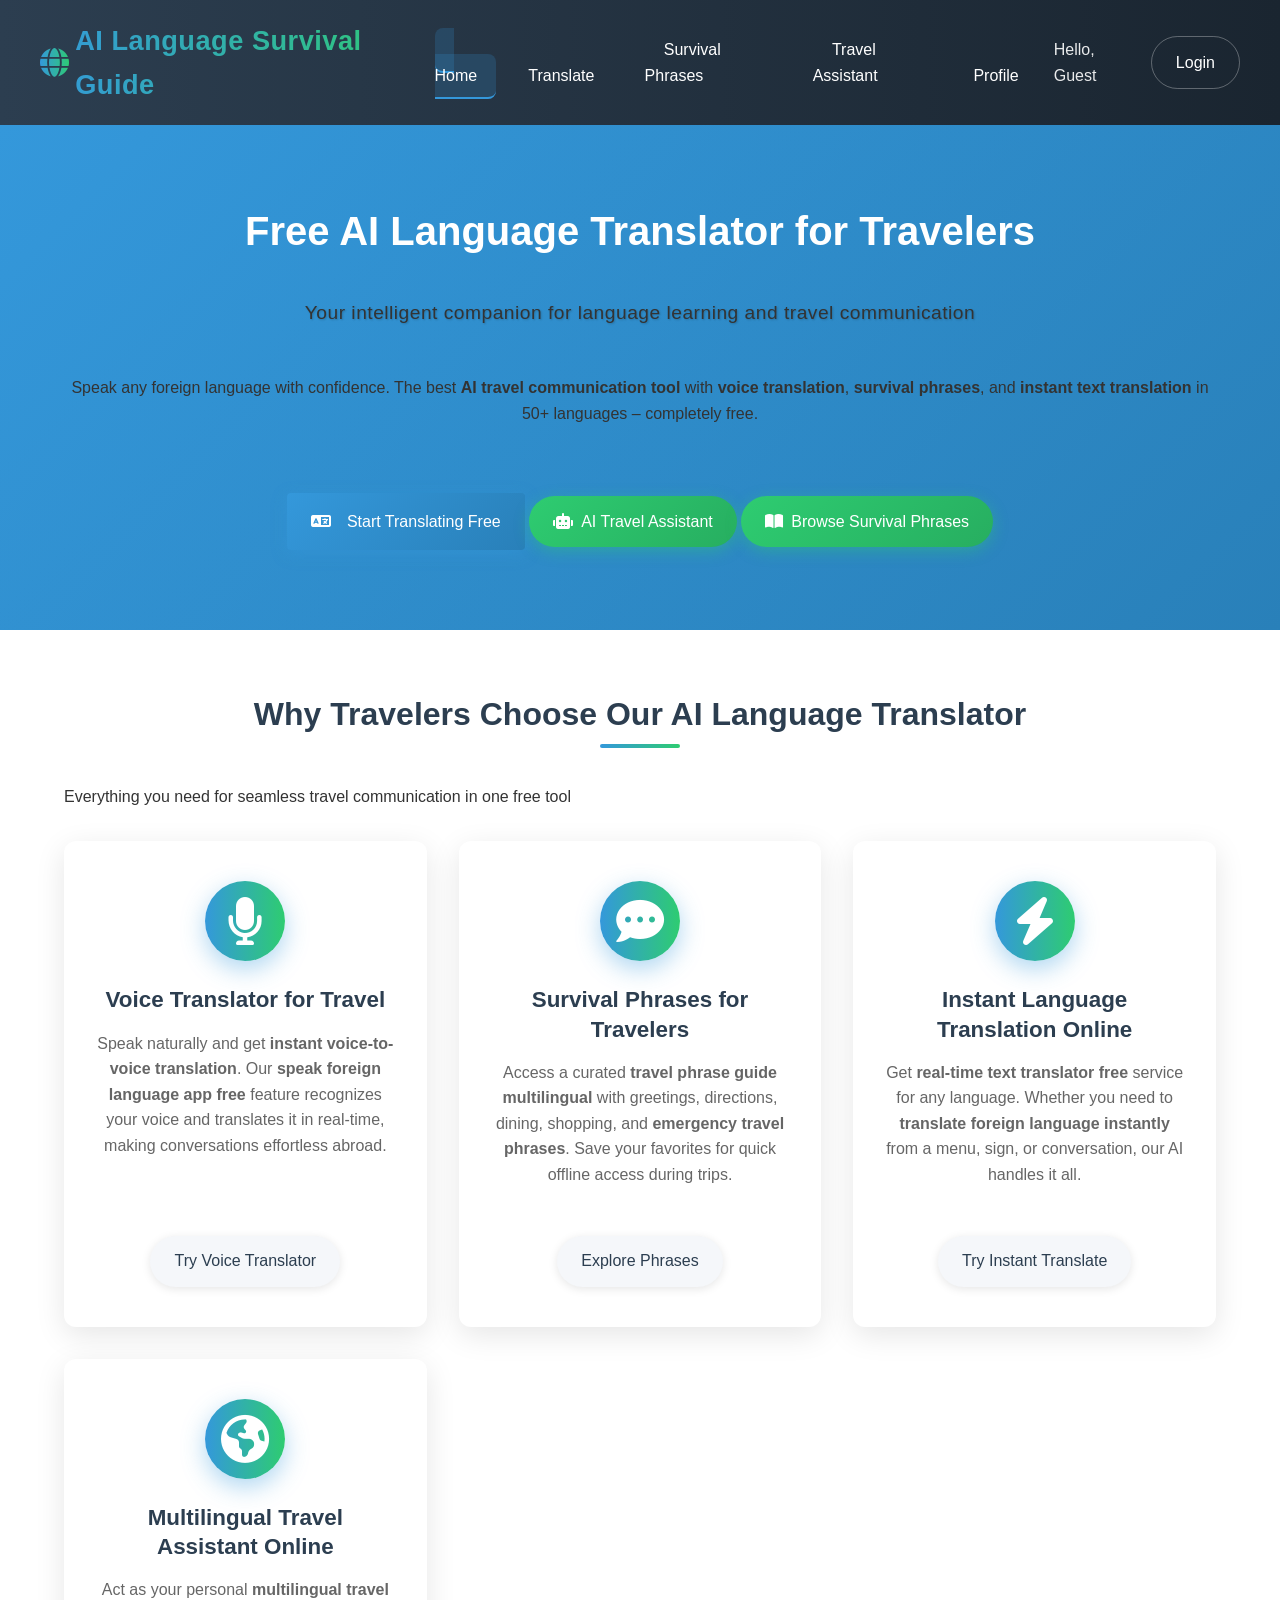
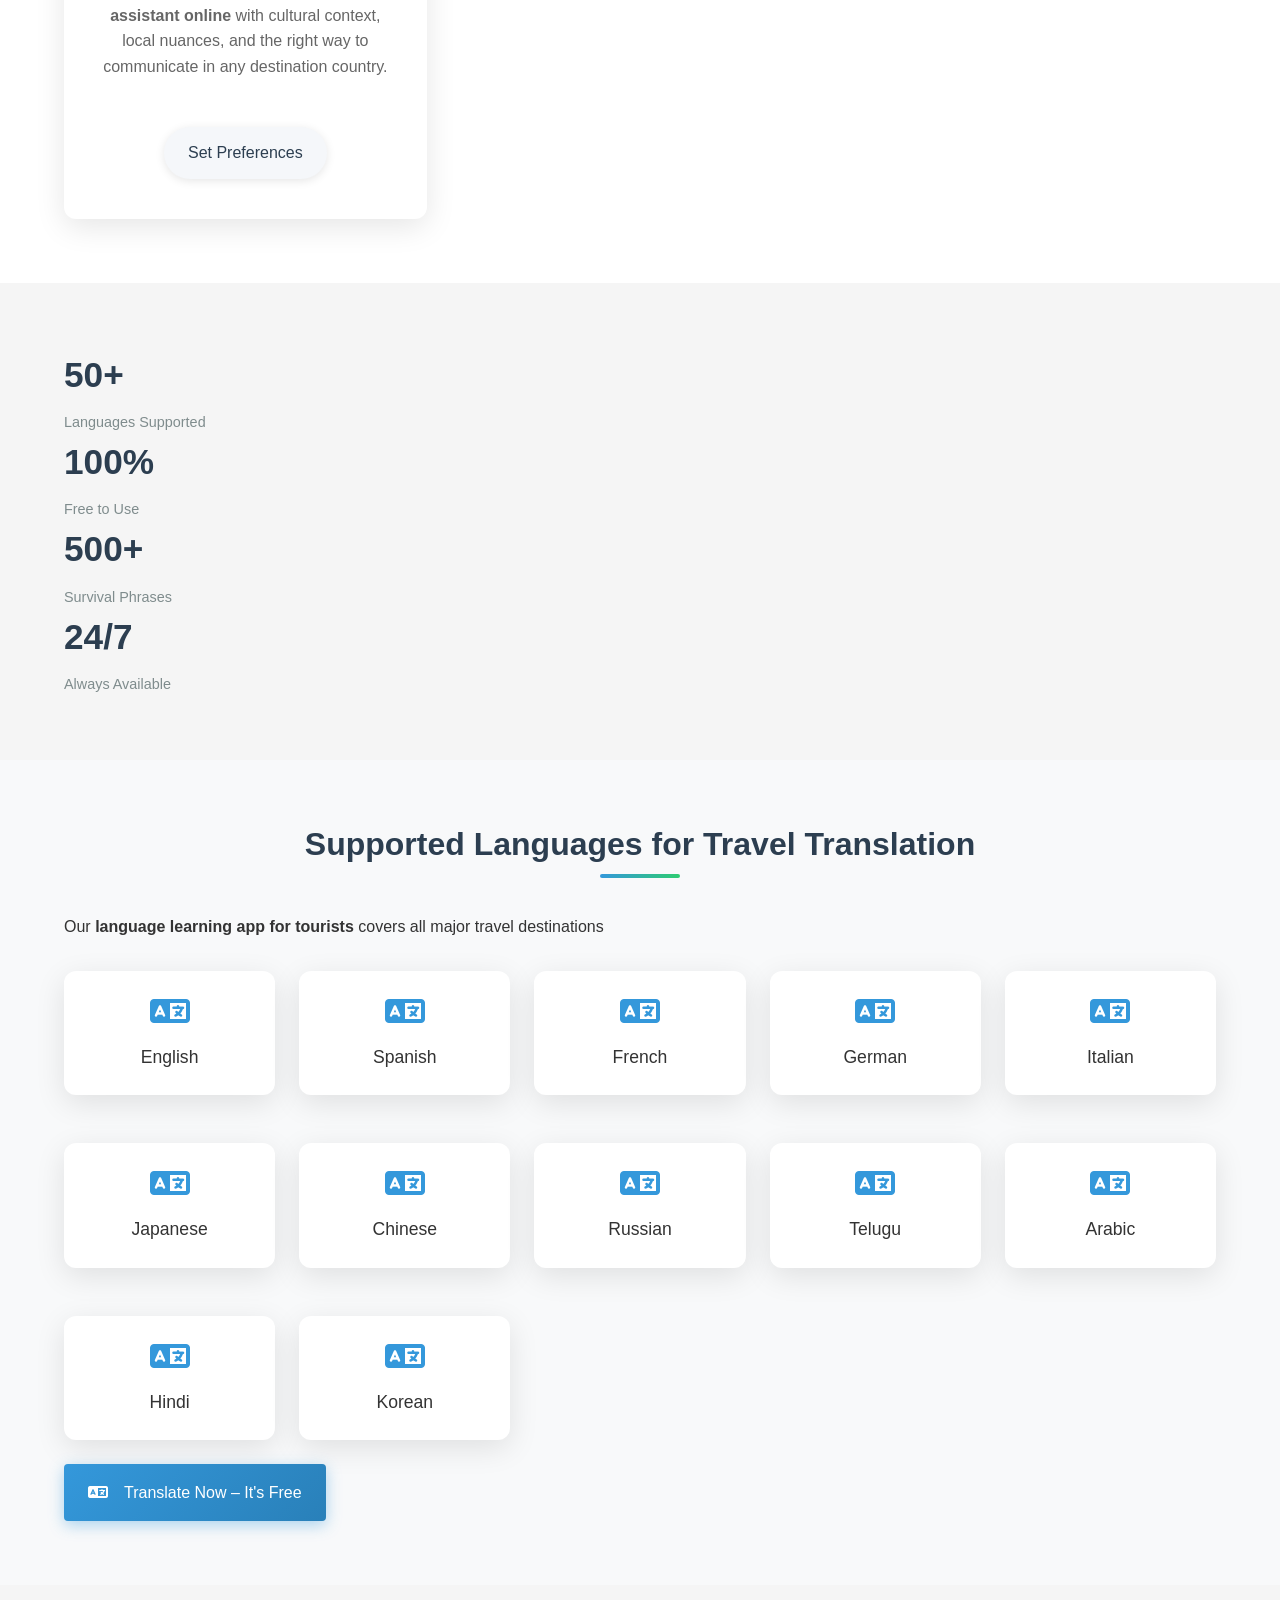
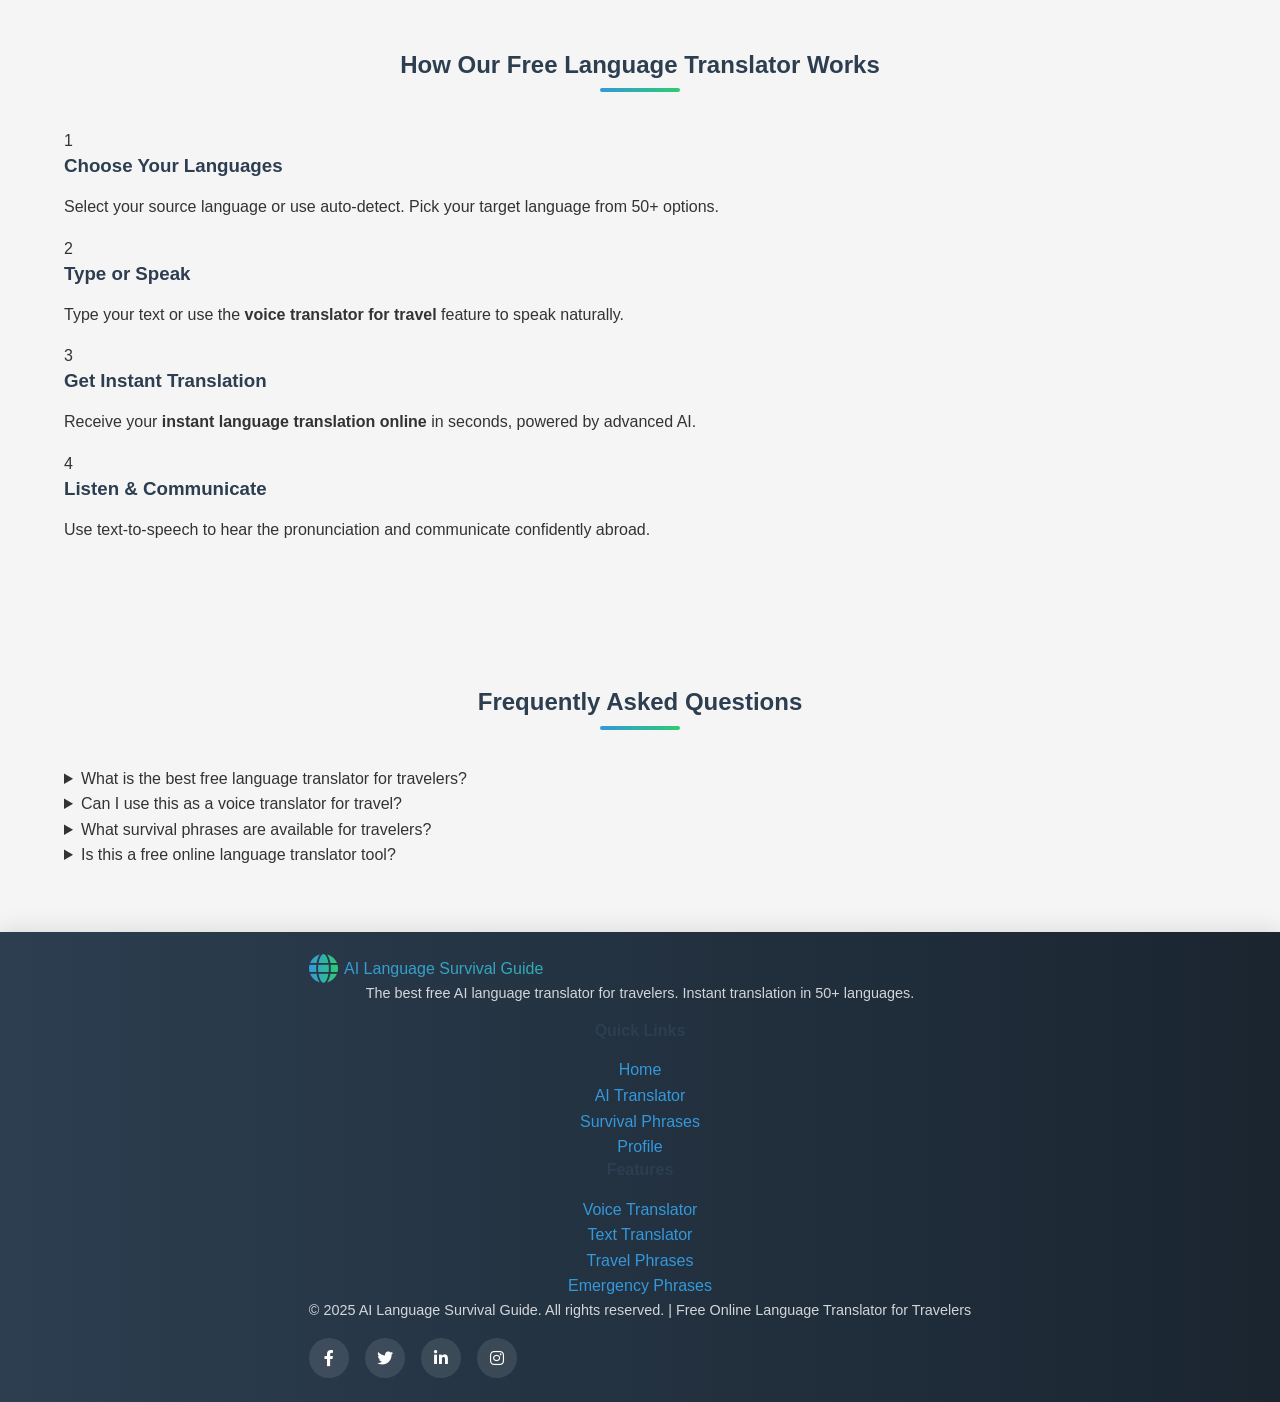
==== commit 1303db5d: "fix(frontend): cache-bust shared script asset" ====
--- a/Frontend/index.html
+++ b/Frontend/index.html
@@ -134,7 +134,7 @@
     <link href="https://fonts.googleapis.com/css2?family=Inter:wght@400;500;600;700&display=swap" rel="stylesheet">
     <link rel="stylesheet" href="styles.css">
     <link rel="stylesheet" href="https://cdnjs.cloudflare.com/ajax/libs/font-awesome/6.0.0/css/all.min.css">
-    <script src="script.js" defer></script>
+    <script src="script.js?v=20260516-1" defer></script>
 </head>
 <body>
     <header>
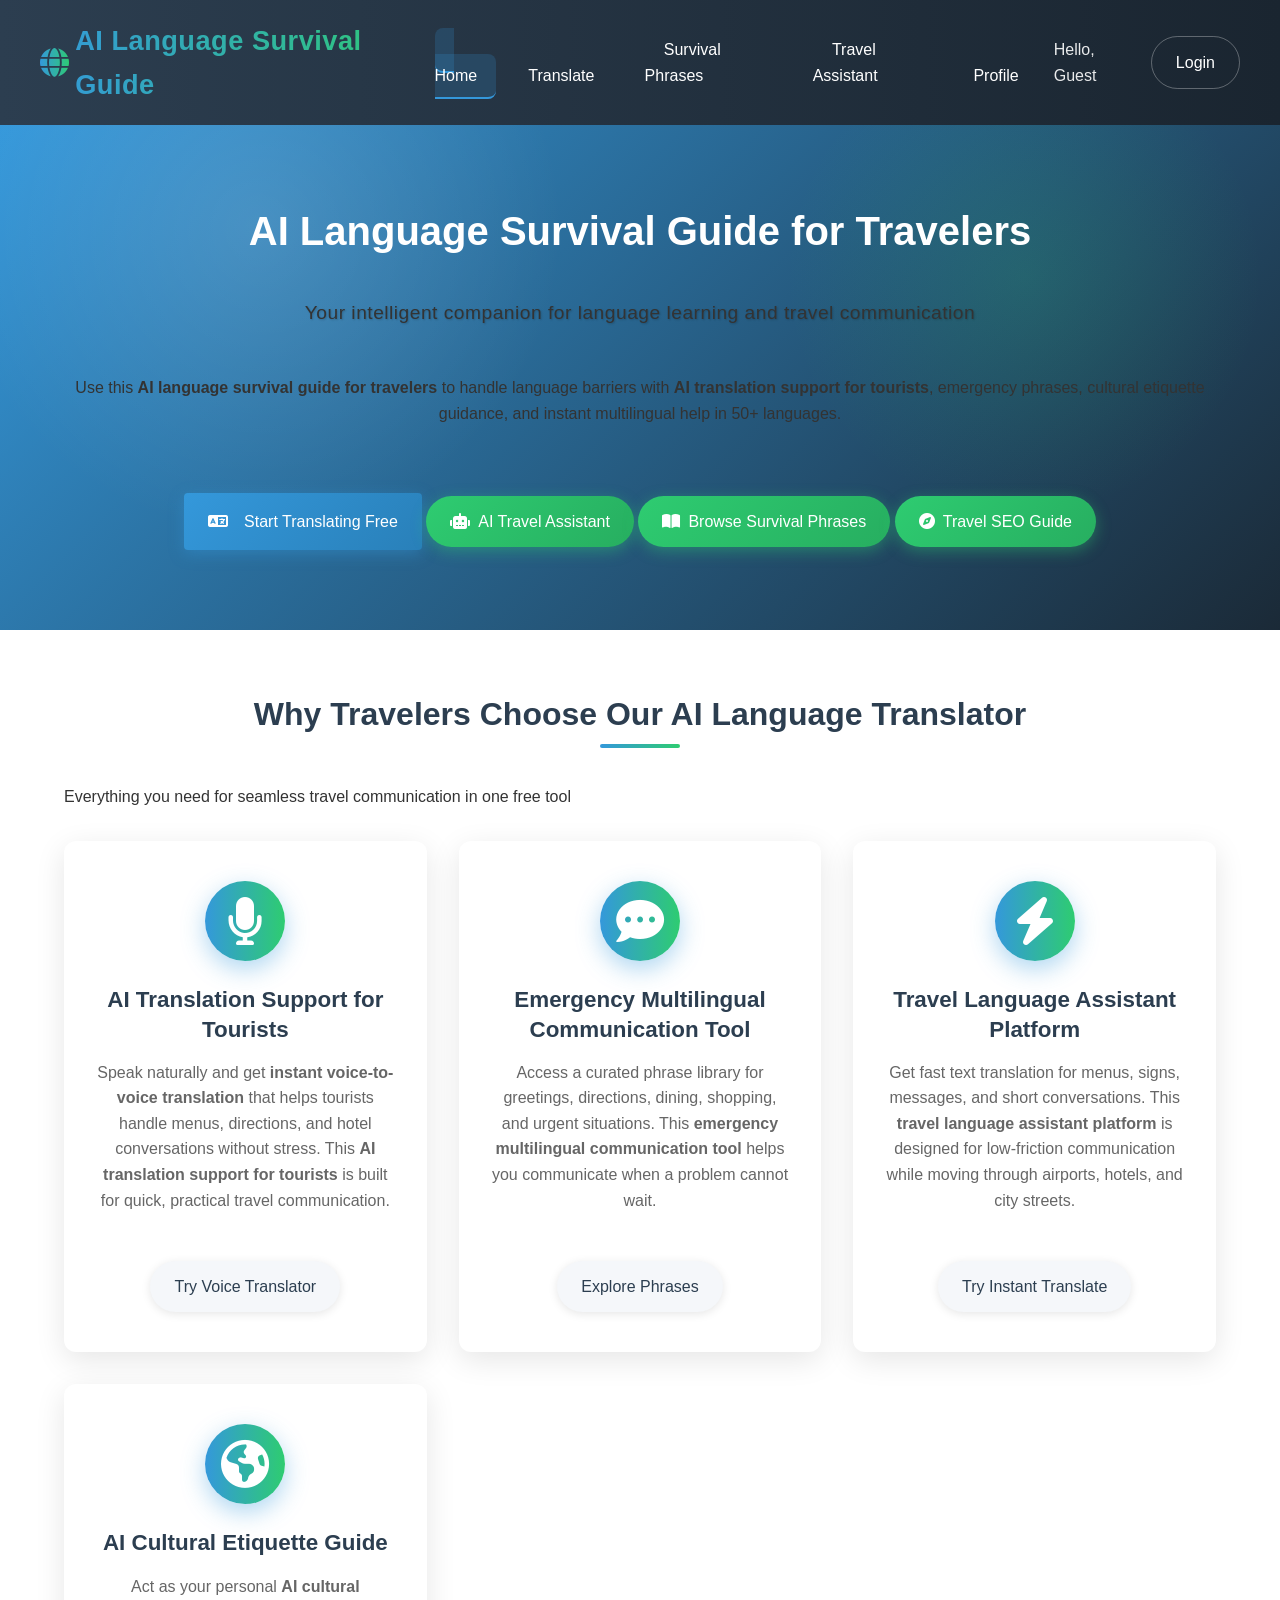
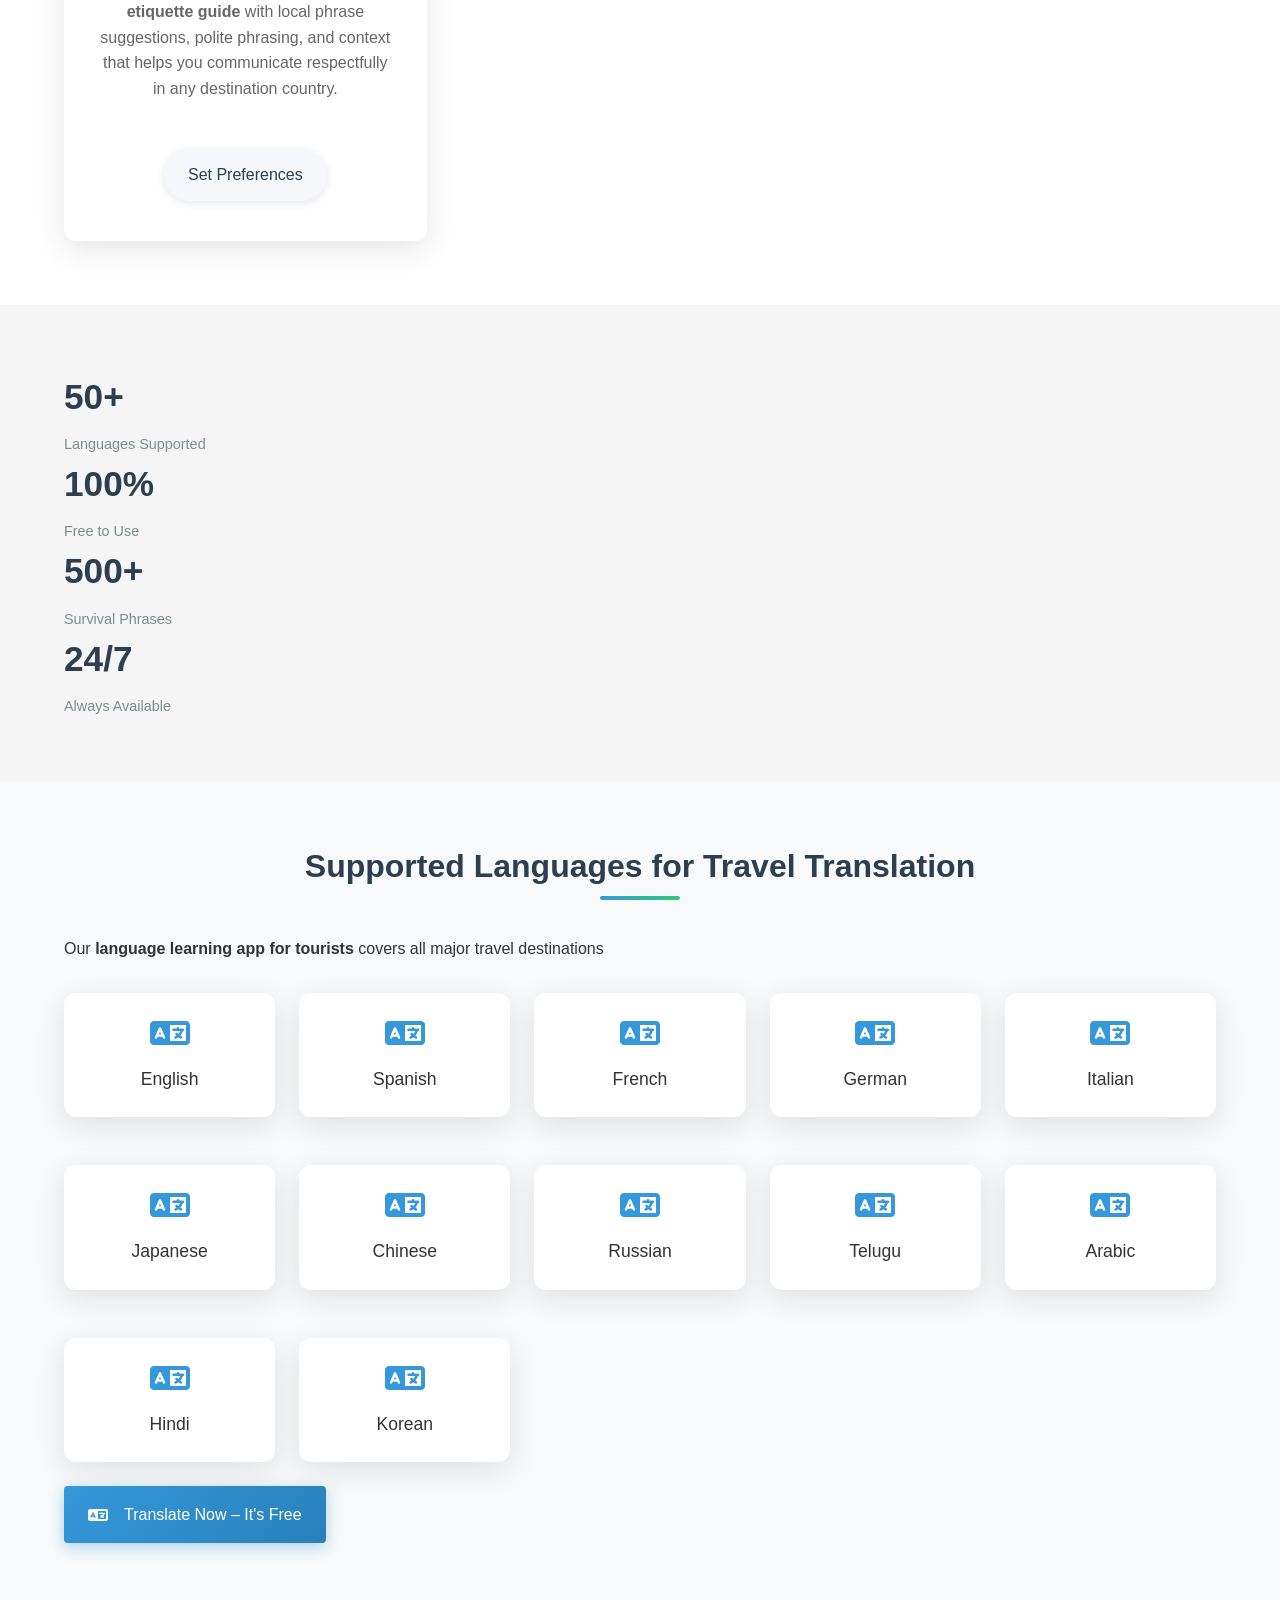
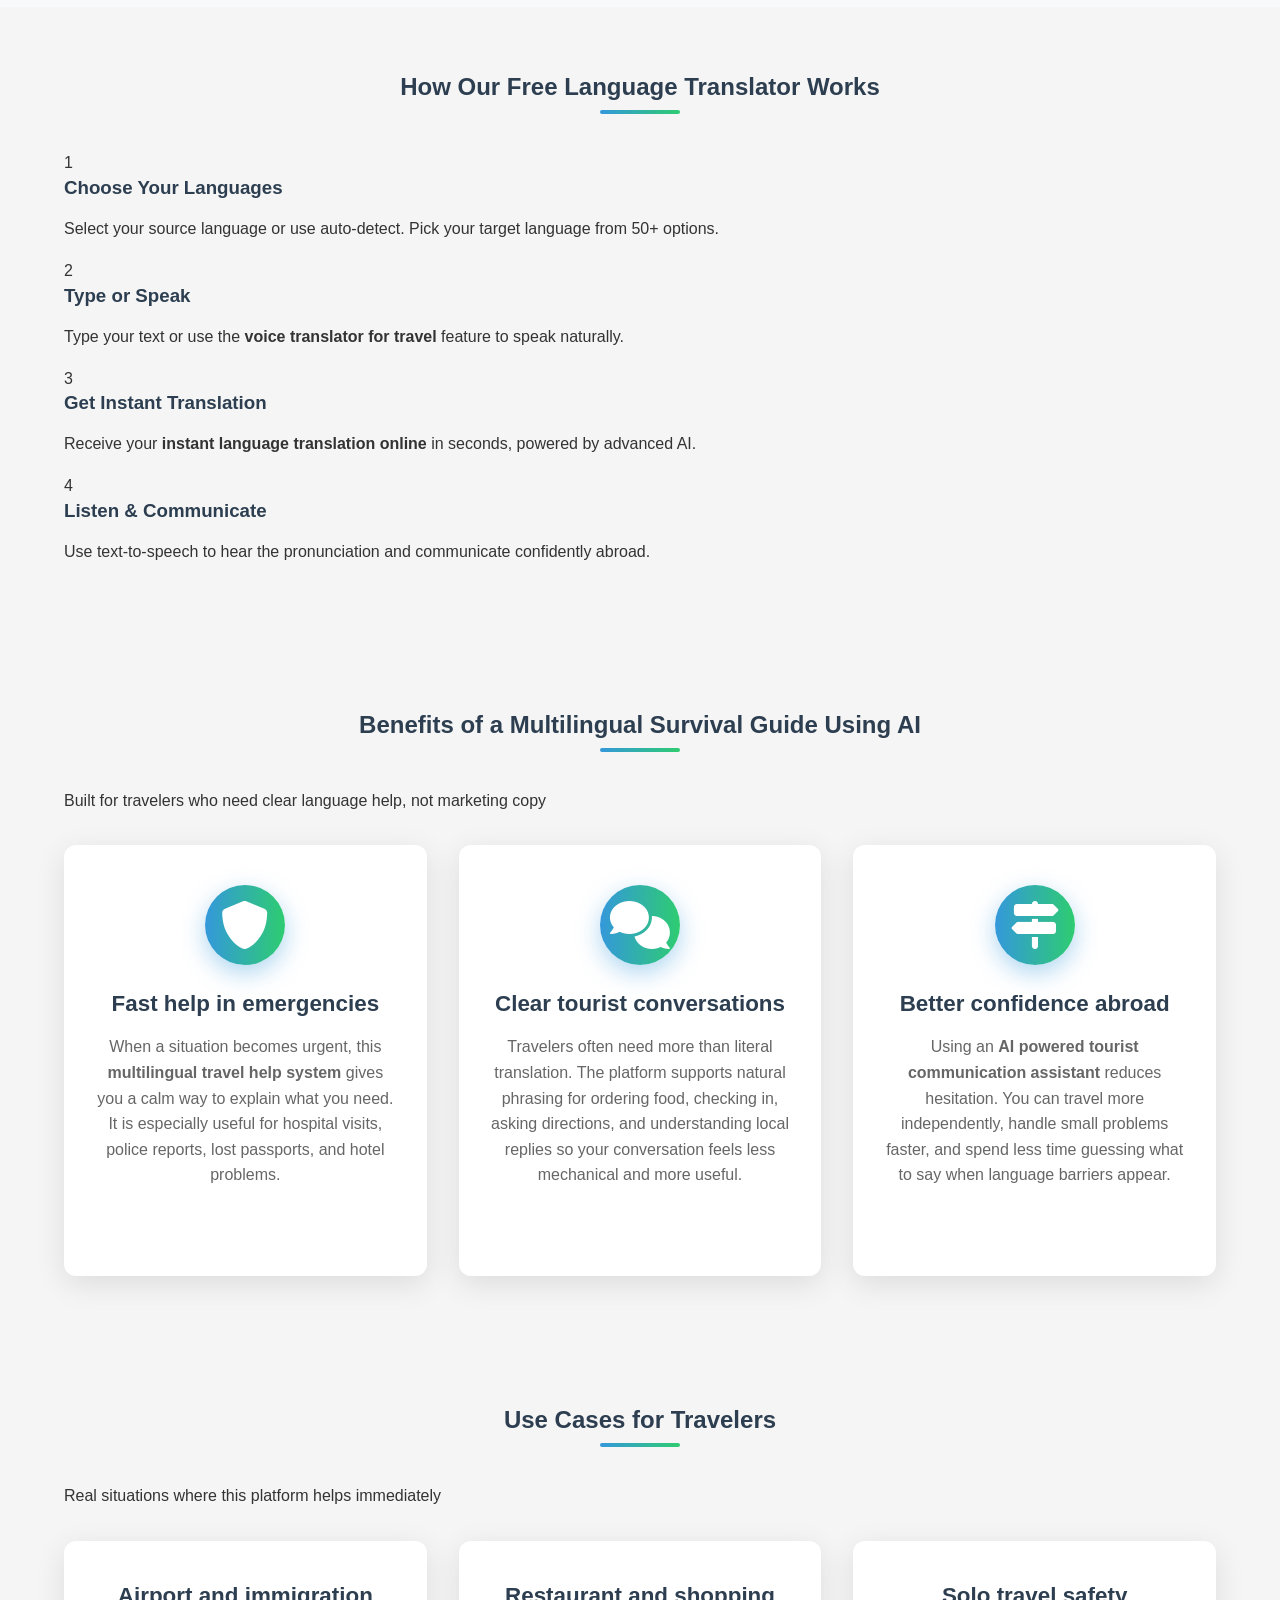
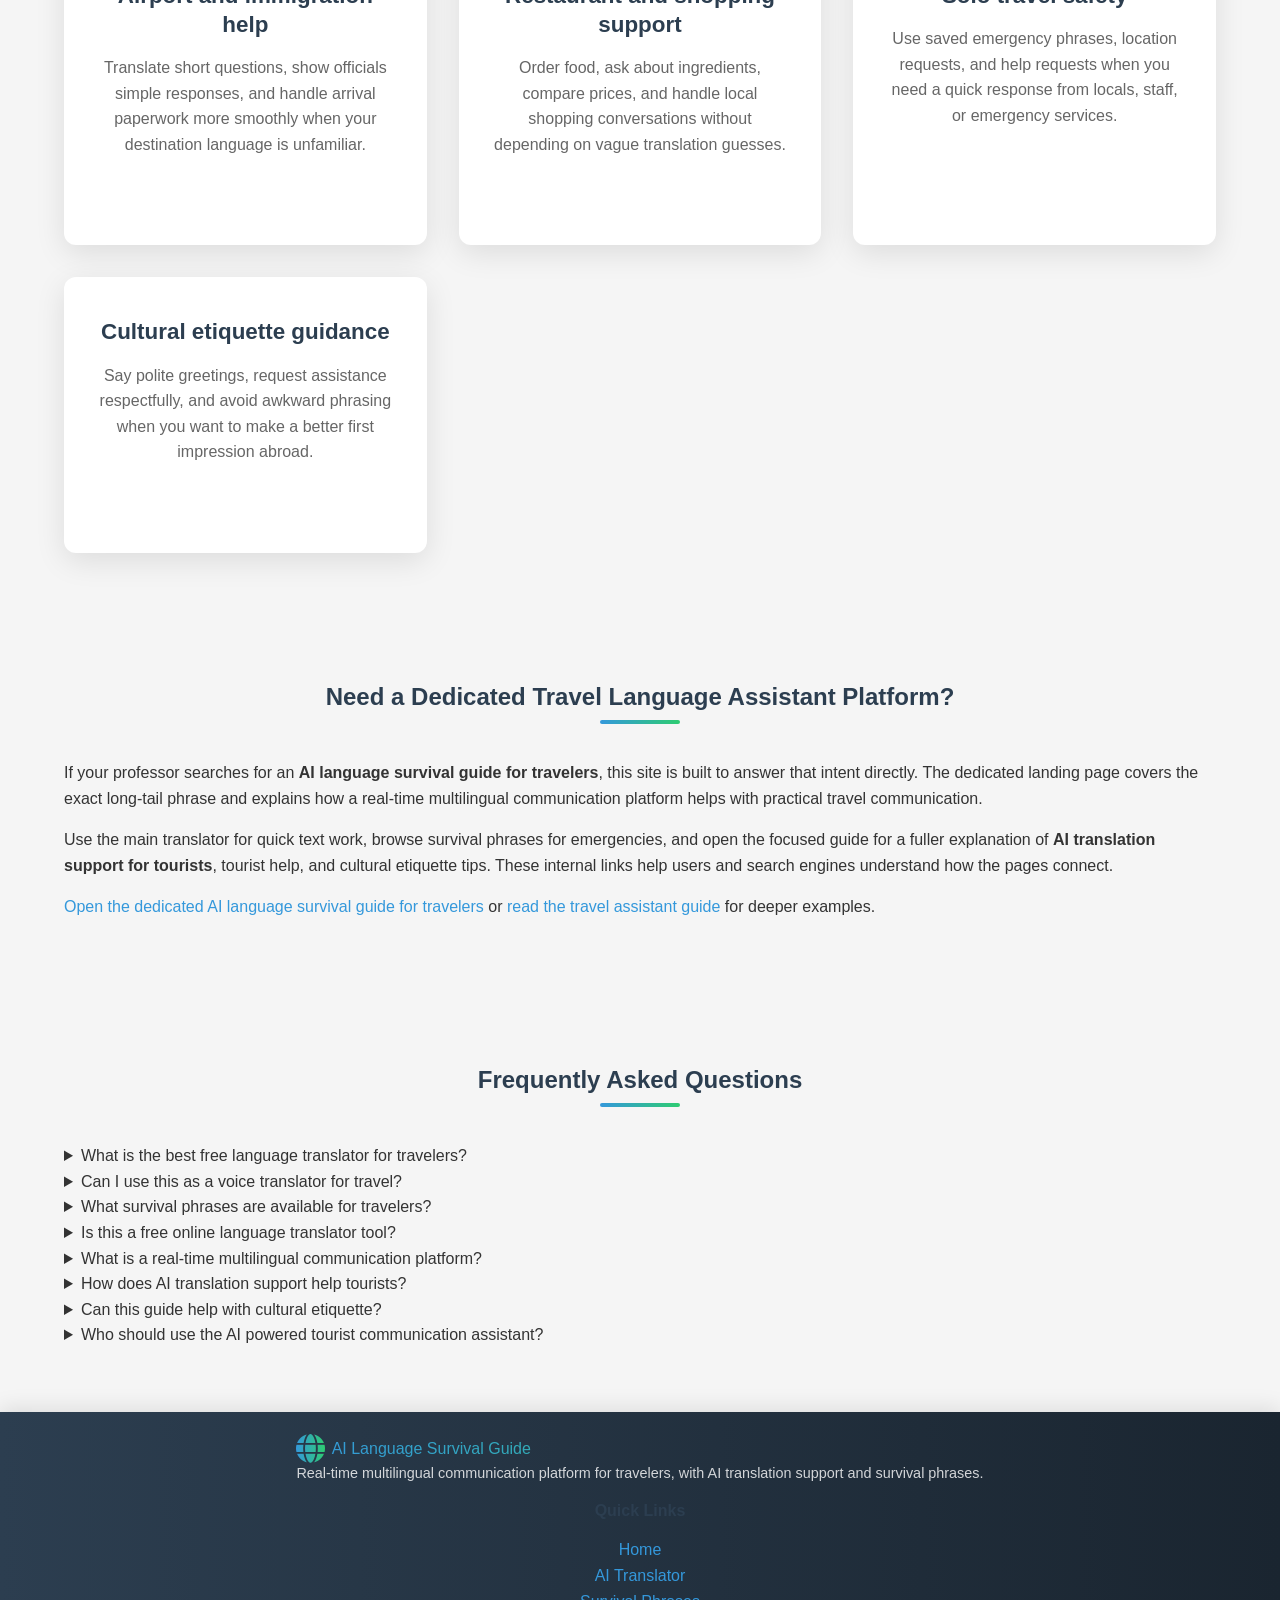
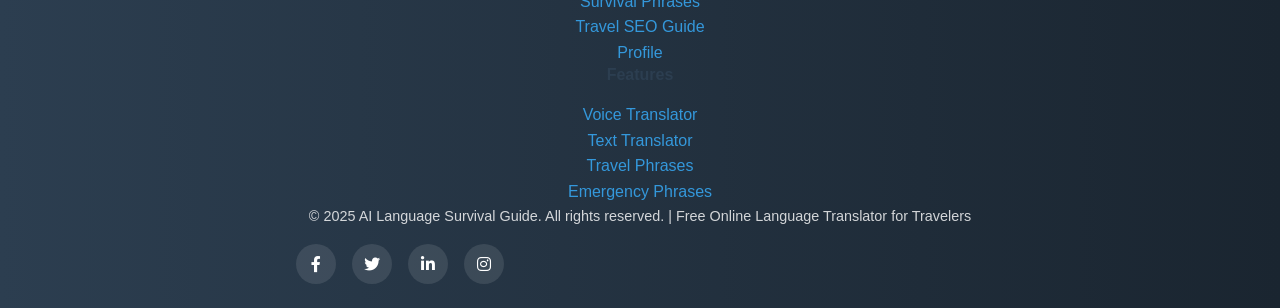
==== commit cd5e66e8: "SEO: target long-tail keywords and add landing page" ====
--- a/Frontend/index.html
+++ b/Frontend/index.html
@@ -6,9 +6,9 @@
     <meta http-equiv="X-UA-Compatible" content="IE=edge">
 
     <!-- Primary SEO Meta Tags -->
-    <title>AI Language Survival Guide – Free Online Language Translator for Travelers</title>
-    <meta name="description" content="AI Language Survival Guide is the best free online language translator for travelers. Get instant language translation, survival phrases, and voice translation in 50+ languages. Perfect AI travel communication tool for tourists worldwide.">
-    <meta name="keywords" content="AI language translator for travelers, best language translator app for travel, free online language translator tool, survival phrases for travelers, instant language translation online, voice translator for travel, travel phrase guide multilingual, real-time text translator free, translate foreign language instantly, language learning app for tourists, speak foreign language app free, AI travel communication tool, emergency travel phrases translator, multilingual travel assistant online, language survival guide for tourists">
+    <title>AI Language Survival Guide for Travelers | Real-Time Multilingual Communication</title>
+    <meta name="description" content="AI Language Survival Guide for Travelers helps tourists break language barriers with AI translation support, emergency phrases, cultural etiquette help, and real-time multilingual communication.">
+    <meta name="keywords" content="AI language survival guide for travelers, real time multilingual communication platform, AI powered tourist communication assistant, multilingual survival guide using AI, travel language assistant platform, AI translation support for tourists, emergency multilingual communication tool, AI cultural etiquette guide, smart traveler language assistant, multilingual travel help system">
     <meta name="author" content="AI Language Survival Guide">
     <meta name="robots" content="index, follow, max-snippet:-1, max-image-preview:large, max-video-preview:-1">
     <meta name="language" content="English">
@@ -24,8 +24,8 @@
     <!-- Open Graph / Facebook -->
     <meta property="og:type" content="website">
     <meta property="og:url" content="https://ai-language-survival.vercel.app/">
-    <meta property="og:title" content="AI Language Survival Guide – Free Online Language Translator for Travelers">
-    <meta property="og:description" content="Translate any language instantly with our free AI-powered tool. Voice translator, survival phrases, and real-time text translation for travelers. 50+ languages supported.">
+    <meta property="og:title" content="AI Language Survival Guide for Travelers | Real-Time Multilingual Communication">
+    <meta property="og:description" content="Break language barriers with AI translation support for tourists, emergency phrases, cultural etiquette help, and a real-time multilingual communication platform.">
     <meta property="og:image" content="https://ai-language-survival.vercel.app/og-image.png">
     <meta property="og:image:width" content="1200">
     <meta property="og:image:height" content="630">
@@ -35,8 +35,8 @@
     <!-- Twitter Card -->
     <meta name="twitter:card" content="summary_large_image">
     <meta name="twitter:url" content="https://ai-language-survival.vercel.app/">
-    <meta name="twitter:title" content="AI Language Survival Guide – Free Online Language Translator for Travelers">
-    <meta name="twitter:description" content="Translate any language instantly with our free AI-powered tool. Voice translator, survival phrases, and real-time text translation for travelers.">
+    <meta name="twitter:title" content="AI Language Survival Guide for Travelers | Real-Time Multilingual Communication">
+    <meta name="twitter:description" content="Break language barriers with AI translation support for tourists, emergency phrases, and cultural etiquette help while traveling.">
     <meta name="twitter:image" content="https://ai-language-survival.vercel.app/og-image.png">
 
     <!-- Structured Data: WebSite + SiteSearchBox -->
@@ -164,11 +164,11 @@
         <!-- Hero Section -->
         <section class="hero" aria-label="Hero section">
             <div class="hero-content">
-                <h1>Free AI Language Translator for Travelers</h1>
+                <h1>AI Language Survival Guide for Travelers</h1>
                 <div class="rotating-quote-container">
-                    <p id="rotating-quote">Your intelligent multilingual travel assistant – translate any language instantly, anywhere in the world</p>
-                </div>
-                <p class="hero-sub">Speak any foreign language with confidence. The best <strong>AI travel communication tool</strong> with <strong>voice translation</strong>, <strong>survival phrases</strong>, and <strong>instant text translation</strong> in 50+ languages – completely free.</p>
+                    <p id="rotating-quote">Your real-time multilingual communication platform for travel, emergencies, and everyday conversations abroad</p>
+                </div>
+                <p class="hero-sub">Use this <strong>AI language survival guide for travelers</strong> to handle language barriers with <strong>AI translation support for tourists</strong>, emergency phrases, cultural etiquette guidance, and instant multilingual help in 50+ languages.</p>
                 <div class="hero-cta-group">
                     <a href="chat.html" class="btn btn-primary" id="start-translating-btn">
                         <i class="fas fa-language" aria-hidden="true"></i> Start Translating Free
@@ -179,6 +179,9 @@
                     <a href="phrases.html" class="btn btn-secondary" id="browse-phrases-btn">
                         <i class="fas fa-book-open" aria-hidden="true"></i> Browse Survival Phrases
                     </a>
+                    <a href="ai-language-survival-guide-for-travelers" class="btn btn-secondary" id="seo-guide-btn">
+                        <i class="fas fa-compass" aria-hidden="true"></i> Travel SEO Guide
+                    </a>
                 </div>
             </div>
         </section>
@@ -193,32 +196,32 @@
                         <div class="feature-icon" aria-hidden="true">
                             <i class="fas fa-microphone"></i>
                         </div>
-                        <h3>Voice Translator for Travel</h3>
-                        <p>Speak naturally and get <strong>instant voice-to-voice translation</strong>. Our <strong>speak foreign language app free</strong> feature recognizes your voice and translates it in real-time, making conversations effortless abroad.</p>
+                        <h3>AI Translation Support for Tourists</h3>
+                        <p>Speak naturally and get <strong>instant voice-to-voice translation</strong> that helps tourists handle menus, directions, and hotel conversations without stress. This <strong>AI translation support for tourists</strong> is built for quick, practical travel communication.</p>
                         <a href="chat.html" class="btn btn-light" id="try-voice-translator-btn">Try Voice Translator</a>
                     </article>
                     <article class="feature-card card">
                         <div class="feature-icon" aria-hidden="true">
                             <i class="fas fa-comment-dots"></i>
                         </div>
-                        <h3>Survival Phrases for Travelers</h3>
-                        <p>Access a curated <strong>travel phrase guide multilingual</strong> with greetings, directions, dining, shopping, and <strong>emergency travel phrases</strong>. Save your favorites for quick offline access during trips.</p>
+                        <h3>Emergency Multilingual Communication Tool</h3>
+                        <p>Access a curated phrase library for greetings, directions, dining, shopping, and urgent situations. This <strong>emergency multilingual communication tool</strong> helps you communicate when a problem cannot wait.</p>
                         <a href="phrases.html" class="btn btn-light" id="explore-phrases-btn">Explore Phrases</a>
                     </article>
                     <article class="feature-card card">
                         <div class="feature-icon" aria-hidden="true">
                             <i class="fas fa-bolt"></i>
                         </div>
-                        <h3>Instant Language Translation Online</h3>
-                        <p>Get <strong>real-time text translator free</strong> service for any language. Whether you need to <strong>translate foreign language instantly</strong> from a menu, sign, or conversation, our AI handles it all.</p>
+                        <h3>Travel Language Assistant Platform</h3>
+                        <p>Get fast text translation for menus, signs, messages, and short conversations. This <strong>travel language assistant platform</strong> is designed for low-friction communication while moving through airports, hotels, and city streets.</p>
                         <a href="chat.html" class="btn btn-light" id="try-instant-translate-btn">Try Instant Translate</a>
                     </article>
                     <article class="feature-card card">
                         <div class="feature-icon" aria-hidden="true">
                             <i class="fas fa-globe-americas"></i>
                         </div>
-                        <h3>Multilingual Travel Assistant Online</h3>
-                        <p>Act as your personal <strong>multilingual travel assistant online</strong> with cultural context, local nuances, and the right way to communicate in any destination country.</p>
+                        <h3>AI Cultural Etiquette Guide</h3>
+                        <p>Act as your personal <strong>AI cultural etiquette guide</strong> with local phrase suggestions, polite phrasing, and context that helps you communicate respectfully in any destination country.</p>
                         <a href="profile.html" class="btn btn-light" id="set-preferences-btn">Set Preferences</a>
                     </article>
                 </div>
@@ -305,6 +308,70 @@
             </div>
         </section>
 
+        <section class="section benefits-section" aria-label="Benefits of AI travel communication">
+            <div class="container">
+                <h2 class="section-title">Benefits of a Multilingual Survival Guide Using AI</h2>
+                <p class="section-subtitle">Built for travelers who need clear language help, not marketing copy</p>
+                <div class="feature-cards">
+                    <article class="feature-card card">
+                        <div class="feature-icon" aria-hidden="true">
+                            <i class="fas fa-shield-alt"></i>
+                        </div>
+                        <h3>Fast help in emergencies</h3>
+                        <p>When a situation becomes urgent, this <strong>multilingual travel help system</strong> gives you a calm way to explain what you need. It is especially useful for hospital visits, police reports, lost passports, and hotel problems.</p>
+                    </article>
+                    <article class="feature-card card">
+                        <div class="feature-icon" aria-hidden="true">
+                            <i class="fas fa-comments"></i>
+                        </div>
+                        <h3>Clear tourist conversations</h3>
+                        <p>Travelers often need more than literal translation. The platform supports natural phrasing for ordering food, checking in, asking directions, and understanding local replies so your conversation feels less mechanical and more useful.</p>
+                    </article>
+                    <article class="feature-card card">
+                        <div class="feature-icon" aria-hidden="true">
+                            <i class="fas fa-map-signs"></i>
+                        </div>
+                        <h3>Better confidence abroad</h3>
+                        <p>Using an <strong>AI powered tourist communication assistant</strong> reduces hesitation. You can travel more independently, handle small problems faster, and spend less time guessing what to say when language barriers appear.</p>
+                    </article>
+                </div>
+            </div>
+        </section>
+
+        <section class="section use-cases-section" aria-label="Travel use cases">
+            <div class="container">
+                <h2 class="section-title">Use Cases for Travelers</h2>
+                <p class="section-subtitle">Real situations where this platform helps immediately</p>
+                <div class="feature-cards">
+                    <article class="feature-card card">
+                        <h3>Airport and immigration help</h3>
+                        <p>Translate short questions, show officials simple responses, and handle arrival paperwork more smoothly when your destination language is unfamiliar.</p>
+                    </article>
+                    <article class="feature-card card">
+                        <h3>Restaurant and shopping support</h3>
+                        <p>Order food, ask about ingredients, compare prices, and handle local shopping conversations without depending on vague translation guesses.</p>
+                    </article>
+                    <article class="feature-card card">
+                        <h3>Solo travel safety</h3>
+                        <p>Use saved emergency phrases, location requests, and help requests when you need a quick response from locals, staff, or emergency services.</p>
+                    </article>
+                    <article class="feature-card card">
+                        <h3>Cultural etiquette guidance</h3>
+                        <p>Say polite greetings, request assistance respectfully, and avoid awkward phrasing when you want to make a better first impression abroad.</p>
+                    </article>
+                </div>
+            </div>
+        </section>
+
+        <section class="section seo-bridge" aria-label="Dedicated travel SEO guide">
+            <div class="container">
+                <h2 class="section-title">Need a Dedicated Travel Language Assistant Platform?</h2>
+                <p>If your professor searches for an <strong>AI language survival guide for travelers</strong>, this site is built to answer that intent directly. The dedicated landing page covers the exact long-tail phrase and explains how a real-time multilingual communication platform helps with practical travel communication.</p>
+                <p>Use the main translator for quick text work, browse survival phrases for emergencies, and open the focused guide for a fuller explanation of <strong>AI translation support for tourists</strong>, tourist help, and cultural etiquette tips. These internal links help users and search engines understand how the pages connect.</p>
+                <p><a href="ai-language-survival-guide-for-travelers">Open the dedicated AI language survival guide for travelers</a> or <a href="ai-travel-survival-assistant.html">read the travel assistant guide</a> for deeper examples.</p>
+            </div>
+        </section>
+
         <!-- FAQ Section for SEO -->
         <section class="section faq-section" aria-label="Frequently asked questions">
             <div class="container">
@@ -325,6 +392,22 @@
                     <details class="faq-item">
                         <summary>Is this a free online language translator tool?</summary>
                         <p>Absolutely. AI Language Survival Guide is a completely <strong>free online language translator tool</strong>. No subscriptions, no hidden fees. Just instant, accurate AI-powered translation for all travelers.</p>
+                    </details>
+                    <details class="faq-item">
+                        <summary>What is a real-time multilingual communication platform?</summary>
+                        <p>A <strong>real-time multilingual communication platform</strong> helps travelers translate and understand messages immediately while they are moving through airports, hotels, restaurants, or streets abroad. It is more useful than a generic dictionary because it is built around practical travel situations.</p>
+                    </details>
+                    <details class="faq-item">
+                        <summary>How does AI translation support help tourists?</summary>
+                        <p><strong>AI translation support for tourists</strong> makes conversations faster and less stressful by turning short requests, questions, and responses into the right language quickly. That helps with directions, food, transport, emergencies, and simple daily interactions.</p>
+                    </details>
+                    <details class="faq-item">
+                        <summary>Can this guide help with cultural etiquette?</summary>
+                        <p>Yes. The platform acts as an <strong>AI cultural etiquette guide</strong> by encouraging polite phrasing, friendly greetings, and respectful request patterns. That matters because the right tone often matters just as much as the correct words when you travel.</p>
+                    </details>
+                    <details class="faq-item">
+                        <summary>Who should use the AI powered tourist communication assistant?</summary>
+                        <p>Solo travelers, first-time international tourists, students, business travelers, and families can all benefit from an <strong>AI powered tourist communication assistant</strong>. It is especially useful when you want quick help without installing several apps or learning a language from scratch.</p>
                     </details>
                 </div>
             </div>
@@ -337,7 +420,7 @@
             <div class="footer-content">
                 <div class="footer-brand">
                     <span class="logo-text">AI Language Survival Guide</span>
-                    <p>The best free AI language translator for travelers. Instant translation in 50+ languages.</p>
+                    <p>Real-time multilingual communication platform for travelers, with AI translation support and survival phrases.</p>
                 </div>
                 <div class="footer-links">
                     <h4>Quick Links</h4>
@@ -345,6 +428,7 @@
                         <li><a href="index.html">Home</a></li>
                         <li><a href="chat.html">AI Translator</a></li>
                         <li><a href="phrases.html">Survival Phrases</a></li>
+                        <li><a href="ai-language-survival-guide-for-travelers">Travel SEO Guide</a></li>
                         <li><a href="profile.html">Profile</a></li>
                     </ul>
                 </div>
--- a/Frontend/styles.css
+++ b/Frontend/styles.css
@@ -166,10 +166,11 @@
     left: 0;
     width: 100%;
     height: 100%;
-    background: linear-gradient(135deg, rgba(52, 152, 219, 0.8), rgba(41, 128, 185, 0.9)), url('https://source.unsplash.com/random/1200x800/?language');
-    background-size: cover;
-    background-position: center;
-    opacity: 0.2;
+    background:
+        radial-gradient(circle at 20% 20%, rgba(255, 255, 255, 0.12), transparent 28%),
+        radial-gradient(circle at 80% 30%, rgba(46, 204, 113, 0.16), transparent 22%),
+        linear-gradient(135deg, rgba(52, 152, 219, 0.85), rgba(26, 37, 48, 0.95));
+    opacity: 1;
 }
 
 .hero-content {
